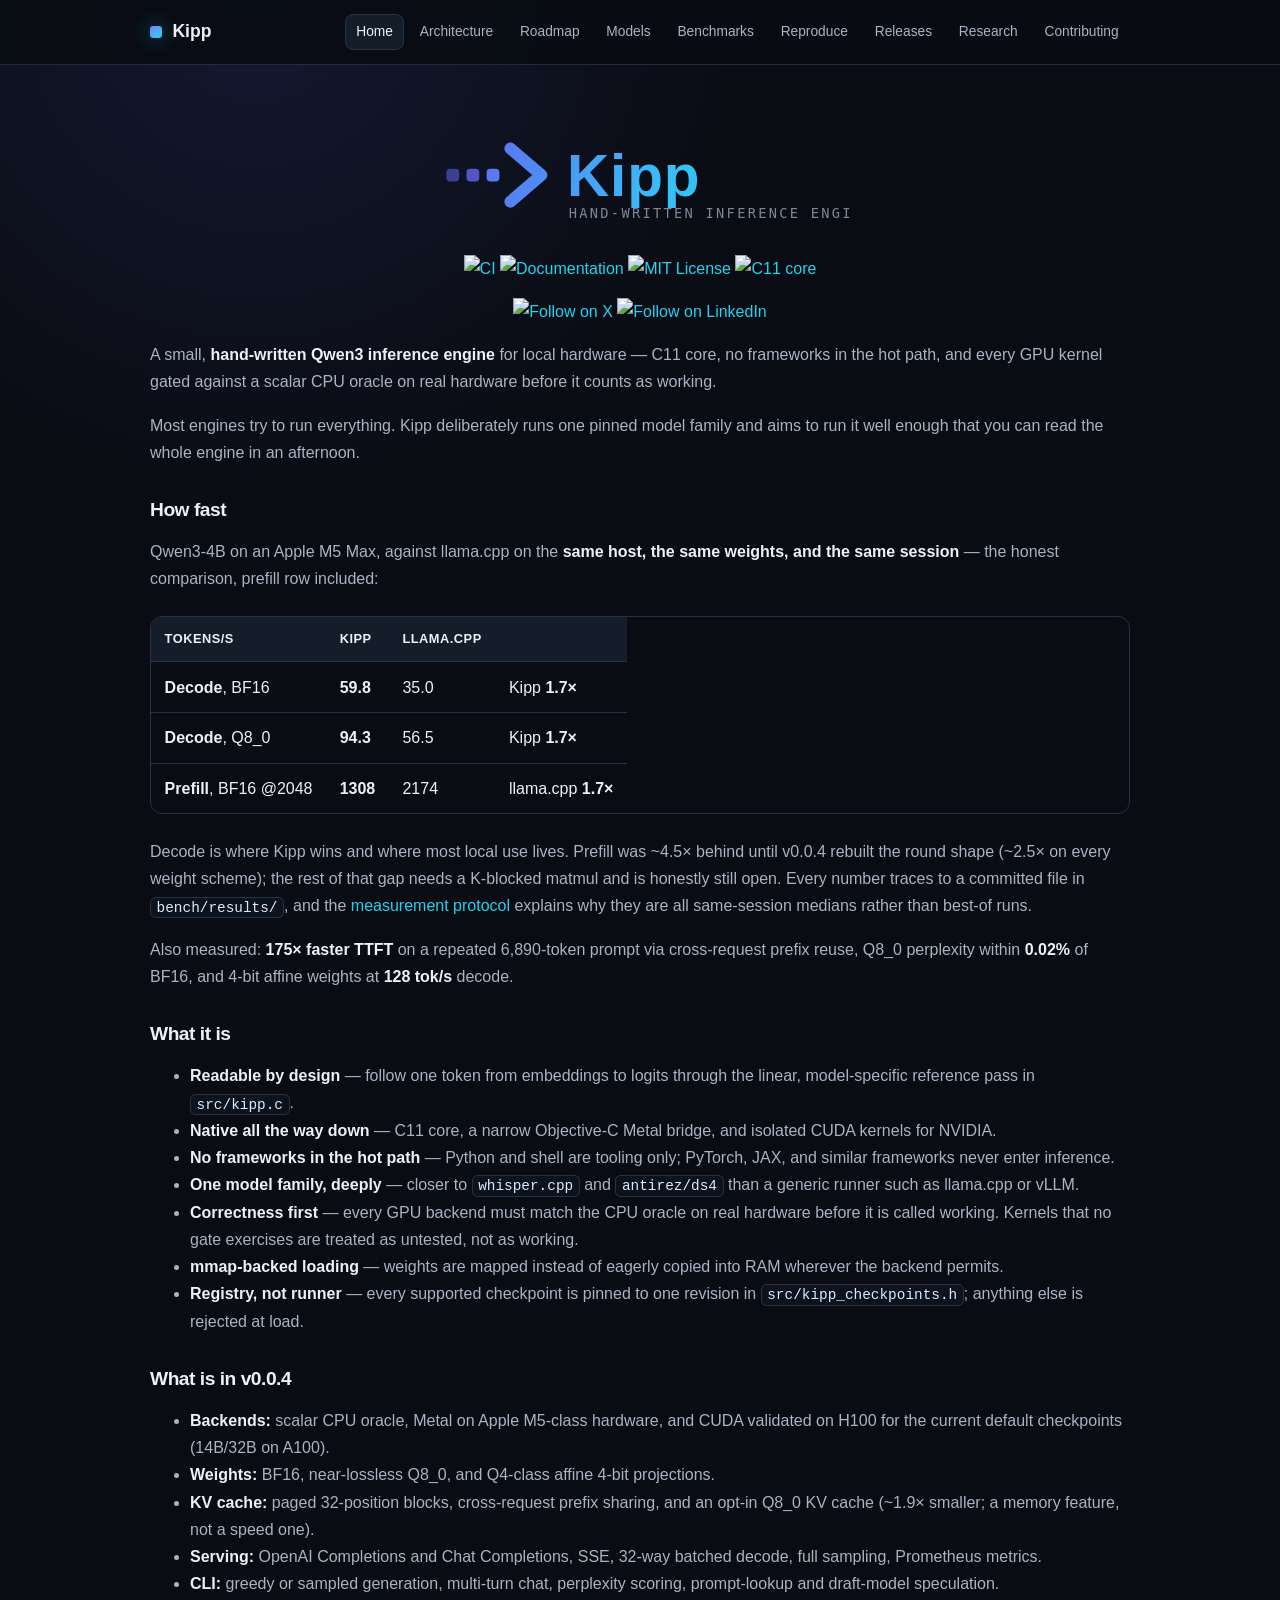
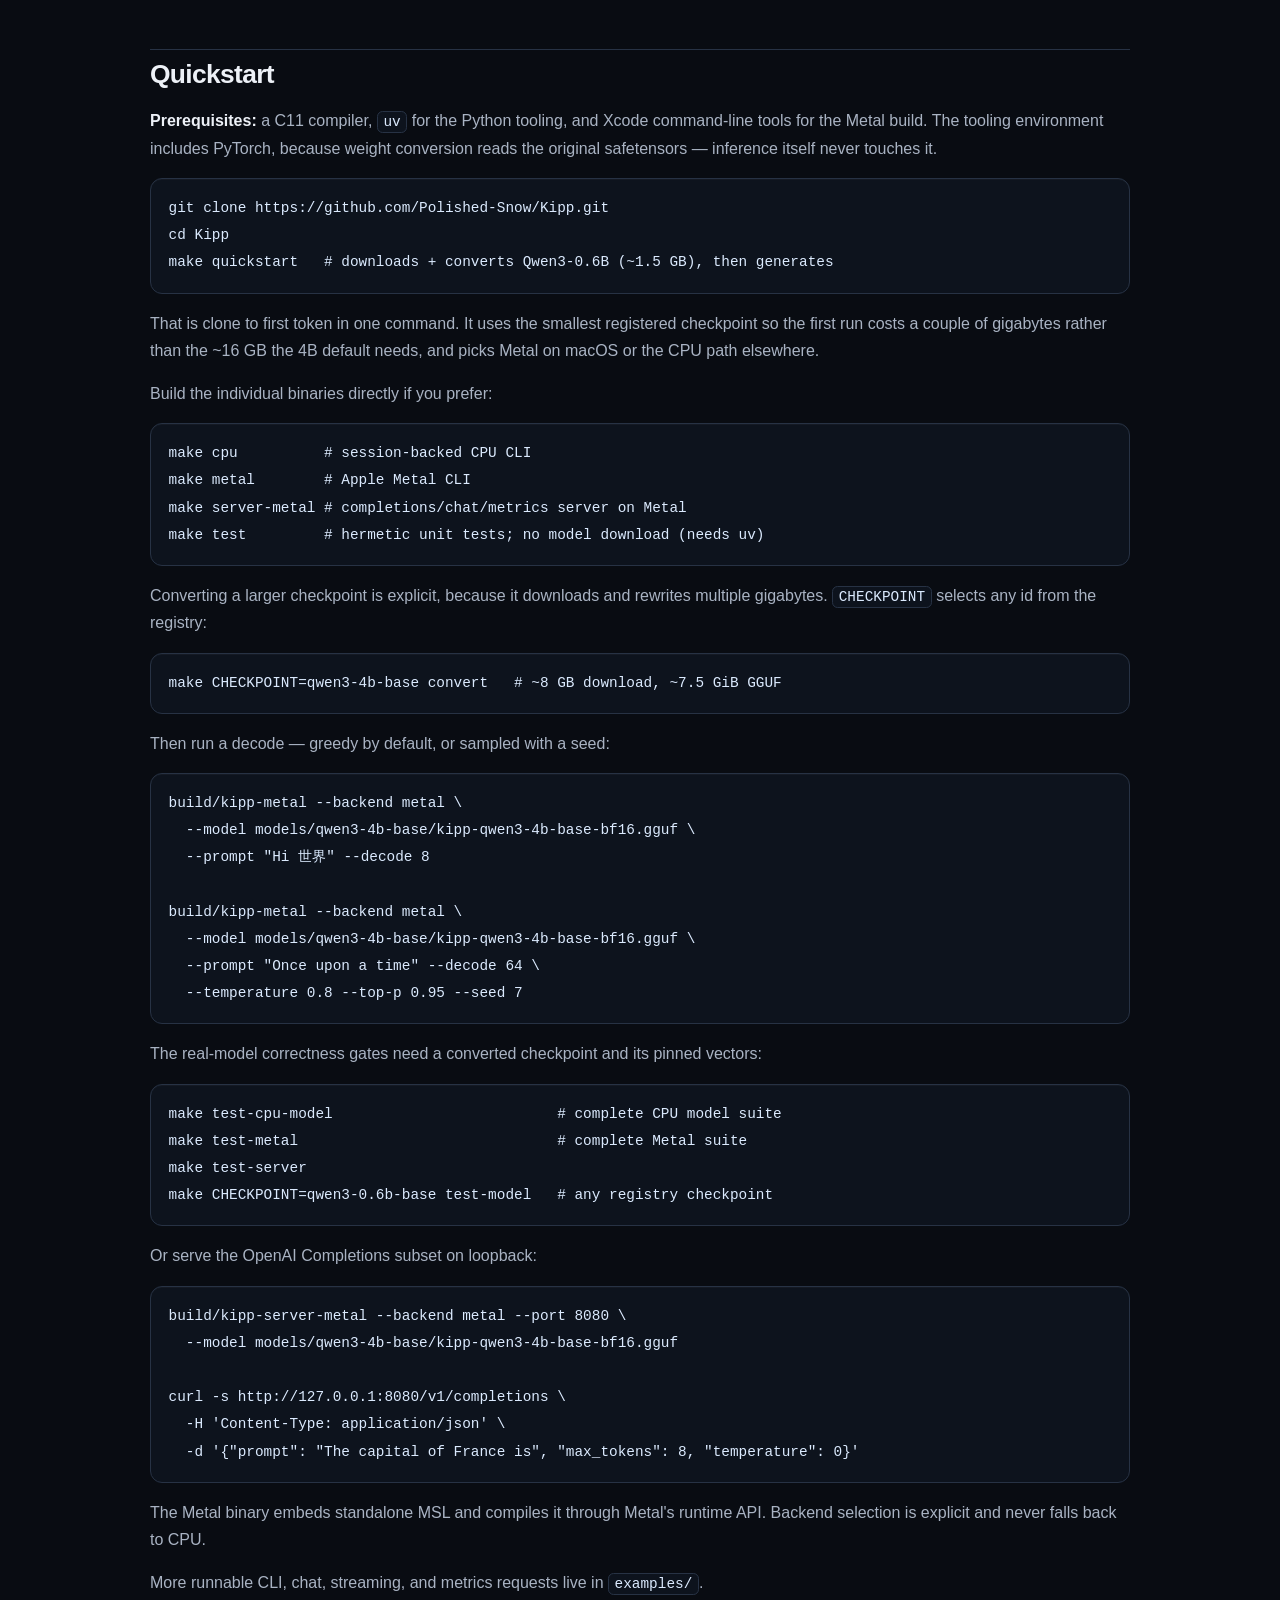
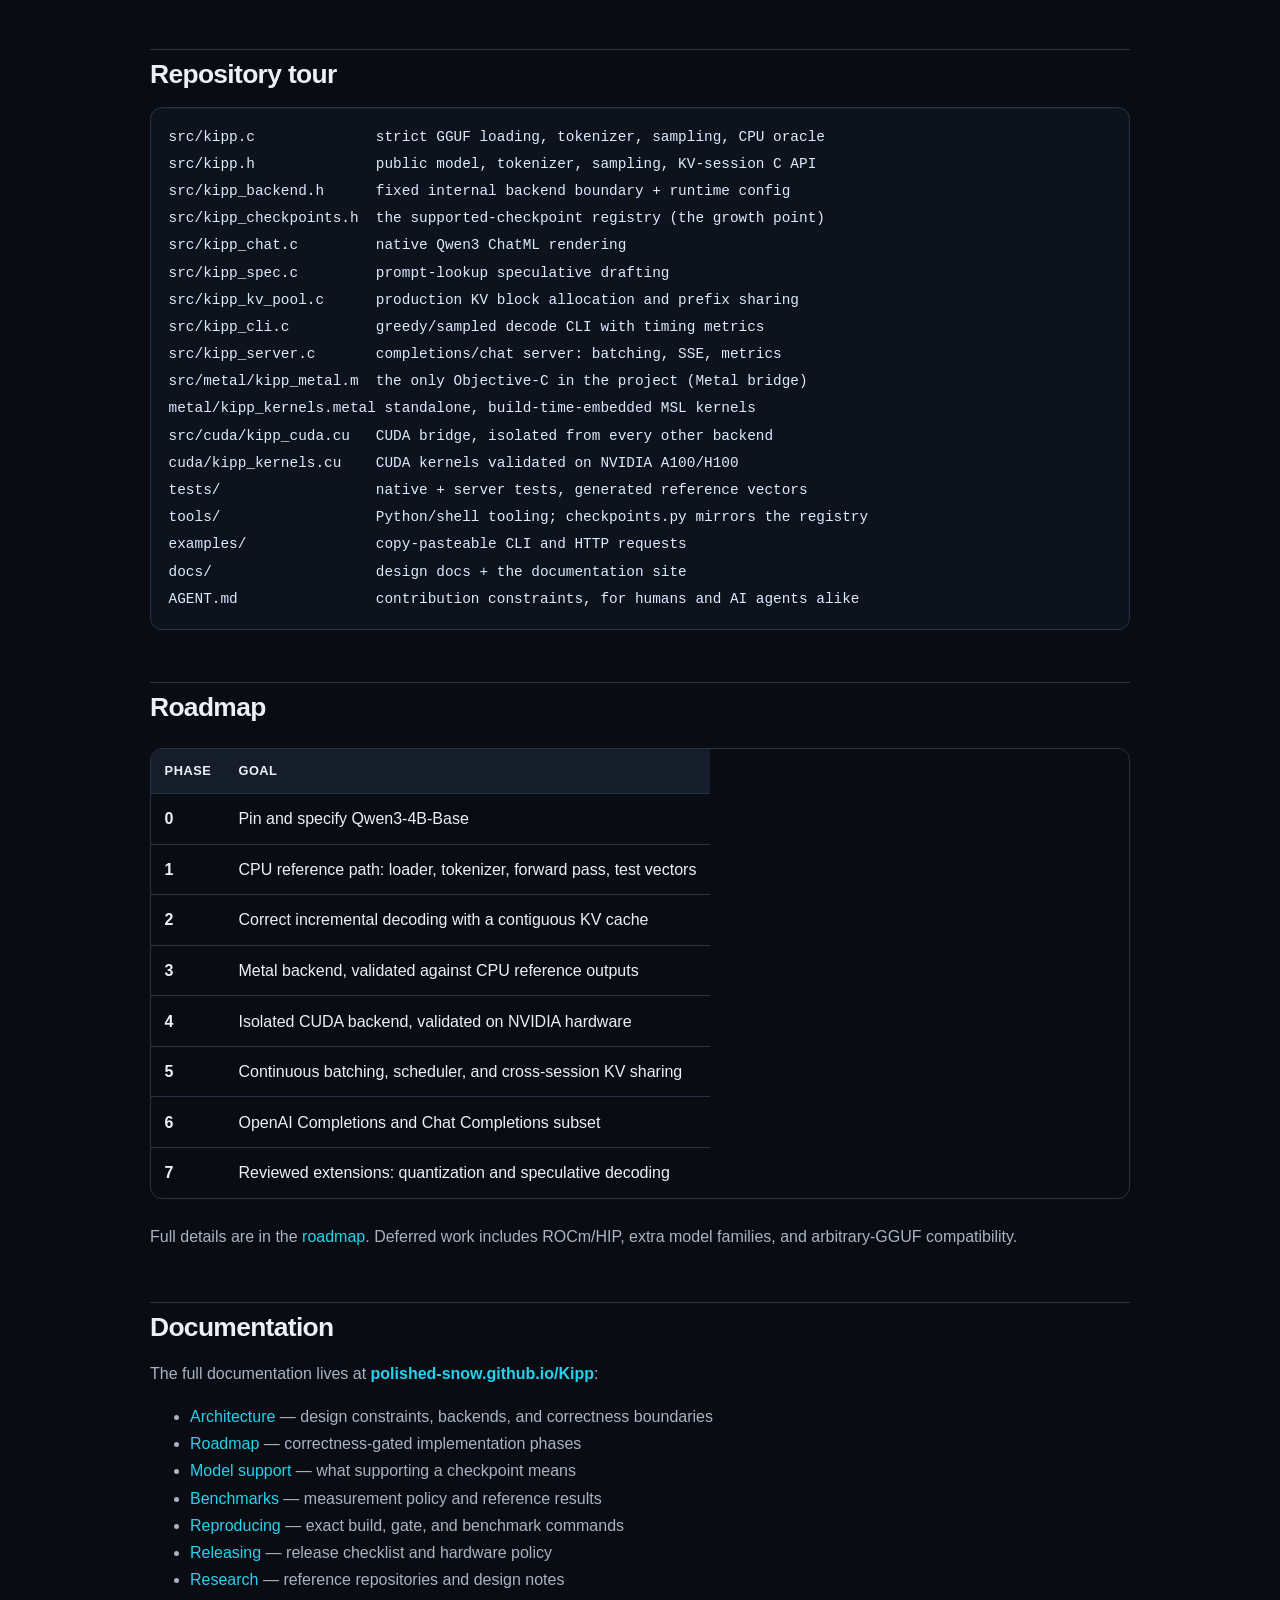
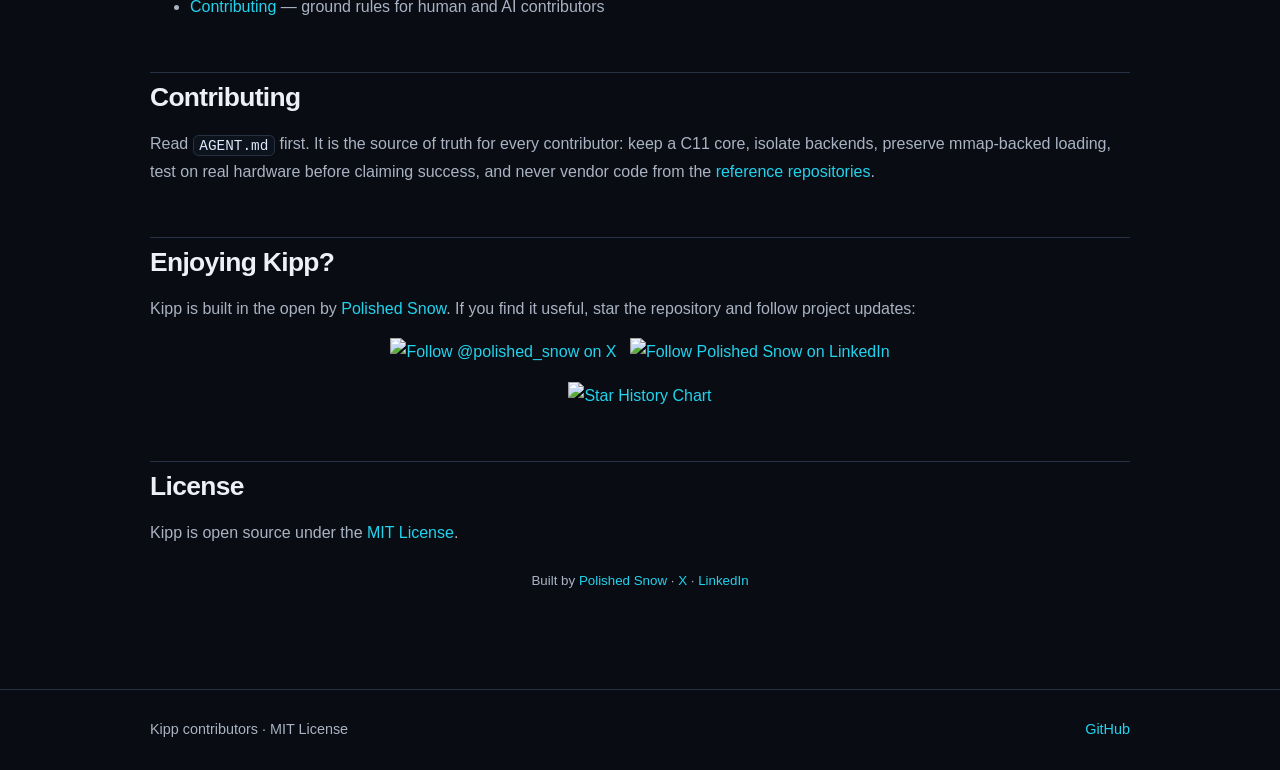
==== docs/index.html @ 7971c701 "README: lead with what Kipp does, and make the quickstart runnable The README opened with a release-" ====
<!doctype html>
<html lang="en">
<head>
  <meta charset="utf-8">
  <meta name="viewport" content="width=device-width, initial-scale=1">
  <title>Kipp — hand-written inference engine</title>
  <meta name="description" content="A small, native inference engine for pinned Qwen3 dense checkpoints.">
  <link rel="stylesheet" href="assets/site.css">
</head>
<body>
  <header class="site-header">
    <div class="wrap header-content">
      <a class="brand" href="index.html">
        <span class="brand-mark"></span>
        Kipp
      </a>
      <nav aria-label="Primary"><a href="index.html" aria-current="page">Home</a>
        <a href="architecture.html">Architecture</a>
        <a href="roadmap.html">Roadmap</a>
        <a href="model-support.html">Models</a>
        <a href="benchmarks.html">Benchmarks</a>
        <a href="reproducing.html">Reproduce</a>
        <a href="releasing.html">Releases</a>
        <a href="research/inspiration-notes.html">Research</a>
        <a href="contributing.html">Contributing</a></nav>
    </div>
  </header>
  <main class="wrap content">
<p align="center">
  <a href="https://polished-snow.github.io/Kipp/">
    <img src="assets/kipp-logo.svg" alt="Kipp" width="420">
  </a>
</p>
<p align="center">
  <a href="https://github.com/Polished-Snow/Kipp/actions/workflows/ci.yml">
    <img src="https://img.shields.io/github/actions/workflow/status/Polished-Snow/Kipp/ci.yml?branch=main&style=for-the-badge&label=CI" alt="CI">
  </a>
  <a href="https://polished-snow.github.io/Kipp/">
    <img src="https://img.shields.io/badge/documentation-github%20pages-6366F1?style=for-the-badge" alt="Documentation">
  </a>
  <a href="https://github.com/Polished-Snow/Kipp/blob/main/LICENSE">
    <img src="https://img.shields.io/github/license/Polished-Snow/Kipp?style=for-the-badge&color=22C55E" alt="MIT License">
  </a>
  <a href="https://polished-snow.github.io/Kipp/architecture.html">
    <img src="https://img.shields.io/badge/core-C11-00599C?style=for-the-badge&logo=c&logoColor=white" alt="C11 core">
  </a>
</p>
<p align="center">
  <a href="https://x.com/polished_snow">
    <img src="https://img.shields.io/badge/follow-%40polished__snow-000000?style=for-the-badge&logo=x&logoColor=white" alt="Follow on X">
  </a>
  <a href="https://www.linkedin.com/company/plsn">
    <img src="https://img.shields.io/badge/follow-Polished%20Snow-0A66C2?style=for-the-badge&logo=linkedin&logoColor=white" alt="Follow on LinkedIn">
  </a>
</p>
<p>A small, <strong>hand-written Qwen3 inference engine</strong> for local hardware — C11 core,
no frameworks in the hot path, and every GPU kernel gated against a scalar CPU
oracle on real hardware before it counts as working.</p>
<p>Most engines try to run everything. Kipp deliberately runs one pinned model
family and aims to run it well enough that you can read the whole engine in an
afternoon.</p>
<h3>How fast</h3>
<p>Qwen3-4B on an Apple M5 Max, against llama.cpp on the <strong>same host, the same
weights, and the same session</strong> — the honest comparison, prefill row included:</p>
<table>
<thead>
<tr>
<th>tokens/s</th>
<th>Kipp</th>
<th>llama.cpp</th>
<th></th>
</tr>
</thead>
<tbody>
<tr>
<td><strong>Decode</strong>, BF16</td>
<td><strong>59.8</strong></td>
<td>35.0</td>
<td>Kipp <strong>1.7×</strong></td>
</tr>
<tr>
<td><strong>Decode</strong>, Q8_0</td>
<td><strong>94.3</strong></td>
<td>56.5</td>
<td>Kipp <strong>1.7×</strong></td>
</tr>
<tr>
<td><strong>Prefill</strong>, BF16 @2048</td>
<td><strong>1308</strong></td>
<td>2174</td>
<td>llama.cpp <strong>1.7×</strong></td>
</tr>
</tbody>
</table>
<p>Decode is where Kipp wins and where most local use lives. Prefill was ~4.5×
behind until v0.0.4 rebuilt the round shape (~2.5× on every weight scheme); the
rest of that gap needs a K-blocked matmul and is honestly still open. Every
number traces to a committed file in <a href="https://github.com/Polished-Snow/Kipp/tree/main/bench/results"><code>bench/results/</code></a>, and the
<a href="https://polished-snow.github.io/Kipp/benchmarks.html">measurement protocol</a>
explains why they are all same-session medians rather than best-of runs.</p>
<p>Also measured: <strong>175× faster TTFT</strong> on a repeated 6,890-token prompt via
cross-request prefix reuse, Q8_0 perplexity within <strong>0.02%</strong> of BF16, and 4-bit
affine weights at <strong>128 tok/s</strong> decode.</p>
<h3>What it is</h3>
<ul>
<li><strong>Readable by design</strong> — follow one token from embeddings to logits through
the linear, model-specific reference pass in <code>src/kipp.c</code>.</li>
<li><strong>Native all the way down</strong> — C11 core, a narrow Objective-C Metal bridge,
and isolated CUDA kernels for NVIDIA.</li>
<li><strong>No frameworks in the hot path</strong> — Python and shell are tooling only;
PyTorch, JAX, and similar frameworks never enter inference.</li>
<li><strong>One model family, deeply</strong> — closer to <code>whisper.cpp</code> and <code>antirez/ds4</code>
than a generic runner such as llama.cpp or vLLM.</li>
<li><strong>Correctness first</strong> — every GPU backend must match the CPU oracle on real
hardware before it is called working. Kernels that no gate exercises are
treated as untested, not as working.</li>
<li><strong>mmap-backed loading</strong> — weights are mapped instead of eagerly copied into
RAM wherever the backend permits.</li>
<li><strong>Registry, not runner</strong> — every supported checkpoint is pinned to one
revision in <code>src/kipp_checkpoints.h</code>; anything else is rejected at load.</li>
</ul>
<h3>What is in v0.0.4</h3>
<ul>
<li><strong>Backends:</strong> scalar CPU oracle, Metal on Apple M5-class hardware, and CUDA
validated on H100 for the current default checkpoints (14B/32B on A100).</li>
<li><strong>Weights:</strong> BF16, near-lossless Q8_0, and Q4-class affine 4-bit projections.</li>
<li><strong>KV cache:</strong> paged 32-position blocks, cross-request prefix sharing, and an
opt-in Q8_0 KV cache (~1.9× smaller; a memory feature, not a speed one).</li>
<li><strong>Serving:</strong> OpenAI Completions and Chat Completions, SSE, 32-way batched
decode, full sampling, Prometheus metrics.</li>
<li><strong>CLI:</strong> greedy or sampled generation, multi-turn chat, perplexity scoring,
prompt-lookup and draft-model speculation.</li>
</ul>
<h2>Quickstart</h2>
<p><strong>Prerequisites:</strong> a C11 compiler, <a href="https://docs.astral.sh/uv/"><code>uv</code></a> for the
Python tooling, and Xcode command-line tools for the Metal build. The tooling
environment includes PyTorch, because weight conversion reads the original
safetensors — inference itself never touches it.</p>
<pre><code class="language-bash">git clone https://github.com/Polished-Snow/Kipp.git
cd Kipp
make quickstart   # downloads + converts Qwen3-0.6B (~1.5 GB), then generates
</code></pre>
<p>That is clone to first token in one command. It uses the smallest registered
checkpoint so the first run costs a couple of gigabytes rather than the ~16 GB
the 4B default needs, and picks Metal on macOS or the CPU path elsewhere.</p>
<p>Build the individual binaries directly if you prefer:</p>
<pre><code class="language-bash">make cpu          # session-backed CPU CLI
make metal        # Apple Metal CLI
make server-metal # completions/chat/metrics server on Metal
make test         # hermetic unit tests; no model download (needs uv)
</code></pre>
<p>Converting a larger checkpoint is explicit, because it downloads and rewrites
multiple gigabytes. <code>CHECKPOINT</code> selects any id from the registry:</p>
<pre><code class="language-bash">make CHECKPOINT=qwen3-4b-base convert   # ~8 GB download, ~7.5 GiB GGUF
</code></pre>
<p>Then run a decode — greedy by default, or sampled with a seed:</p>
<pre><code class="language-bash">build/kipp-metal --backend metal \
  --model models/qwen3-4b-base/kipp-qwen3-4b-base-bf16.gguf \
  --prompt &quot;Hi 世界&quot; --decode 8

build/kipp-metal --backend metal \
  --model models/qwen3-4b-base/kipp-qwen3-4b-base-bf16.gguf \
  --prompt &quot;Once upon a time&quot; --decode 64 \
  --temperature 0.8 --top-p 0.95 --seed 7
</code></pre>
<p>The real-model correctness gates need a converted checkpoint and its pinned
vectors:</p>
<pre><code class="language-bash">make test-cpu-model                          # complete CPU model suite
make test-metal                              # complete Metal suite
make test-server
make CHECKPOINT=qwen3-0.6b-base test-model   # any registry checkpoint
</code></pre>
<p>Or serve the OpenAI Completions subset on loopback:</p>
<pre><code class="language-bash">build/kipp-server-metal --backend metal --port 8080 \
  --model models/qwen3-4b-base/kipp-qwen3-4b-base-bf16.gguf

curl -s http://127.0.0.1:8080/v1/completions \
  -H 'Content-Type: application/json' \
  -d '{&quot;prompt&quot;: &quot;The capital of France is&quot;, &quot;max_tokens&quot;: 8, &quot;temperature&quot;: 0}'
</code></pre>
<p>The Metal binary embeds standalone MSL and compiles it through Metal's runtime
API. Backend selection is explicit and never falls back to CPU.</p>
<p>More runnable CLI, chat, streaming, and metrics requests live in
<a href="https://github.com/Polished-Snow/Kipp/tree/main/examples"><code>examples/</code></a>.</p>
<h2>Repository tour</h2>
<pre><code>src/kipp.c              strict GGUF loading, tokenizer, sampling, CPU oracle
src/kipp.h              public model, tokenizer, sampling, KV-session C API
src/kipp_backend.h      fixed internal backend boundary + runtime config
src/kipp_checkpoints.h  the supported-checkpoint registry (the growth point)
src/kipp_chat.c         native Qwen3 ChatML rendering
src/kipp_spec.c         prompt-lookup speculative drafting
src/kipp_kv_pool.c      production KV block allocation and prefix sharing
src/kipp_cli.c          greedy/sampled decode CLI with timing metrics
src/kipp_server.c       completions/chat server: batching, SSE, metrics
src/metal/kipp_metal.m  the only Objective-C in the project (Metal bridge)
metal/kipp_kernels.metal standalone, build-time-embedded MSL kernels
src/cuda/kipp_cuda.cu   CUDA bridge, isolated from every other backend
cuda/kipp_kernels.cu    CUDA kernels validated on NVIDIA A100/H100
tests/                  native + server tests, generated reference vectors
tools/                  Python/shell tooling; checkpoints.py mirrors the registry
examples/               copy-pasteable CLI and HTTP requests
docs/                   design docs + the documentation site
AGENT.md                contribution constraints, for humans and AI agents alike
</code></pre>
<h2>Roadmap</h2>
<table>
<thead>
<tr>
<th>Phase</th>
<th>Goal</th>
</tr>
</thead>
<tbody>
<tr>
<td><strong>0</strong></td>
<td>Pin and specify Qwen3-4B-Base</td>
</tr>
<tr>
<td><strong>1</strong></td>
<td>CPU reference path: loader, tokenizer, forward pass, test vectors</td>
</tr>
<tr>
<td><strong>2</strong></td>
<td>Correct incremental decoding with a contiguous KV cache</td>
</tr>
<tr>
<td><strong>3</strong></td>
<td>Metal backend, validated against CPU reference outputs</td>
</tr>
<tr>
<td><strong>4</strong></td>
<td>Isolated CUDA backend, validated on NVIDIA hardware</td>
</tr>
<tr>
<td><strong>5</strong></td>
<td>Continuous batching, scheduler, and cross-session KV sharing</td>
</tr>
<tr>
<td><strong>6</strong></td>
<td>OpenAI Completions and Chat Completions subset</td>
</tr>
<tr>
<td><strong>7</strong></td>
<td>Reviewed extensions: quantization and speculative decoding</td>
</tr>
</tbody>
</table>
<p>Full details are in the
<a href="https://polished-snow.github.io/Kipp/roadmap.html">roadmap</a>. Deferred work
includes ROCm/HIP, extra model families, and arbitrary-GGUF compatibility.</p>
<h2>Documentation</h2>
<p>The full documentation lives at <strong><a href="https://polished-snow.github.io/Kipp/">polished-snow.github.io/Kipp</a></strong>:</p>
<ul>
<li><a href="https://polished-snow.github.io/Kipp/architecture.html">Architecture</a> —
design constraints, backends, and correctness boundaries</li>
<li><a href="https://polished-snow.github.io/Kipp/roadmap.html">Roadmap</a> —
correctness-gated implementation phases</li>
<li><a href="https://polished-snow.github.io/Kipp/model-support.html">Model support</a> —
what supporting a checkpoint means</li>
<li><a href="https://polished-snow.github.io/Kipp/benchmarks.html">Benchmarks</a> —
measurement policy and reference results</li>
<li><a href="https://polished-snow.github.io/Kipp/reproducing.html">Reproducing</a> —
exact build, gate, and benchmark commands</li>
<li><a href="https://polished-snow.github.io/Kipp/releasing.html">Releasing</a> —
release checklist and hardware policy</li>
<li><a href="https://polished-snow.github.io/Kipp/research/inspiration-notes.html">Research</a> —
reference repositories and design notes</li>
<li><a href="https://polished-snow.github.io/Kipp/contributing.html">Contributing</a> —
ground rules for human and AI contributors</li>
</ul>
<h2>Contributing</h2>
<p>Read <a href="contributing.html"><code>AGENT.md</code></a> first. It is the source of truth for every
contributor: keep a C11 core, isolate backends, preserve mmap-backed loading,
test on real hardware before claiming success, and never vendor code from the
<a href="research/inspiration-notes.html">reference repositories</a>.</p>
<h2>Enjoying Kipp?</h2>
<p>Kipp is built in the open by <a href="https://github.com/Polished-Snow">Polished Snow</a>.
If you find it useful, star the repository and follow project updates:</p>
<p align="center">
  <a href="https://x.com/polished_snow">
    <img src="https://img.shields.io/badge/X-follow%20%40polished__snow%20for%20updates-000000?style=for-the-badge&logo=x&logoColor=white" alt="Follow @polished_snow on X">
  </a>
  &nbsp;
  <a href="https://www.linkedin.com/company/plsn">
    <img src="https://img.shields.io/badge/LinkedIn-follow%20Polished%20Snow-0A66C2?style=for-the-badge&logo=linkedin&logoColor=white" alt="Follow Polished Snow on LinkedIn">
  </a>
</p>
<p align="center">
  <a href="https://www.star-history.com/#Polished-Snow/Kipp&Date">
    <img src="https://api.star-history.com/svg?repos=Polished-Snow/Kipp&type=Date" alt="Star History Chart" width="600">
  </a>
</p>
<h2>License</h2>
<p>Kipp is open source under the <a href="https://github.com/Polished-Snow/Kipp/blob/main/LICENSE">MIT License</a>.</p>
<p align="center">
  <sub>Built by <a href="https://github.com/Polished-Snow">Polished Snow</a> · <a href="https://x.com/polished_snow">X</a> · <a href="https://www.linkedin.com/company/plsn">LinkedIn</a></sub>
</p>
  </main>
  <footer class="site-footer">
    <div class="wrap footer-content">
      <span>Kipp contributors · MIT License</span>
      <a href="https://github.com/Polished-Snow/Kipp">GitHub</a>
    </div>
  </footer>
</body>
</html>
---- docs/assets/site.css ----
:root {
  color-scheme: dark;
  --bg: #090c12;
  --panel: #111722;
  --panel-soft: #151d2a;
  --border: #273244;
  --text: #edf1f7;
  --muted: #a9b3c3;
  --accent: #7c83ff;
  --accent-strong: #22d3ee;
  --code: #0d131d;
}

* {
  box-sizing: border-box;
}

html {
  scroll-behavior: smooth;
}

body {
  margin: 0;
  background:
    radial-gradient(circle at 20% 0%, rgb(99 102 241 / 14%), transparent 32rem),
    var(--bg);
  color: var(--text);
  font: 16px/1.7 Inter, ui-sans-serif, -apple-system, BlinkMacSystemFont,
    "Segoe UI", sans-serif;
}

a {
  color: var(--accent-strong);
  text-decoration: none;
}

a:hover {
  text-decoration: underline;
}

.wrap {
  width: min(100% - 2rem, 980px);
  margin-inline: auto;
}

.site-header {
  position: sticky;
  top: 0;
  z-index: 10;
  border-bottom: 1px solid rgb(39 50 68 / 85%);
  background: rgb(9 12 18 / 88%);
  backdrop-filter: blur(14px);
}

.header-content,
.footer-content {
  display: flex;
  align-items: center;
  justify-content: space-between;
  gap: 1.25rem;
}

.header-content {
  min-height: 4rem;
}

.brand {
  display: inline-flex;
  align-items: center;
  gap: 0.65rem;
  color: var(--text);
  font-size: 1.1rem;
  font-weight: 800;
}

.brand:hover {
  text-decoration: none;
}

.brand-mark {
  width: 0.75rem;
  height: 0.75rem;
  border-radius: 0.2rem;
  background: linear-gradient(135deg, var(--accent), var(--accent-strong));
  box-shadow: 0 0 1.25rem rgb(34 211 238 / 45%);
}

nav {
  display: flex;
  flex-wrap: wrap;
  justify-content: flex-end;
  gap: 0.25rem;
}

nav a {
  padding: 0.35rem 0.65rem;
  border: 1px solid transparent;
  border-radius: 0.5rem;
  color: var(--muted);
  font-size: 0.86rem;
}

nav a:hover,
nav a[aria-current="page"] {
  border-color: var(--border);
  background: var(--panel-soft);
  color: var(--text);
  text-decoration: none;
}

.content {
  min-height: calc(100vh - 11rem);
  padding-block: 3.5rem 5rem;
}

.content > :first-child {
  margin-top: 0;
}

h1,
h2,
h3 {
  line-height: 1.25;
  letter-spacing: -0.025em;
}

h1 {
  margin: 0 0 1.5rem;
  font-size: clamp(2.25rem, 6vw, 3.75rem);
}

h2 {
  margin: 3.25rem 0 1rem;
  padding-top: 0.5rem;
  border-top: 1px solid var(--border);
  font-size: 1.65rem;
}

h3 {
  margin: 2rem 0 0.75rem;
  font-size: 1.2rem;
}

p,
li {
  color: var(--muted);
}

strong {
  color: var(--text);
}

blockquote {
  margin: 1.5rem 0;
  padding: 0.8rem 1rem;
  border-left: 3px solid var(--accent);
  border-radius: 0 0.6rem 0.6rem 0;
  background: rgb(99 102 241 / 8%);
}

blockquote p {
  margin: 0;
}

code,
pre {
  font-family: "SFMono-Regular", Consolas, "Liberation Mono", monospace;
}

code {
  padding: 0.12rem 0.35rem;
  border: 1px solid var(--border);
  border-radius: 0.35rem;
  background: var(--code);
  color: #dbeafe;
  font-size: 0.9em;
}

pre {
  overflow-x: auto;
  padding: 1rem 1.1rem;
  border: 1px solid var(--border);
  border-radius: 0.75rem;
  background: var(--code);
  box-shadow: inset 0 1px rgb(255 255 255 / 3%);
}

pre code {
  padding: 0;
  border: 0;
  background: transparent;
}

table {
  display: block;
  overflow-x: auto;
  width: 100%;
  margin: 1.5rem 0;
  border-spacing: 0;
  border: 1px solid var(--border);
  border-radius: 0.75rem;
}

th,
td {
  padding: 0.7rem 0.85rem;
  border-bottom: 1px solid var(--border);
  text-align: left;
  vertical-align: top;
}

th {
  background: var(--panel-soft);
  color: var(--text);
  font-size: 0.8rem;
  letter-spacing: 0.04em;
  text-transform: uppercase;
}

tr:last-child td {
  border-bottom: 0;
}

img {
  max-width: 100%;
}

hr {
  margin: 3rem 0;
  border: 0;
  border-top: 1px solid var(--border);
}

.site-footer {
  border-top: 1px solid var(--border);
  color: var(--muted);
}

.footer-content {
  min-height: 5rem;
  font-size: 0.9rem;
}

@media (max-width: 760px) {
  .header-content {
    align-items: flex-start;
    flex-direction: column;
    padding-block: 0.8rem;
  }

  nav {
    justify-content: flex-start;
  }

  .content {
    padding-top: 2.25rem;
  }
}
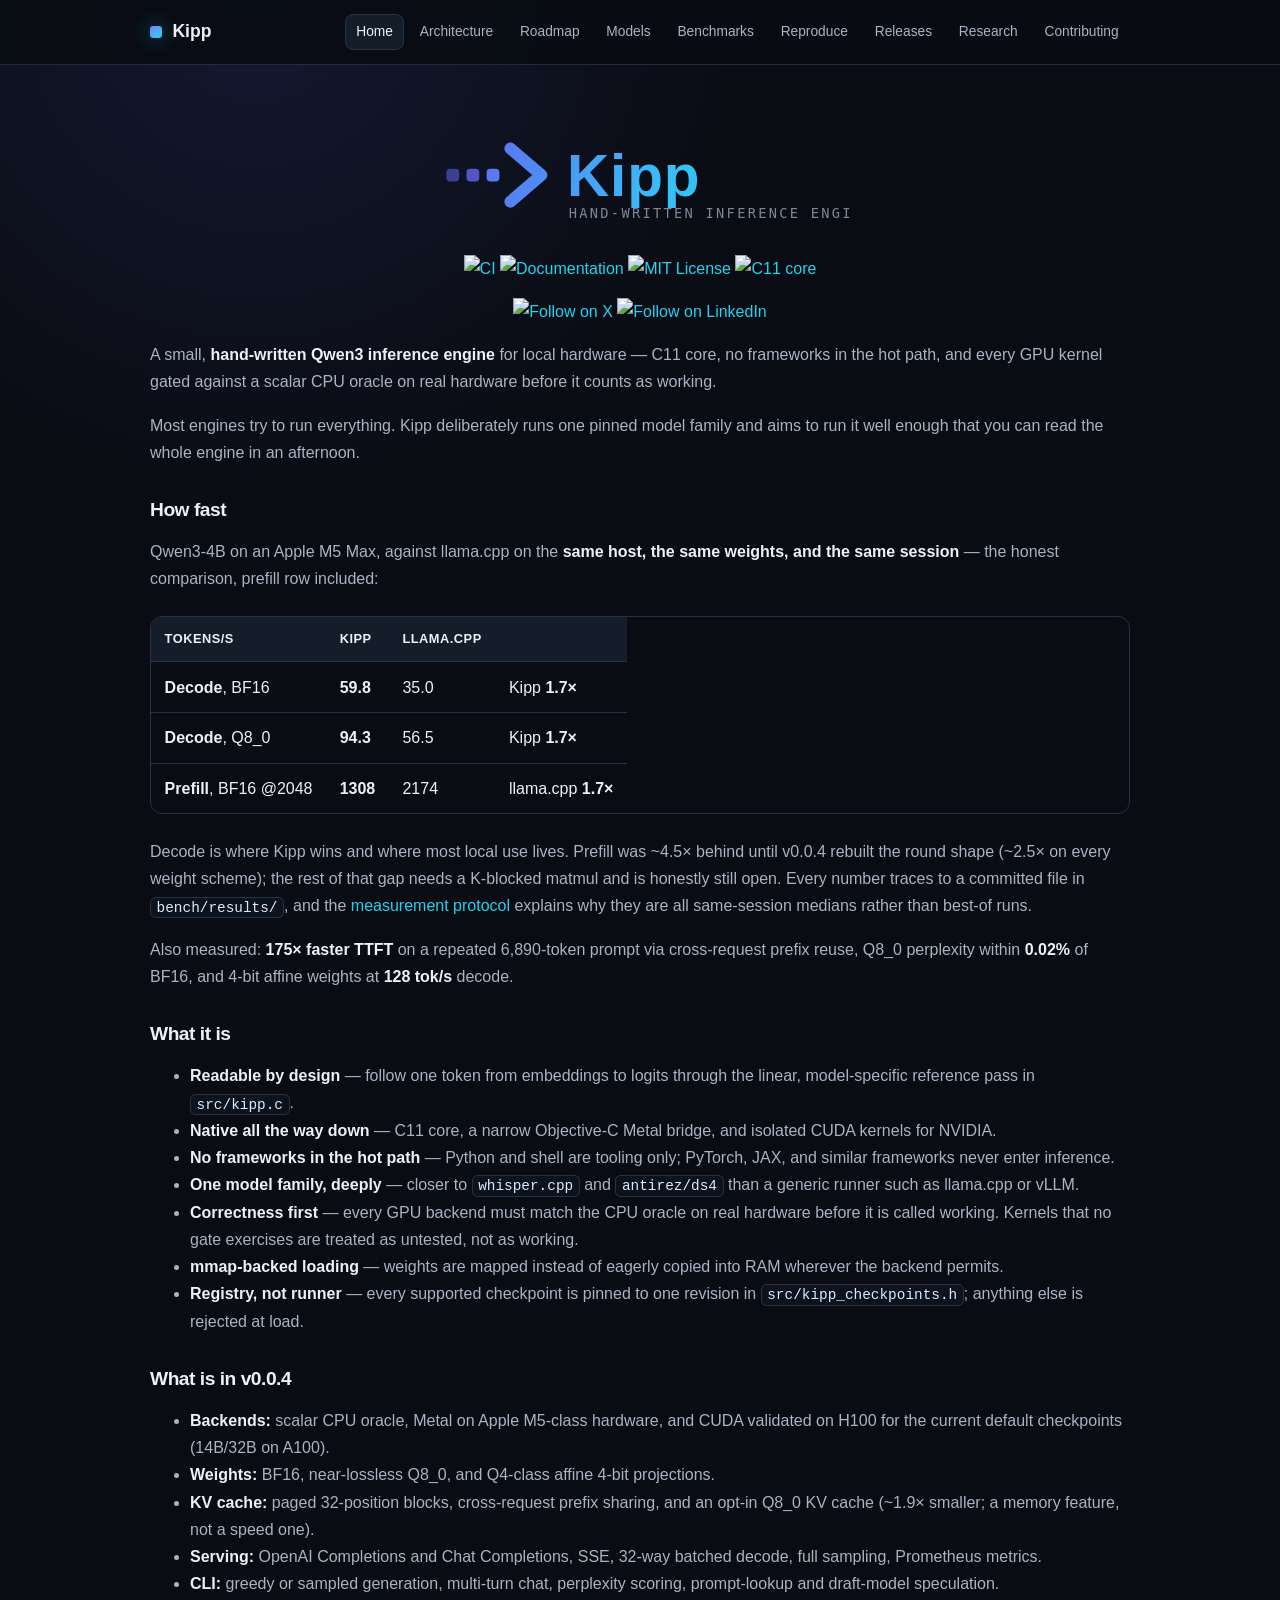
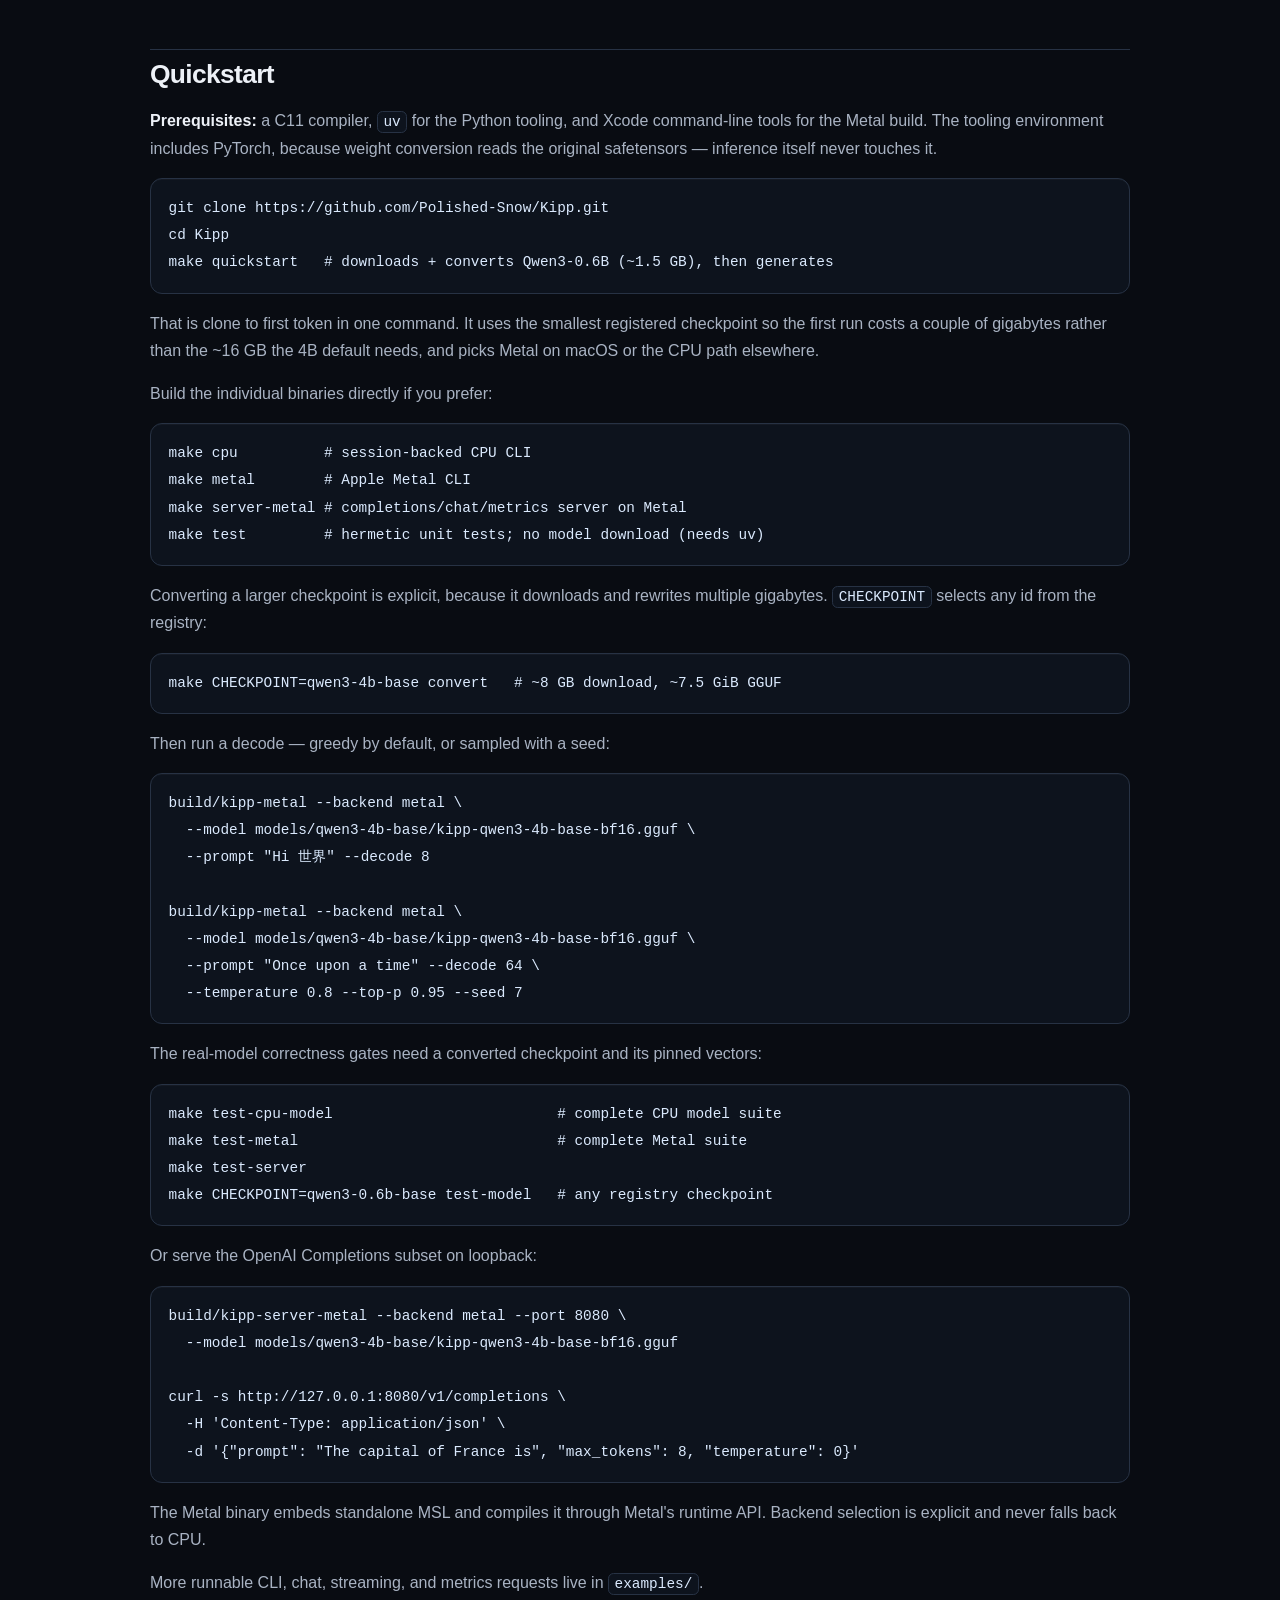
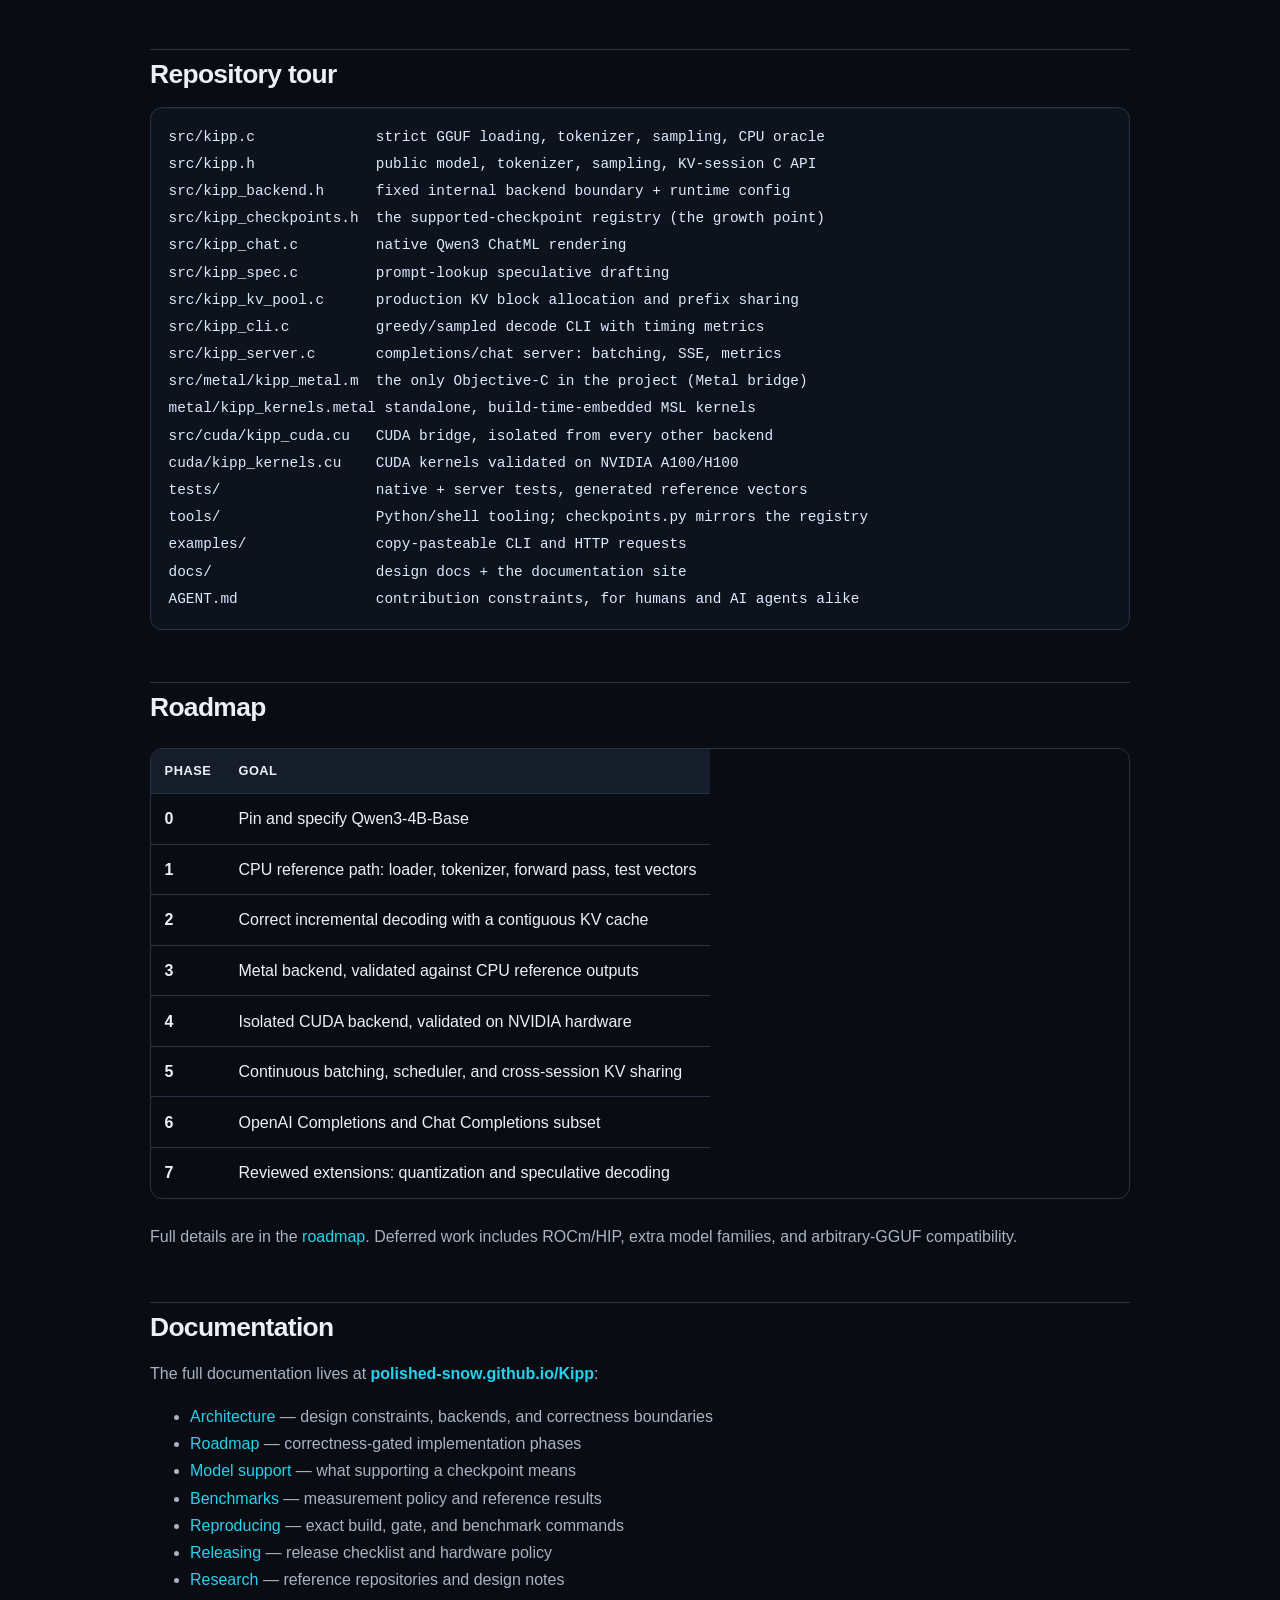
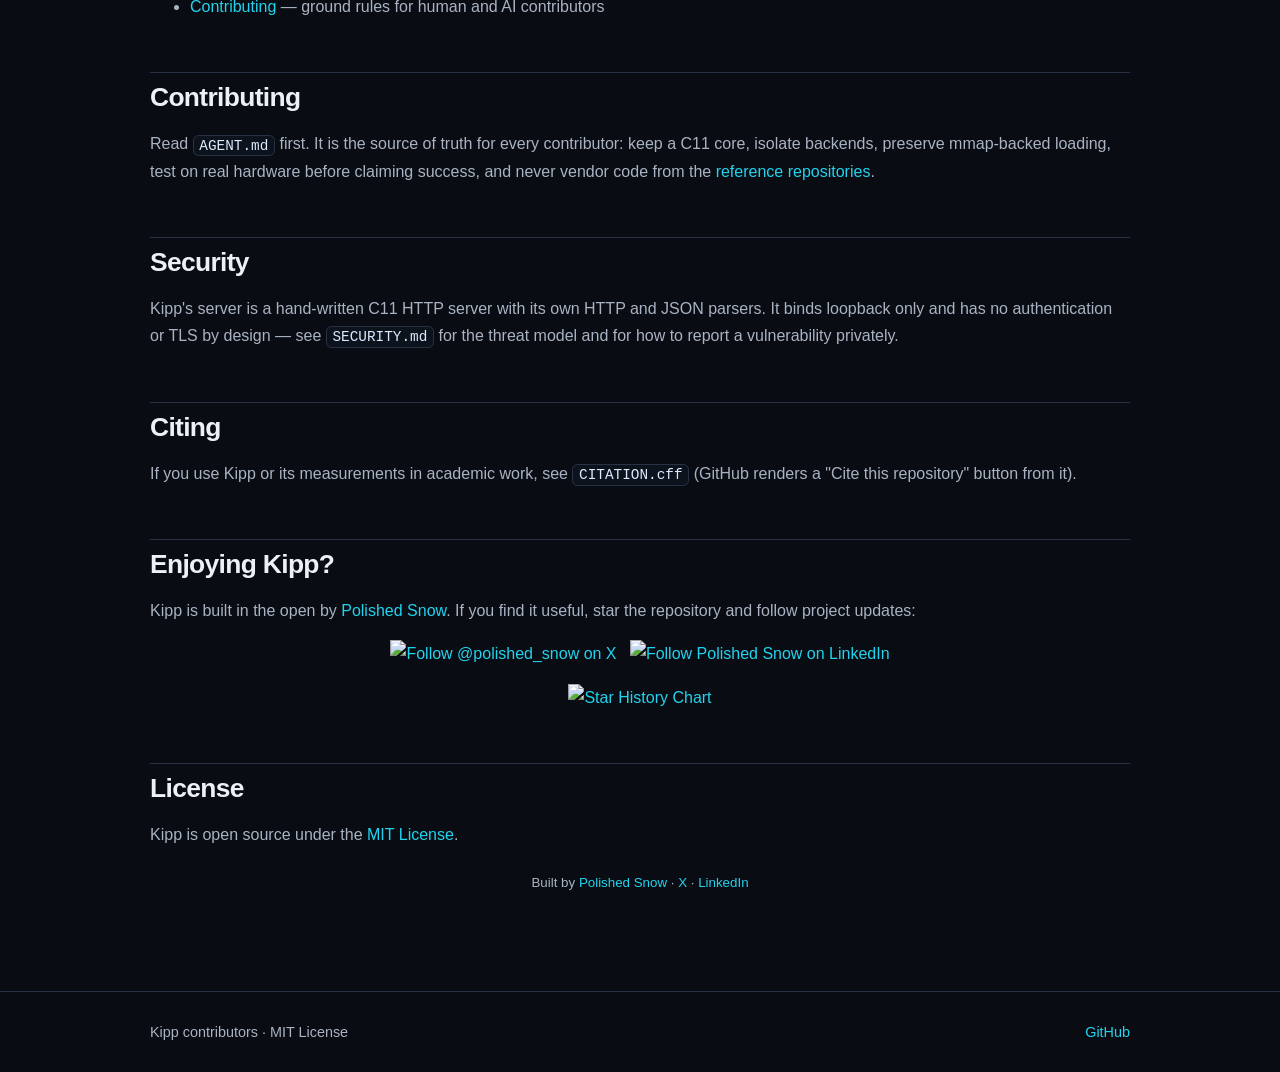
==== commit a7bc9000: "CI: run tests on macOS and execute Metal kernels; add security and citation files CI never executed " ====
--- a/docs/index.html
+++ b/docs/index.html
@@ -273,6 +273,15 @@
 contributor: keep a C11 core, isolate backends, preserve mmap-backed loading,
 test on real hardware before claiming success, and never vendor code from the
 <a href="research/inspiration-notes.html">reference repositories</a>.</p>
+<h2>Security</h2>
+<p>Kipp's server is a hand-written C11 HTTP server with its own HTTP and JSON
+parsers. It binds loopback only and has no authentication or TLS by design —
+see <a href="https://github.com/Polished-Snow/Kipp/blob/main/SECURITY.md"><code>SECURITY.md</code></a> for the threat model and for how to report a
+vulnerability privately.</p>
+<h2>Citing</h2>
+<p>If you use Kipp or its measurements in academic work, see
+<a href="https://github.com/Polished-Snow/Kipp/blob/main/CITATION.cff"><code>CITATION.cff</code></a> (GitHub renders a &quot;Cite this repository&quot; button
+from it).</p>
 <h2>Enjoying Kipp?</h2>
 <p>Kipp is built in the open by <a href="https://github.com/Polished-Snow">Polished Snow</a>.
 If you find it useful, star the repository and follow project updates:</p>
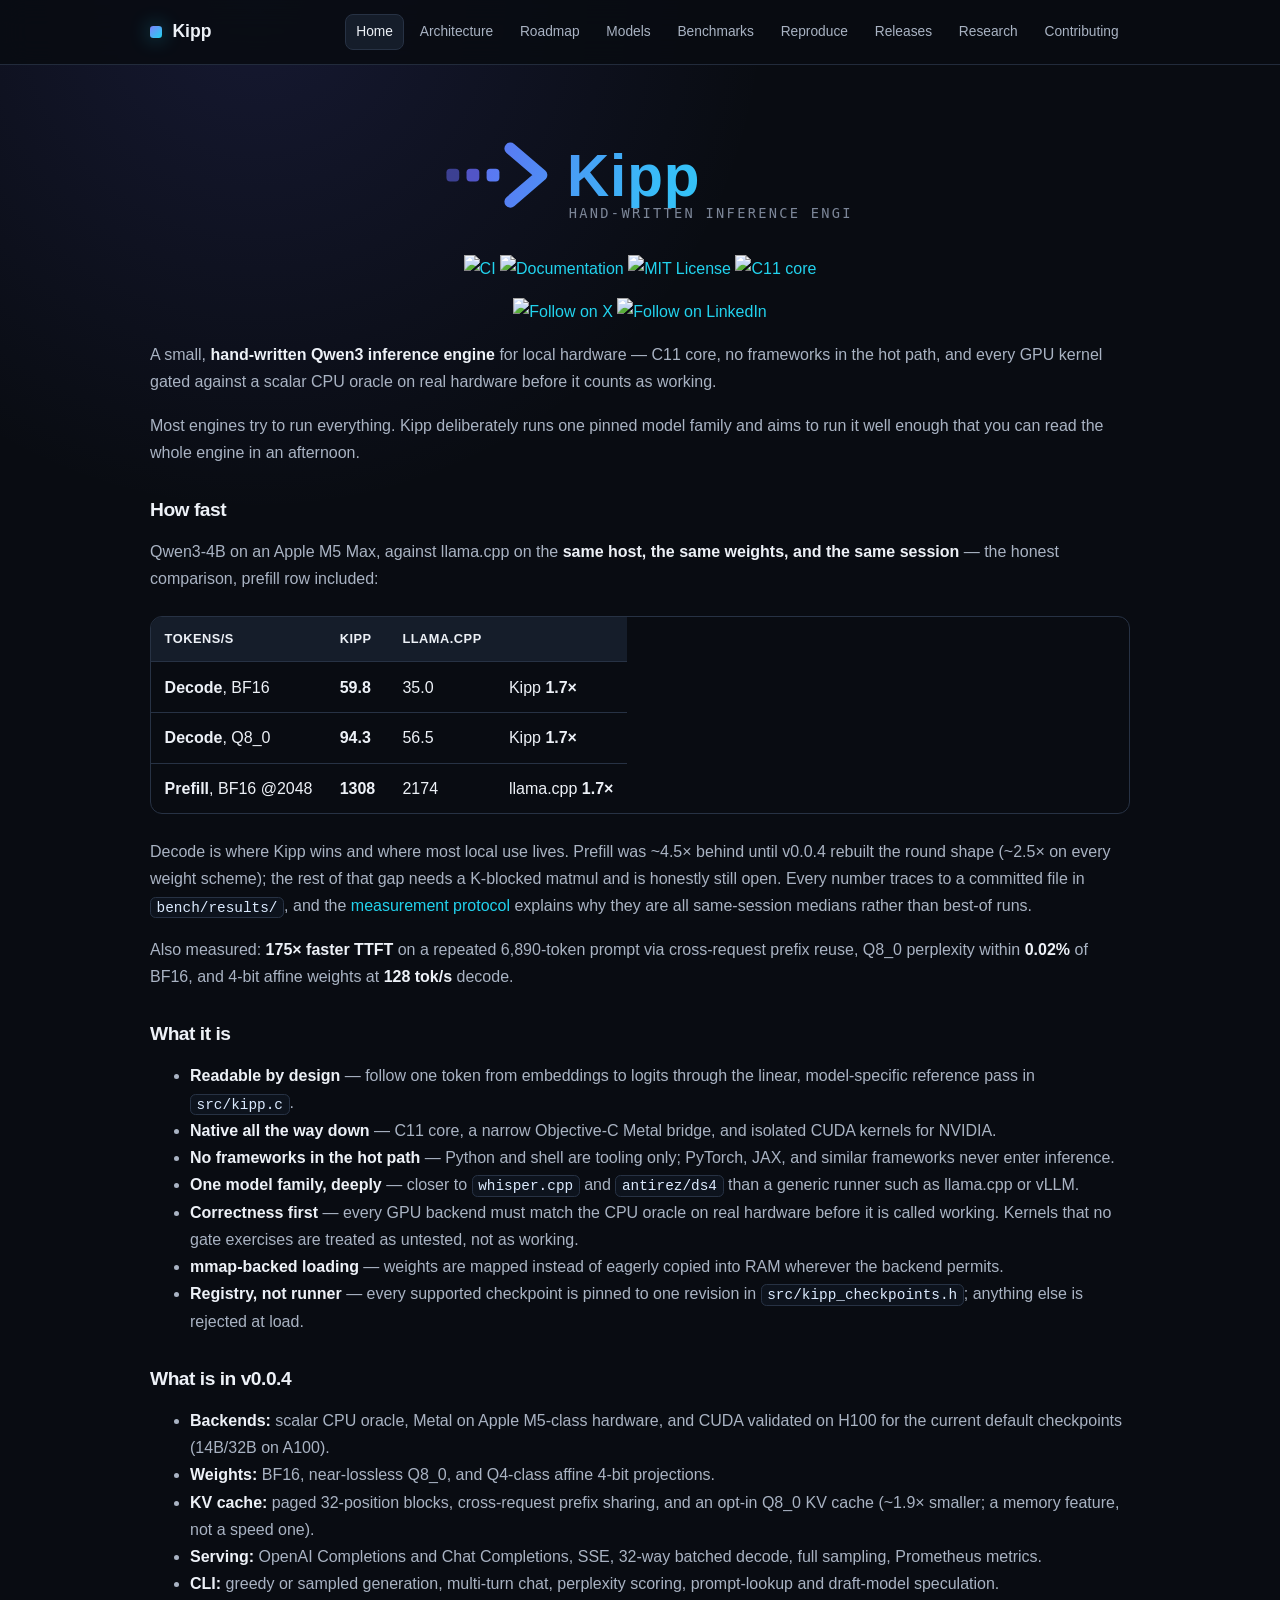
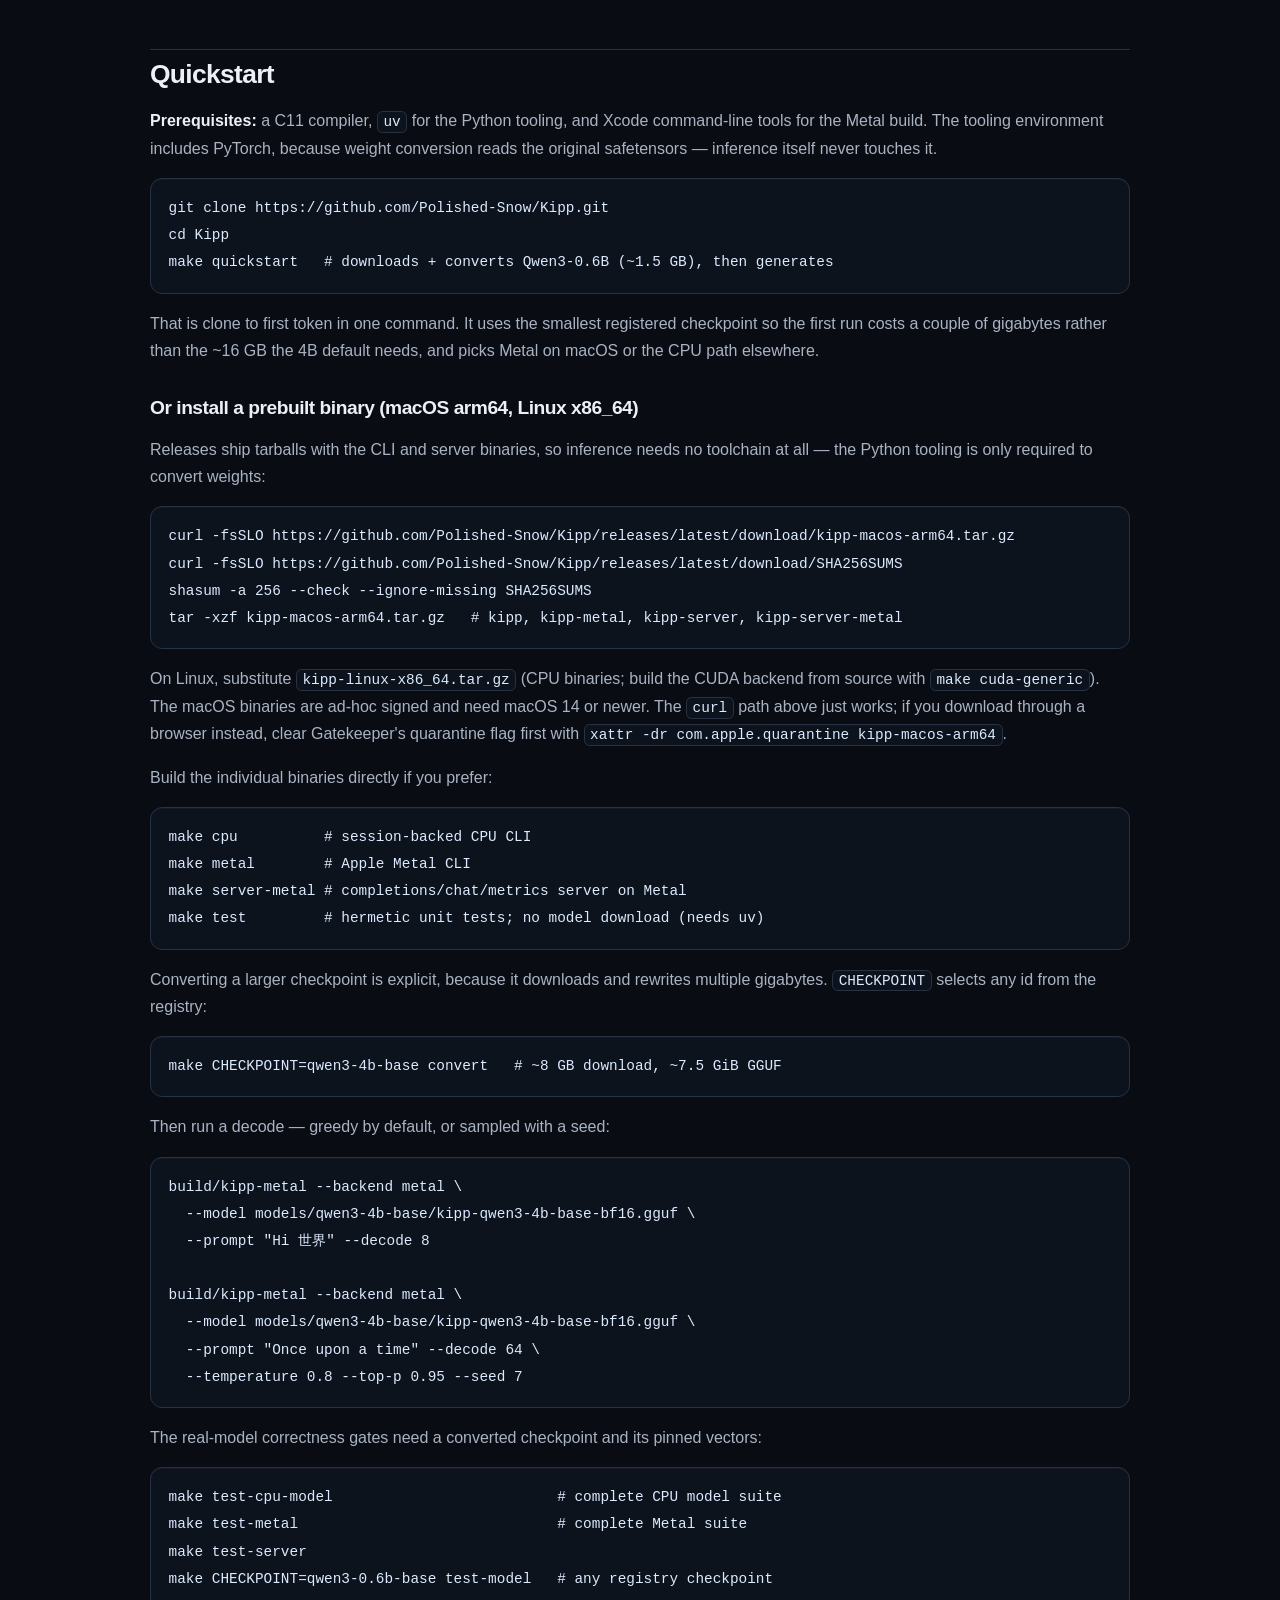
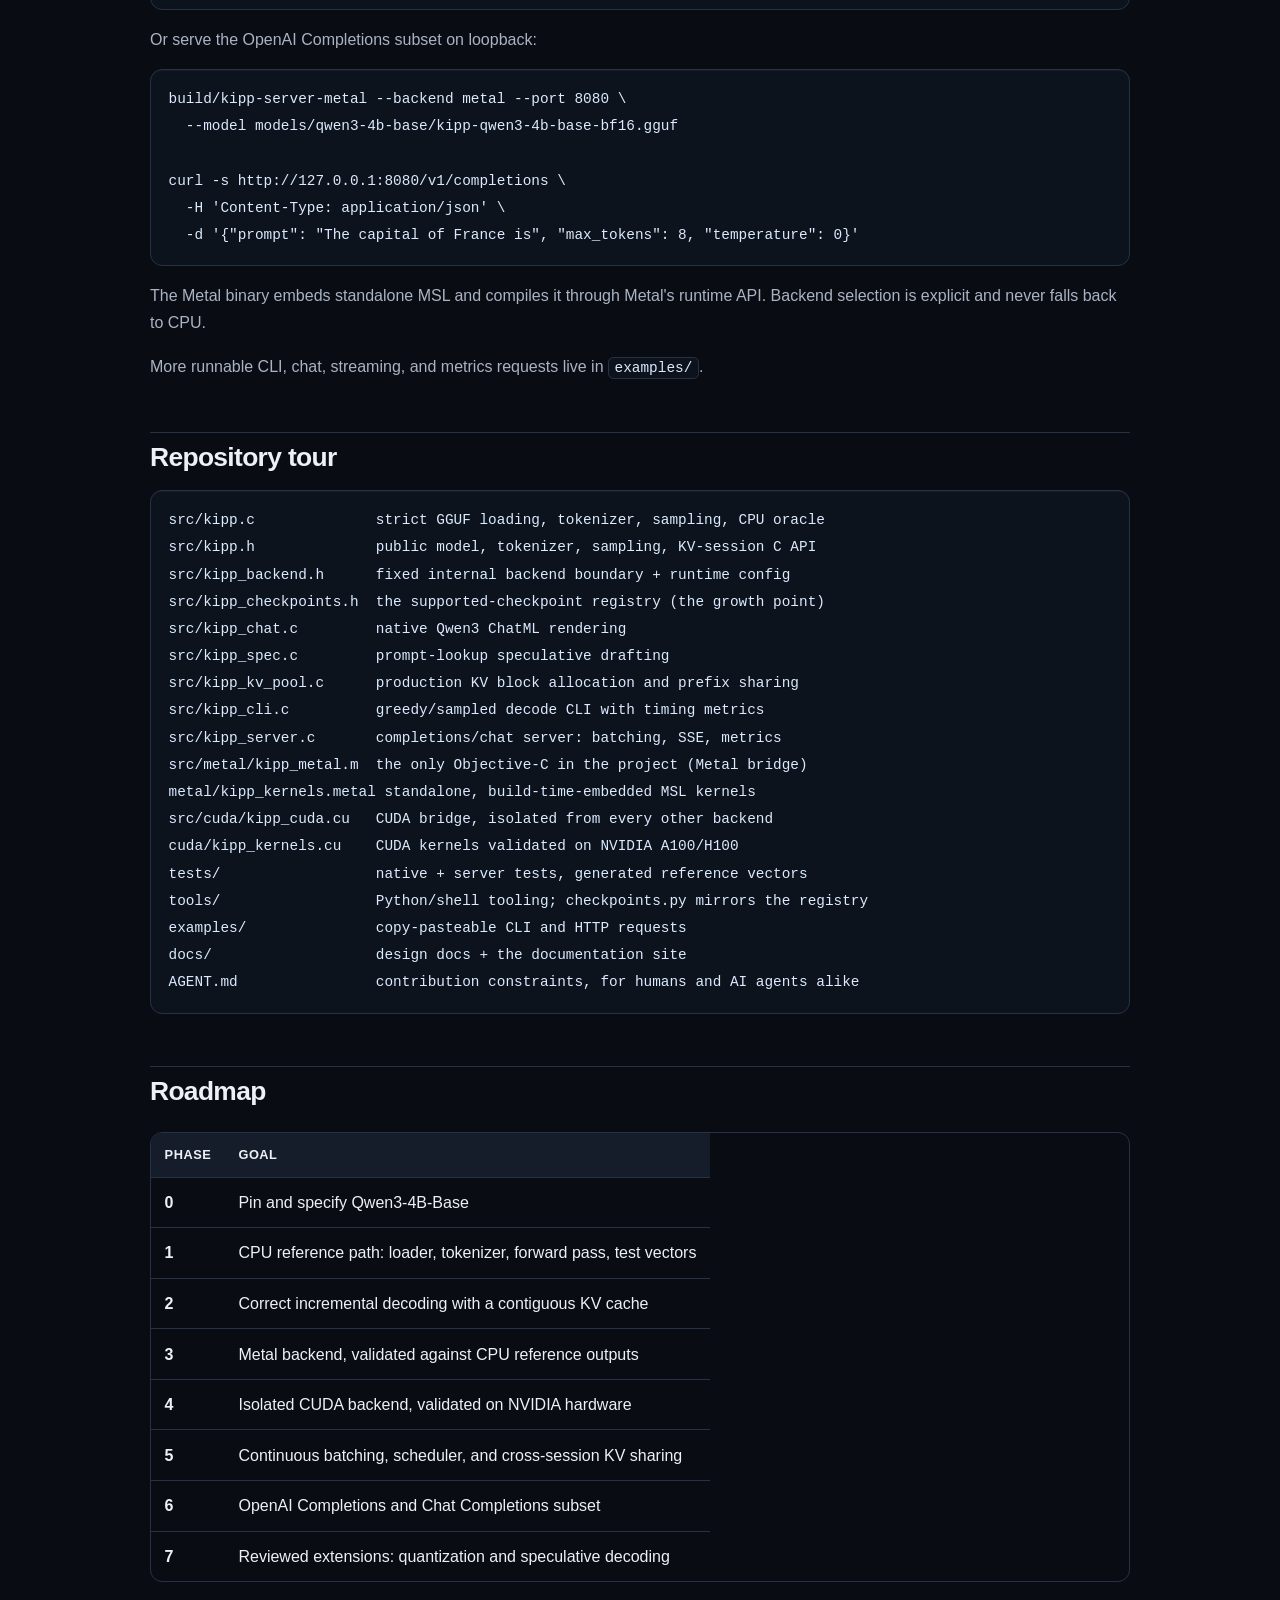
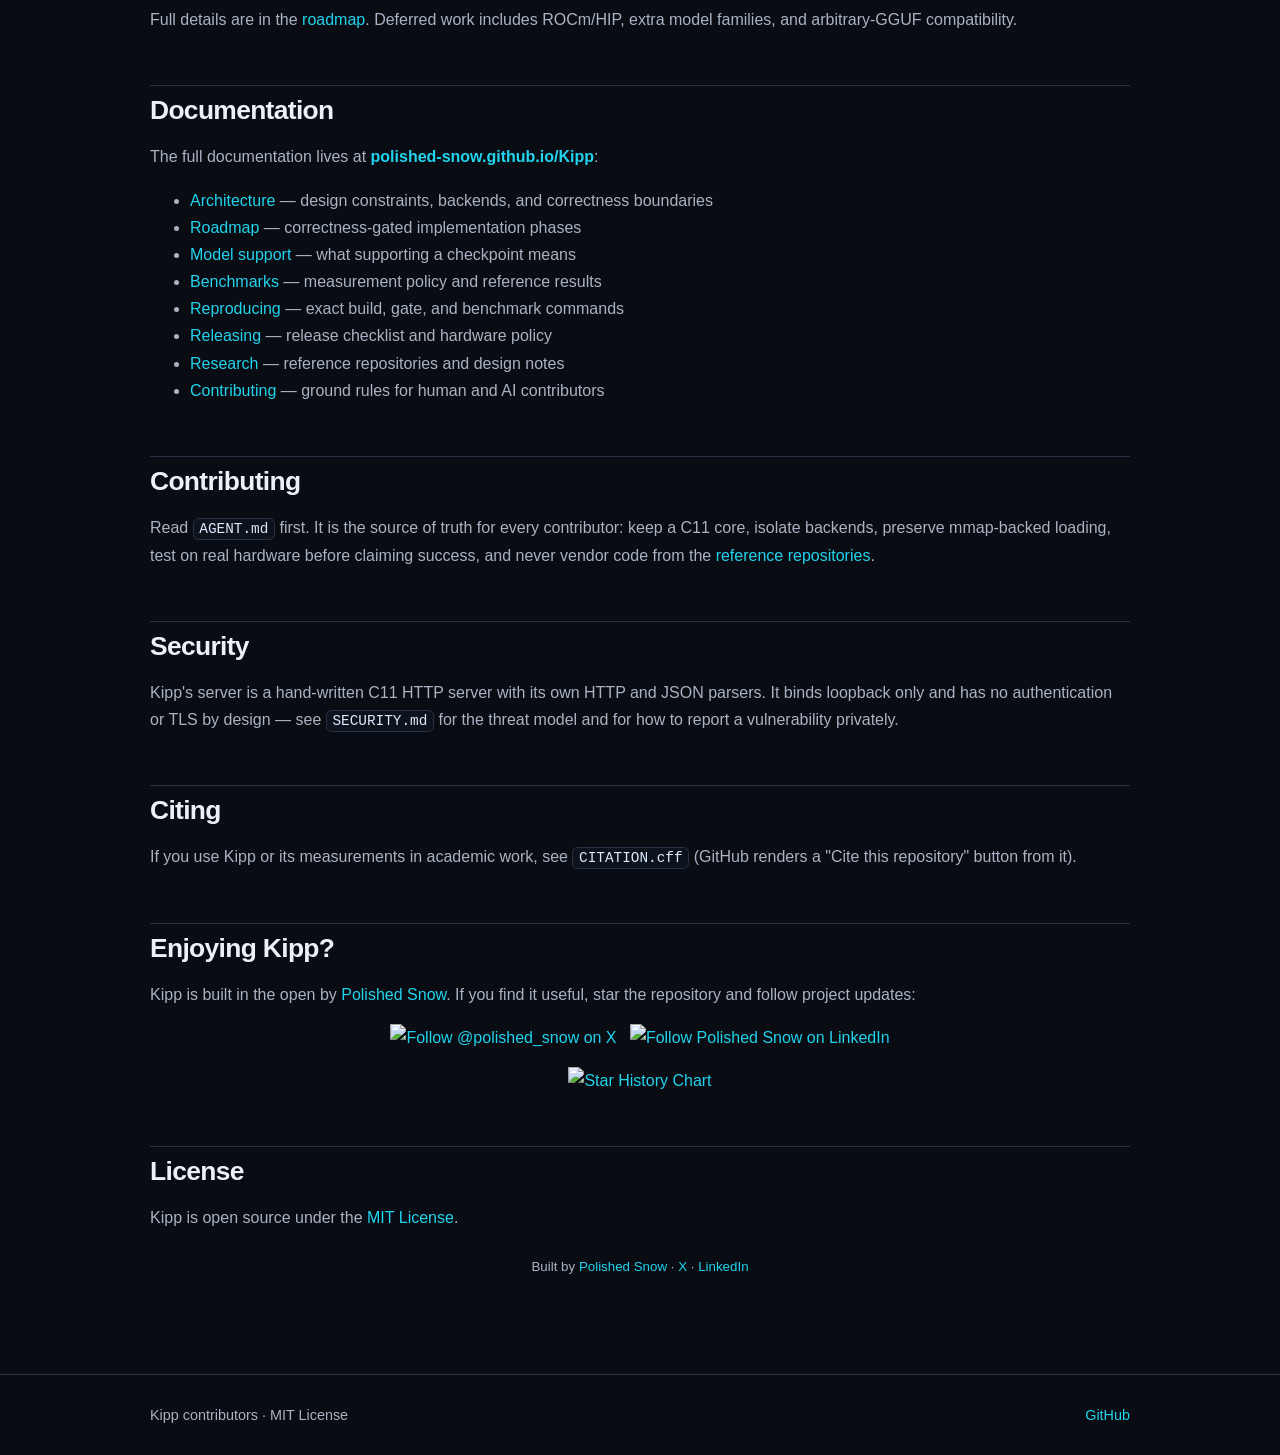
==== commit 11eaf71a: "Release: attach prebuilt binaries via make dist and a release workflow Every release so far has ship" ====
--- a/docs/index.html
+++ b/docs/index.html
@@ -143,6 +143,19 @@
 <p>That is clone to first token in one command. It uses the smallest registered
 checkpoint so the first run costs a couple of gigabytes rather than the ~16 GB
 the 4B default needs, and picks Metal on macOS or the CPU path elsewhere.</p>
+<h3>Or install a prebuilt binary (macOS arm64, Linux x86_64)</h3>
+<p>Releases ship tarballs with the CLI and server binaries, so inference needs no
+toolchain at all — the Python tooling is only required to convert weights:</p>
+<pre><code class="language-bash">curl -fsSLO https://github.com/Polished-Snow/Kipp/releases/latest/download/kipp-macos-arm64.tar.gz
+curl -fsSLO https://github.com/Polished-Snow/Kipp/releases/latest/download/SHA256SUMS
+shasum -a 256 --check --ignore-missing SHA256SUMS
+tar -xzf kipp-macos-arm64.tar.gz   # kipp, kipp-metal, kipp-server, kipp-server-metal
+</code></pre>
+<p>On Linux, substitute <code>kipp-linux-x86_64.tar.gz</code> (CPU binaries; build the CUDA
+backend from source with <code>make cuda-generic</code>). The macOS binaries are ad-hoc
+signed and need macOS 14 or newer. The <code>curl</code> path above just works; if you
+download through a browser instead, clear Gatekeeper's quarantine flag first
+with <code>xattr -dr com.apple.quarantine kipp-macos-arm64</code>.</p>
 <p>Build the individual binaries directly if you prefer:</p>
 <pre><code class="language-bash">make cpu          # session-backed CPU CLI
 make metal        # Apple Metal CLI
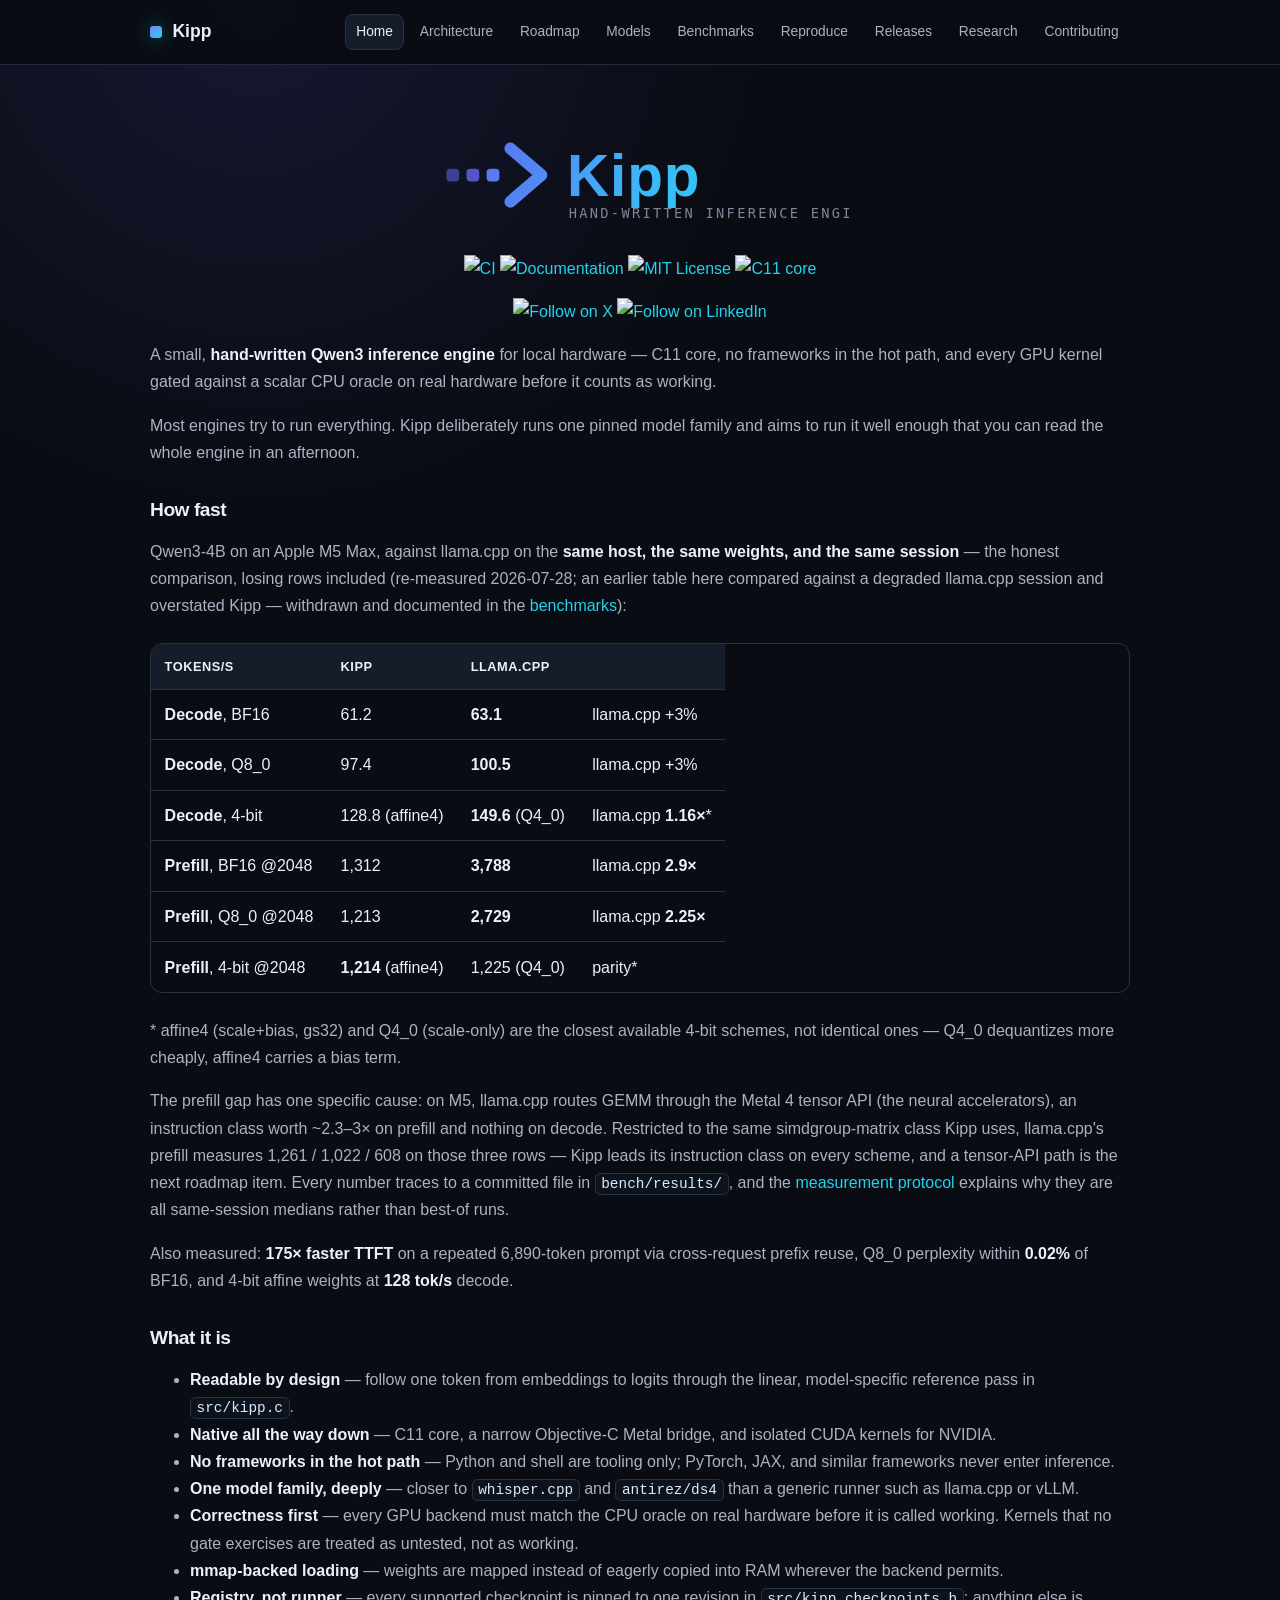
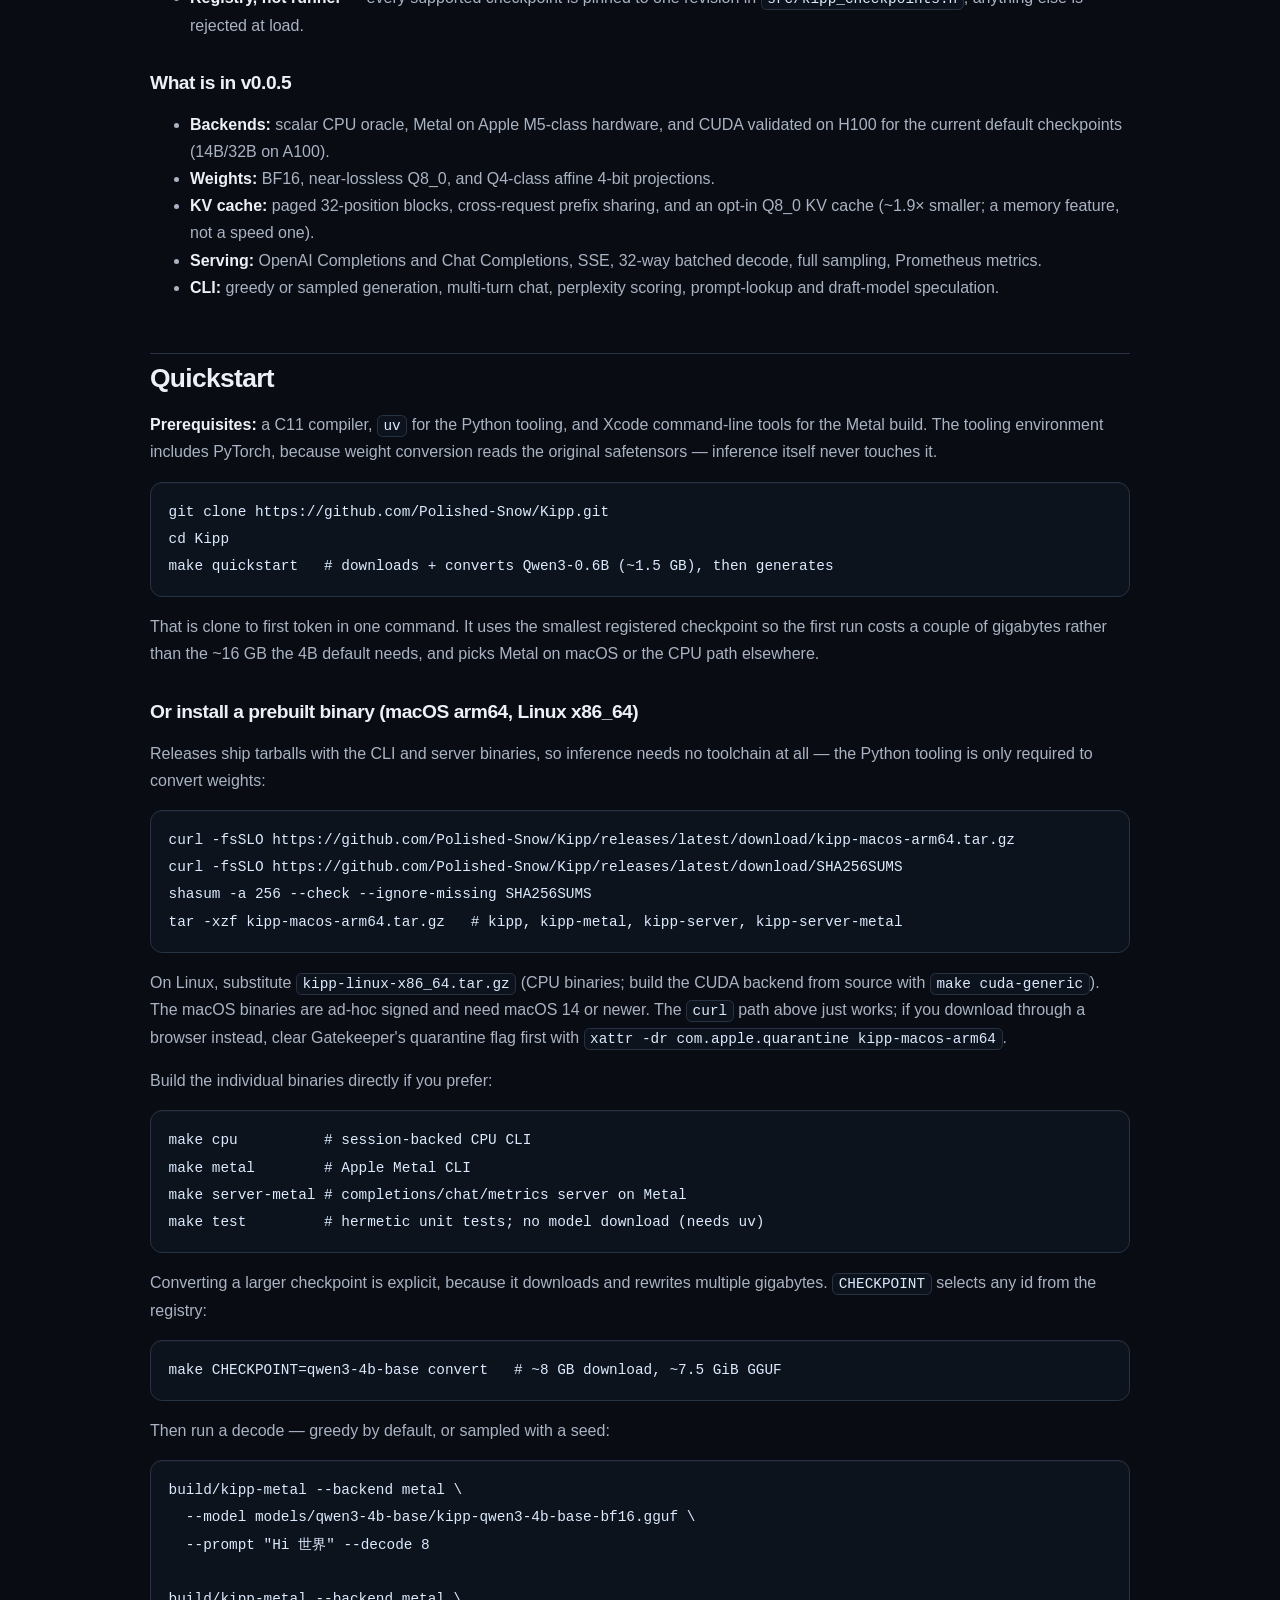
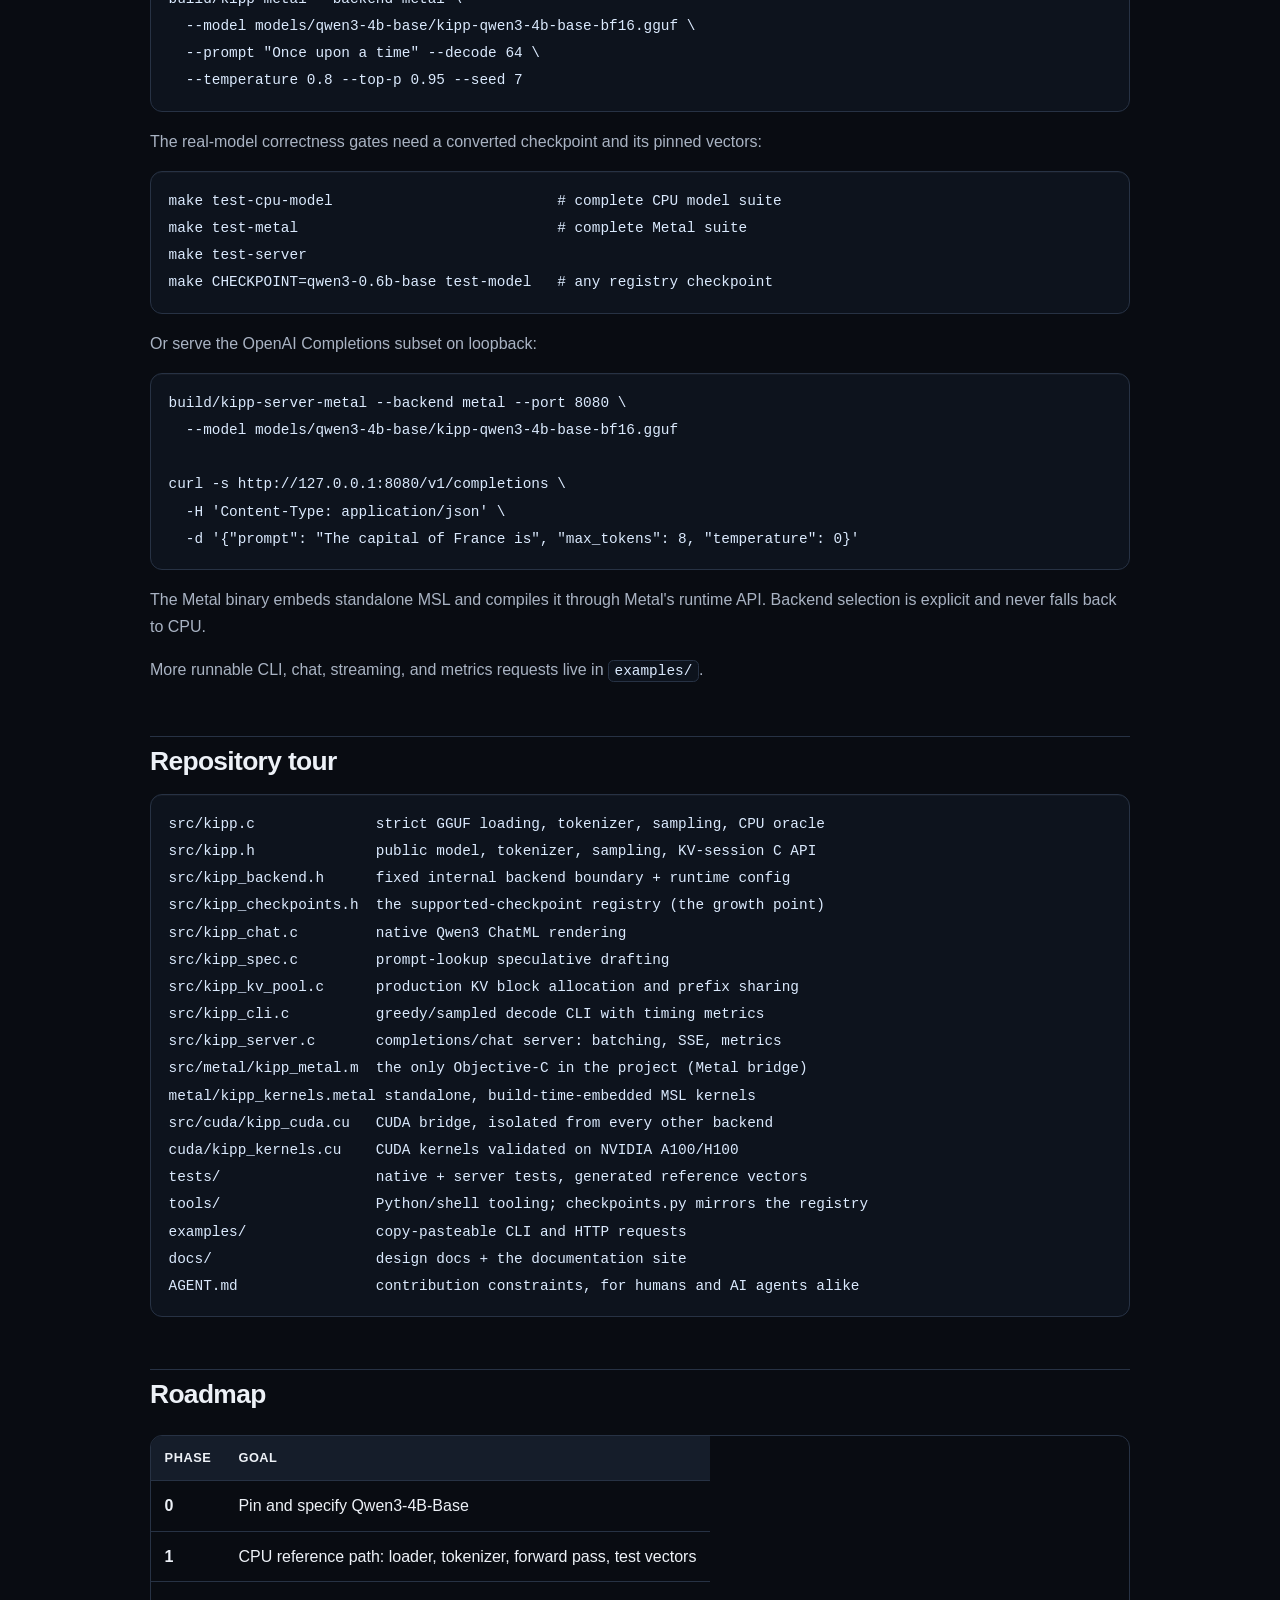
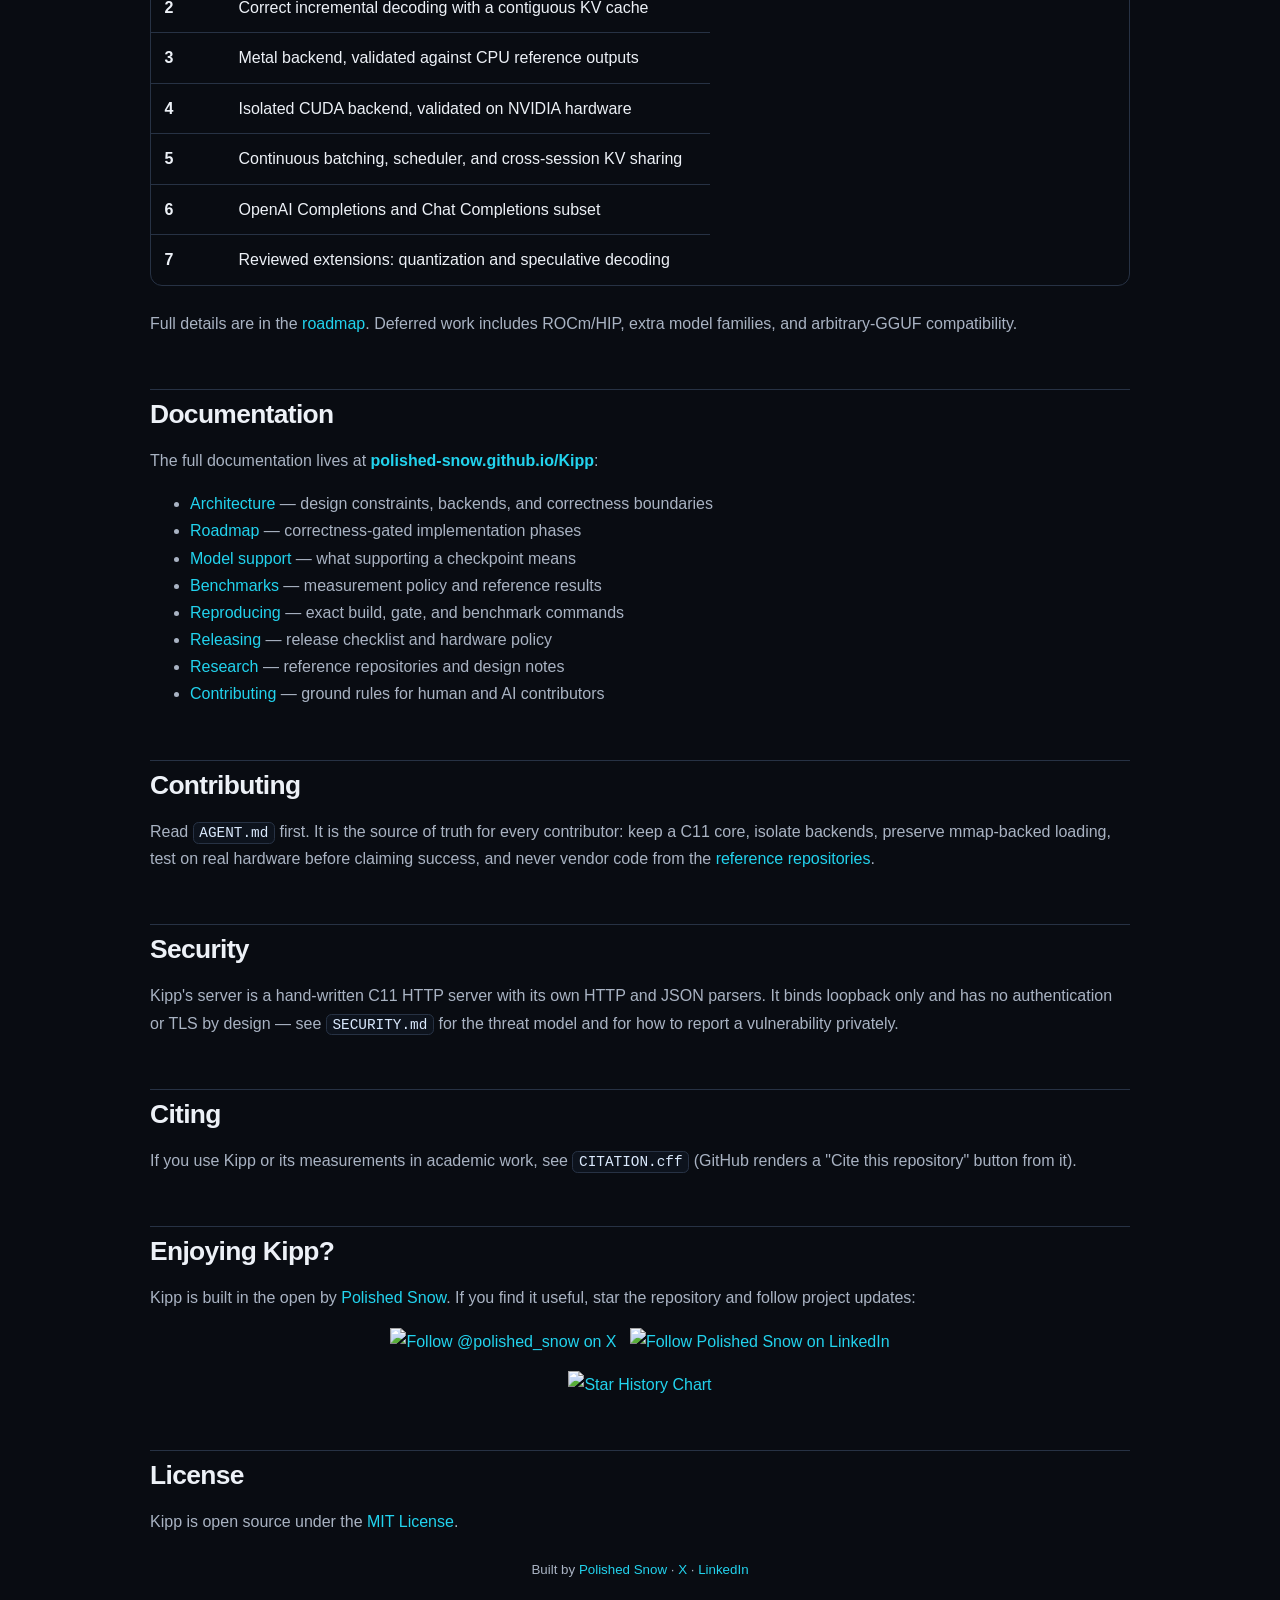
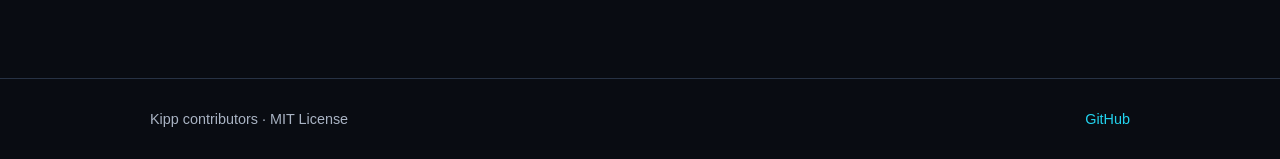
==== commit 84a79ee9: "v0.0.5: correct the llama.cpp record, refresh the campaign numbers, bump versions The head-to-head t" ====
--- a/docs/index.html
+++ b/docs/index.html
@@ -61,7 +61,10 @@
 afternoon.</p>
 <h3>How fast</h3>
 <p>Qwen3-4B on an Apple M5 Max, against llama.cpp on the <strong>same host, the same
-weights, and the same session</strong> — the honest comparison, prefill row included:</p>
+weights, and the same session</strong> — the honest comparison, losing rows included
+(re-measured 2026-07-28; an earlier table here compared against a degraded
+llama.cpp session and overstated Kipp — withdrawn and documented in the
+<a href="https://polished-snow.github.io/Kipp/benchmarks.html">benchmarks</a>):</p>
 <table>
 <thead>
 <tr>
@@ -74,28 +77,52 @@
 <tbody>
 <tr>
 <td><strong>Decode</strong>, BF16</td>
-<td><strong>59.8</strong></td>
-<td>35.0</td>
-<td>Kipp <strong>1.7×</strong></td>
+<td>61.2</td>
+<td><strong>63.1</strong></td>
+<td>llama.cpp +3%</td>
 </tr>
 <tr>
 <td><strong>Decode</strong>, Q8_0</td>
-<td><strong>94.3</strong></td>
-<td>56.5</td>
-<td>Kipp <strong>1.7×</strong></td>
+<td>97.4</td>
+<td><strong>100.5</strong></td>
+<td>llama.cpp +3%</td>
+</tr>
+<tr>
+<td><strong>Decode</strong>, 4-bit</td>
+<td>128.8 (affine4)</td>
+<td><strong>149.6</strong> (Q4_0)</td>
+<td>llama.cpp <strong>1.16×</strong>*</td>
 </tr>
 <tr>
 <td><strong>Prefill</strong>, BF16 @2048</td>
-<td><strong>1308</strong></td>
-<td>2174</td>
-<td>llama.cpp <strong>1.7×</strong></td>
+<td>1,312</td>
+<td><strong>3,788</strong></td>
+<td>llama.cpp <strong>2.9×</strong></td>
+</tr>
+<tr>
+<td><strong>Prefill</strong>, Q8_0 @2048</td>
+<td>1,213</td>
+<td><strong>2,729</strong></td>
+<td>llama.cpp <strong>2.25×</strong></td>
+</tr>
+<tr>
+<td><strong>Prefill</strong>, 4-bit @2048</td>
+<td><strong>1,214</strong> (affine4)</td>
+<td>1,225 (Q4_0)</td>
+<td>parity*</td>
 </tr>
 </tbody>
 </table>
-<p>Decode is where Kipp wins and where most local use lives. Prefill was ~4.5×
-behind until v0.0.4 rebuilt the round shape (~2.5× on every weight scheme); the
-rest of that gap needs a K-blocked matmul and is honestly still open. Every
-number traces to a committed file in <a href="https://github.com/Polished-Snow/Kipp/tree/main/bench/results"><code>bench/results/</code></a>, and the
+<p>* affine4 (scale+bias, gs32) and Q4_0 (scale-only) are the closest available
+4-bit schemes, not identical ones — Q4_0 dequantizes more cheaply, affine4
+carries a bias term.</p>
+<p>The prefill gap has one specific cause: on M5, llama.cpp routes GEMM through
+the Metal 4 tensor API (the neural accelerators), an instruction class worth
+~2.3–3× on prefill and nothing on decode. Restricted to the same
+simdgroup-matrix class Kipp uses, llama.cpp's prefill measures 1,261 / 1,022 /
+608 on those three rows — Kipp leads its instruction class on every scheme,
+and a tensor-API path is the next roadmap item. Every number traces to a
+committed file in <a href="https://github.com/Polished-Snow/Kipp/tree/main/bench/results"><code>bench/results/</code></a>, and the
 <a href="https://polished-snow.github.io/Kipp/benchmarks.html">measurement protocol</a>
 explains why they are all same-session medians rather than best-of runs.</p>
 <p>Also measured: <strong>175× faster TTFT</strong> on a repeated 6,890-token prompt via
@@ -119,7 +146,7 @@
 <li><strong>Registry, not runner</strong> — every supported checkpoint is pinned to one
 revision in <code>src/kipp_checkpoints.h</code>; anything else is rejected at load.</li>
 </ul>
-<h3>What is in v0.0.4</h3>
+<h3>What is in v0.0.5</h3>
 <ul>
 <li><strong>Backends:</strong> scalar CPU oracle, Metal on Apple M5-class hardware, and CUDA
 validated on H100 for the current default checkpoints (14B/32B on A100).</li>
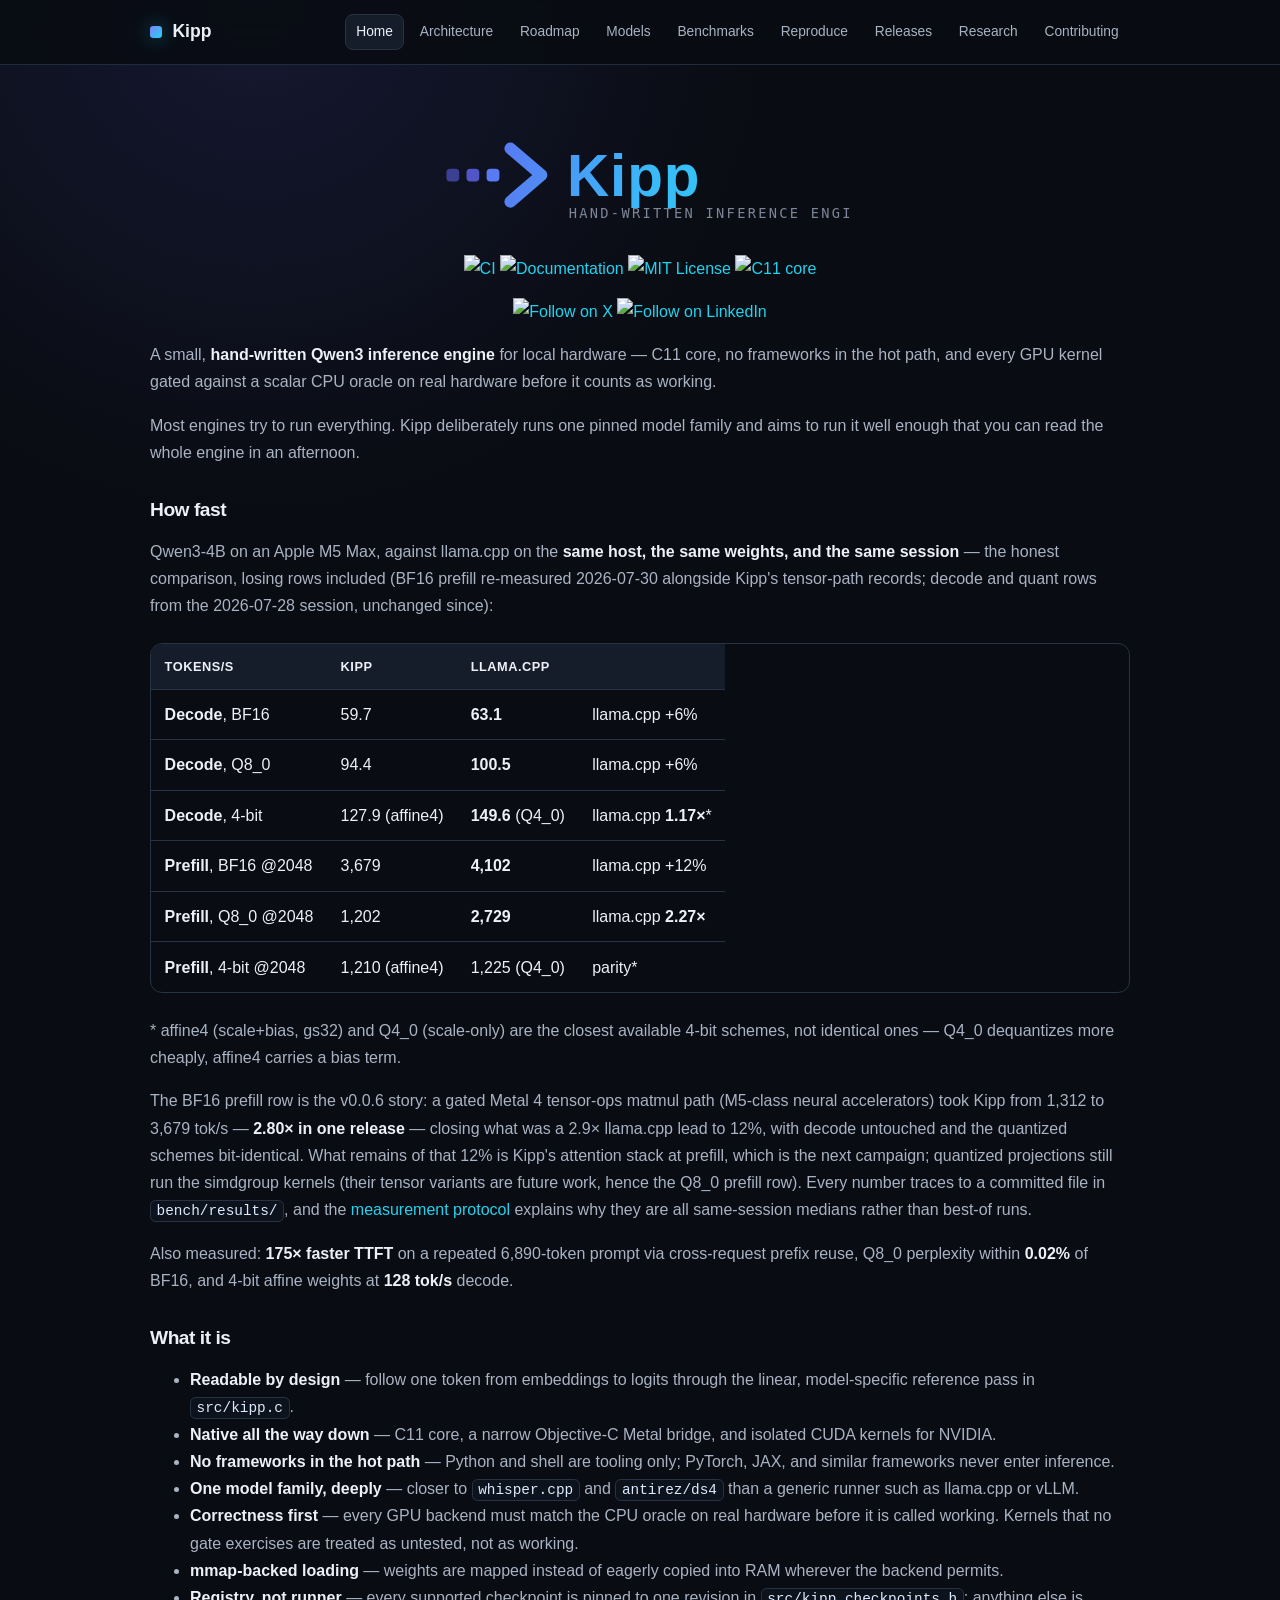
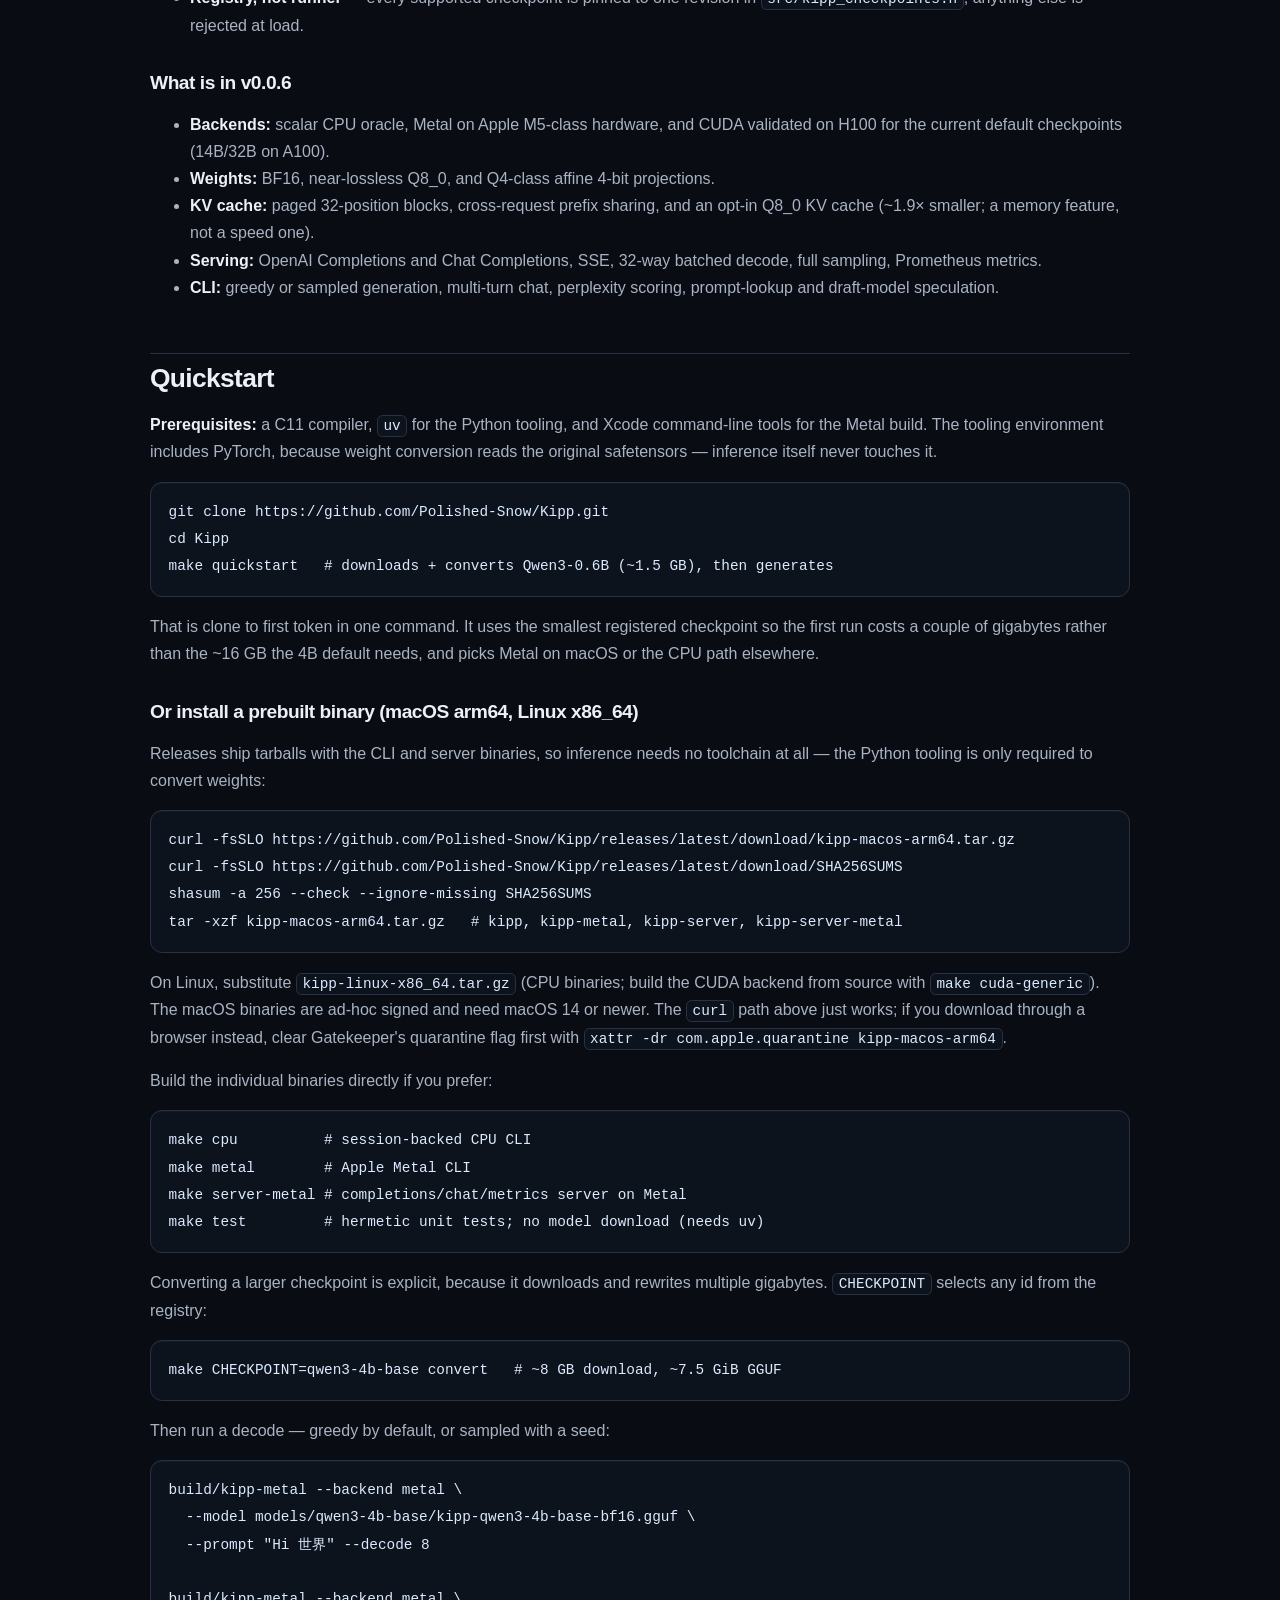
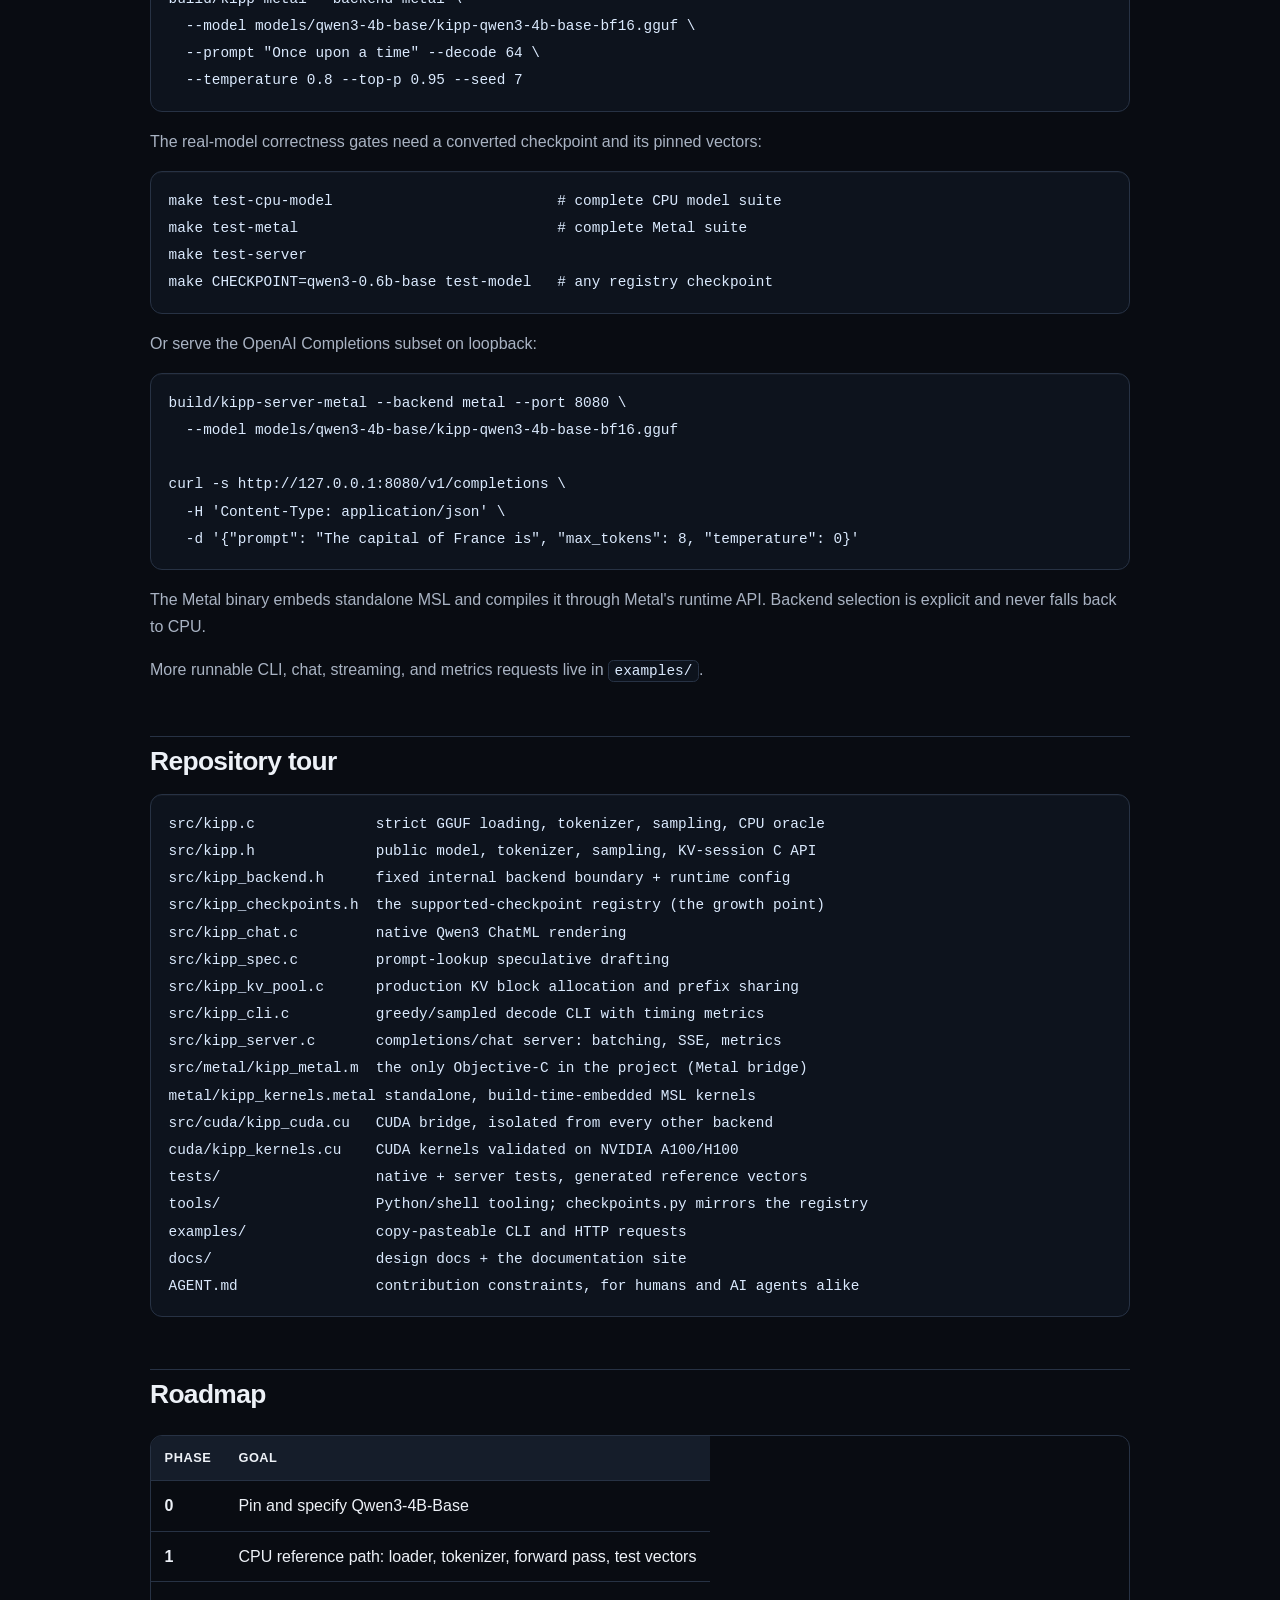
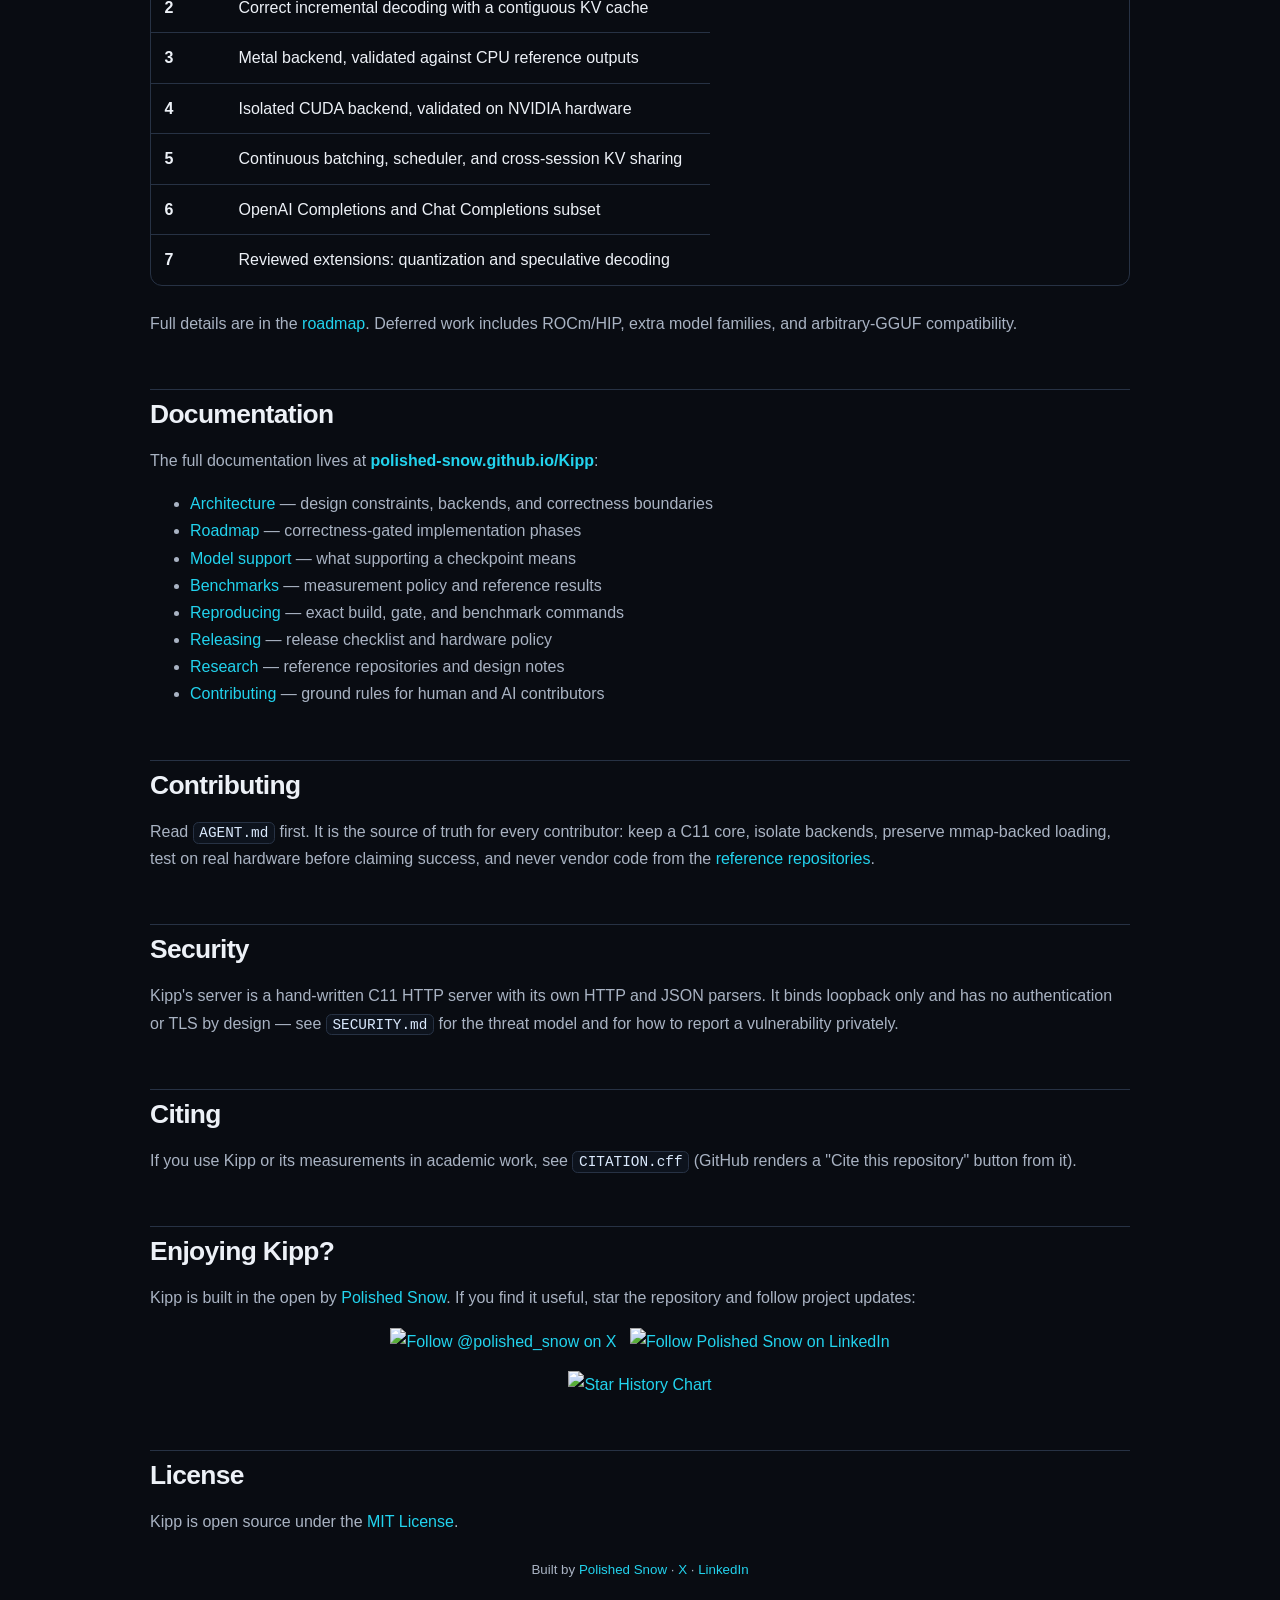
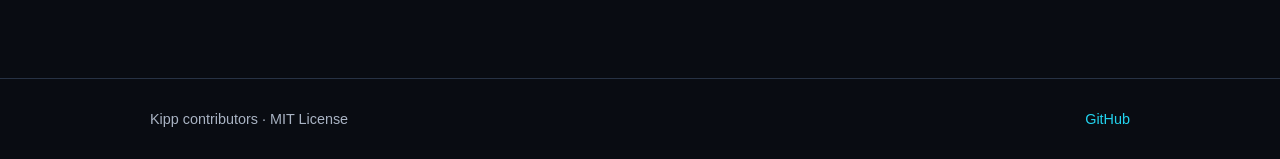
==== commit 70f5f02a: "v0.0.6: tensor-path records, docs, and the honest head-to-head refresh Committed records from one st" ====
--- a/docs/index.html
+++ b/docs/index.html
@@ -62,9 +62,8 @@
 <h3>How fast</h3>
 <p>Qwen3-4B on an Apple M5 Max, against llama.cpp on the <strong>same host, the same
 weights, and the same session</strong> — the honest comparison, losing rows included
-(re-measured 2026-07-28; an earlier table here compared against a degraded
-llama.cpp session and overstated Kipp — withdrawn and documented in the
-<a href="https://polished-snow.github.io/Kipp/benchmarks.html">benchmarks</a>):</p>
+(BF16 prefill re-measured 2026-07-30 alongside Kipp's tensor-path records;
+decode and quant rows from the 2026-07-28 session, unchanged since):</p>
 <table>
 <thead>
 <tr>
@@ -77,37 +76,37 @@
 <tbody>
 <tr>
 <td><strong>Decode</strong>, BF16</td>
-<td>61.2</td>
+<td>59.7</td>
 <td><strong>63.1</strong></td>
-<td>llama.cpp +3%</td>
+<td>llama.cpp +6%</td>
 </tr>
 <tr>
 <td><strong>Decode</strong>, Q8_0</td>
-<td>97.4</td>
+<td>94.4</td>
 <td><strong>100.5</strong></td>
-<td>llama.cpp +3%</td>
+<td>llama.cpp +6%</td>
 </tr>
 <tr>
 <td><strong>Decode</strong>, 4-bit</td>
-<td>128.8 (affine4)</td>
+<td>127.9 (affine4)</td>
 <td><strong>149.6</strong> (Q4_0)</td>
-<td>llama.cpp <strong>1.16×</strong>*</td>
+<td>llama.cpp <strong>1.17×</strong>*</td>
 </tr>
 <tr>
 <td><strong>Prefill</strong>, BF16 @2048</td>
-<td>1,312</td>
-<td><strong>3,788</strong></td>
-<td>llama.cpp <strong>2.9×</strong></td>
+<td>3,679</td>
+<td><strong>4,102</strong></td>
+<td>llama.cpp +12%</td>
 </tr>
 <tr>
 <td><strong>Prefill</strong>, Q8_0 @2048</td>
-<td>1,213</td>
+<td>1,202</td>
 <td><strong>2,729</strong></td>
-<td>llama.cpp <strong>2.25×</strong></td>
+<td>llama.cpp <strong>2.27×</strong></td>
 </tr>
 <tr>
 <td><strong>Prefill</strong>, 4-bit @2048</td>
-<td><strong>1,214</strong> (affine4)</td>
+<td>1,210 (affine4)</td>
 <td>1,225 (Q4_0)</td>
 <td>parity*</td>
 </tr>
@@ -116,12 +115,13 @@
 <p>* affine4 (scale+bias, gs32) and Q4_0 (scale-only) are the closest available
 4-bit schemes, not identical ones — Q4_0 dequantizes more cheaply, affine4
 carries a bias term.</p>
-<p>The prefill gap has one specific cause: on M5, llama.cpp routes GEMM through
-the Metal 4 tensor API (the neural accelerators), an instruction class worth
-~2.3–3× on prefill and nothing on decode. Restricted to the same
-simdgroup-matrix class Kipp uses, llama.cpp's prefill measures 1,261 / 1,022 /
-608 on those three rows — Kipp leads its instruction class on every scheme,
-and a tensor-API path is the next roadmap item. Every number traces to a
+<p>The BF16 prefill row is the v0.0.6 story: a gated Metal 4 tensor-ops matmul
+path (M5-class neural accelerators) took Kipp from 1,312 to 3,679 tok/s —
+<strong>2.80× in one release</strong> — closing what was a 2.9× llama.cpp lead to 12%,
+with decode untouched and the quantized schemes bit-identical. What remains
+of that 12% is Kipp's attention stack at prefill, which is the next campaign;
+quantized projections still run the simdgroup kernels (their tensor variants
+are future work, hence the Q8_0 prefill row). Every number traces to a
 committed file in <a href="https://github.com/Polished-Snow/Kipp/tree/main/bench/results"><code>bench/results/</code></a>, and the
 <a href="https://polished-snow.github.io/Kipp/benchmarks.html">measurement protocol</a>
 explains why they are all same-session medians rather than best-of runs.</p>
@@ -146,7 +146,7 @@
 <li><strong>Registry, not runner</strong> — every supported checkpoint is pinned to one
 revision in <code>src/kipp_checkpoints.h</code>; anything else is rejected at load.</li>
 </ul>
-<h3>What is in v0.0.5</h3>
+<h3>What is in v0.0.6</h3>
 <ul>
 <li><strong>Backends:</strong> scalar CPU oracle, Metal on Apple M5-class hardware, and CUDA
 validated on H100 for the current default checkpoints (14B/32B on A100).</li>
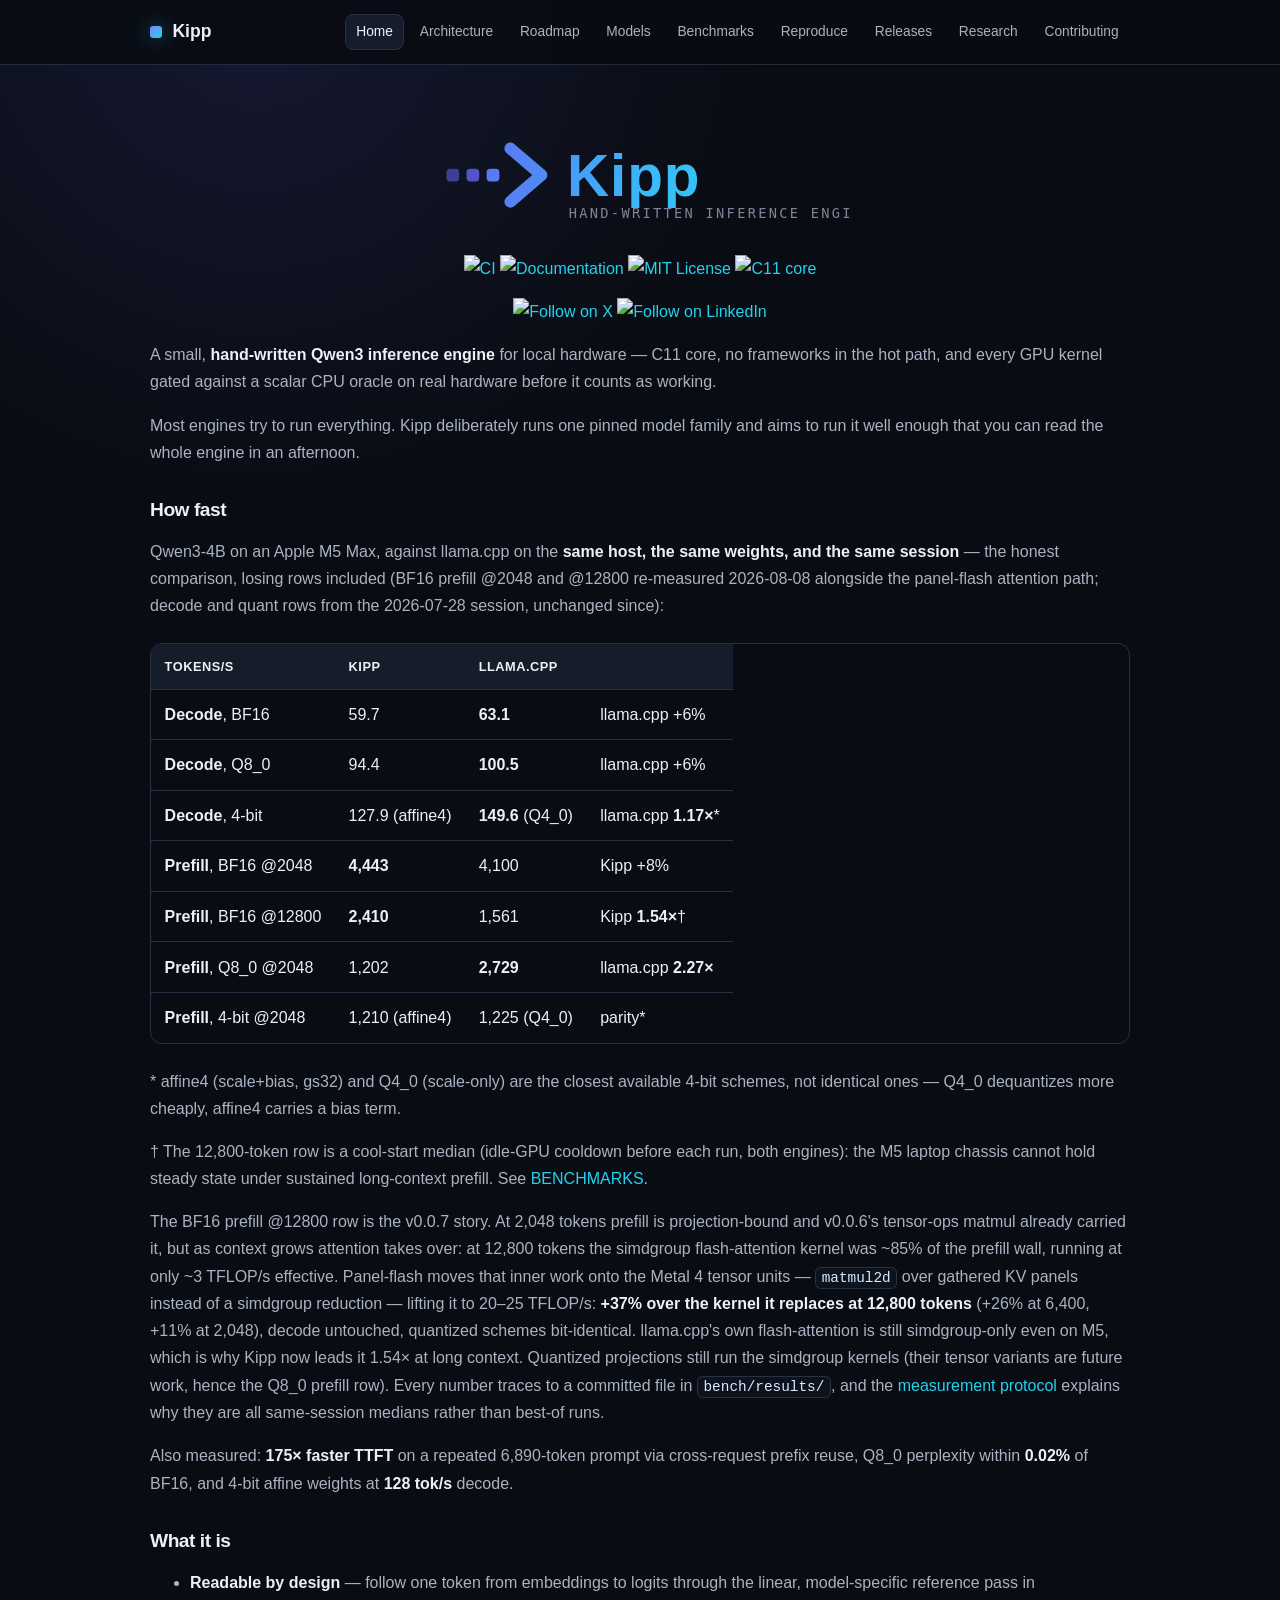
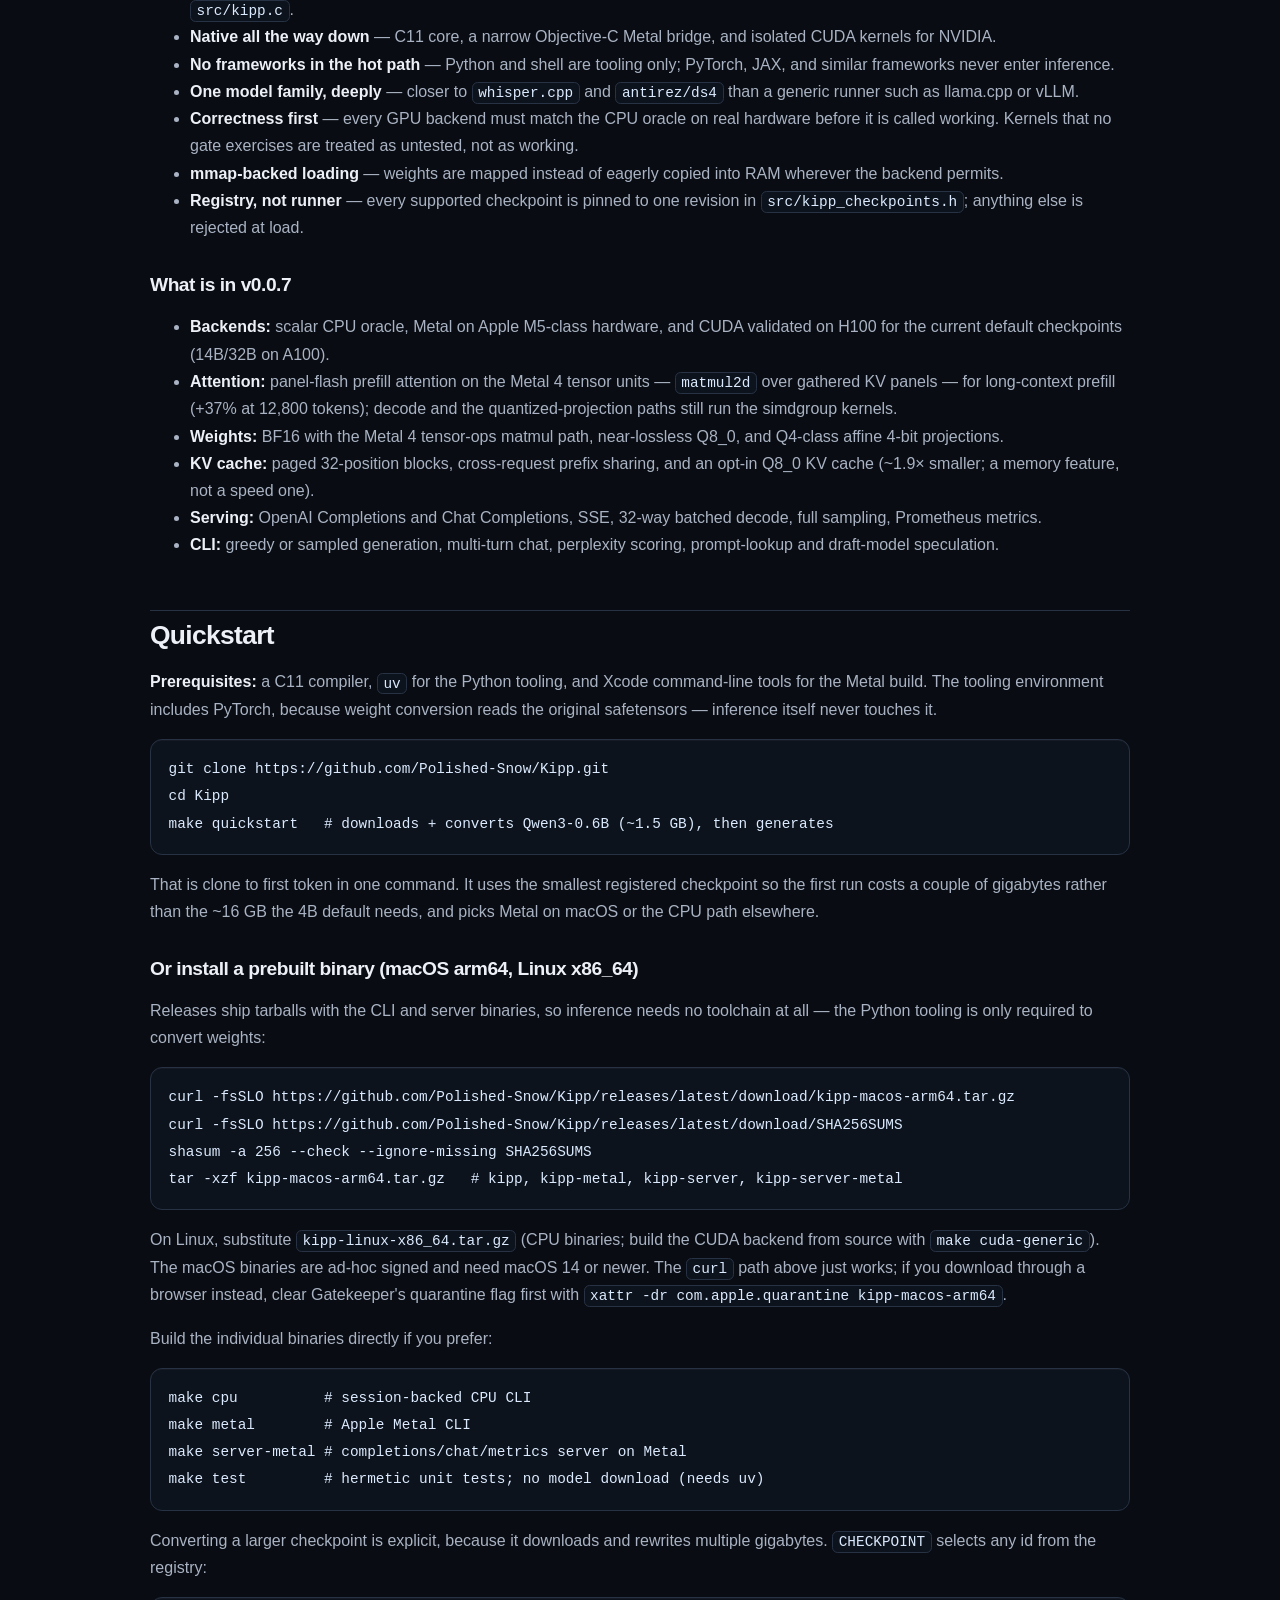
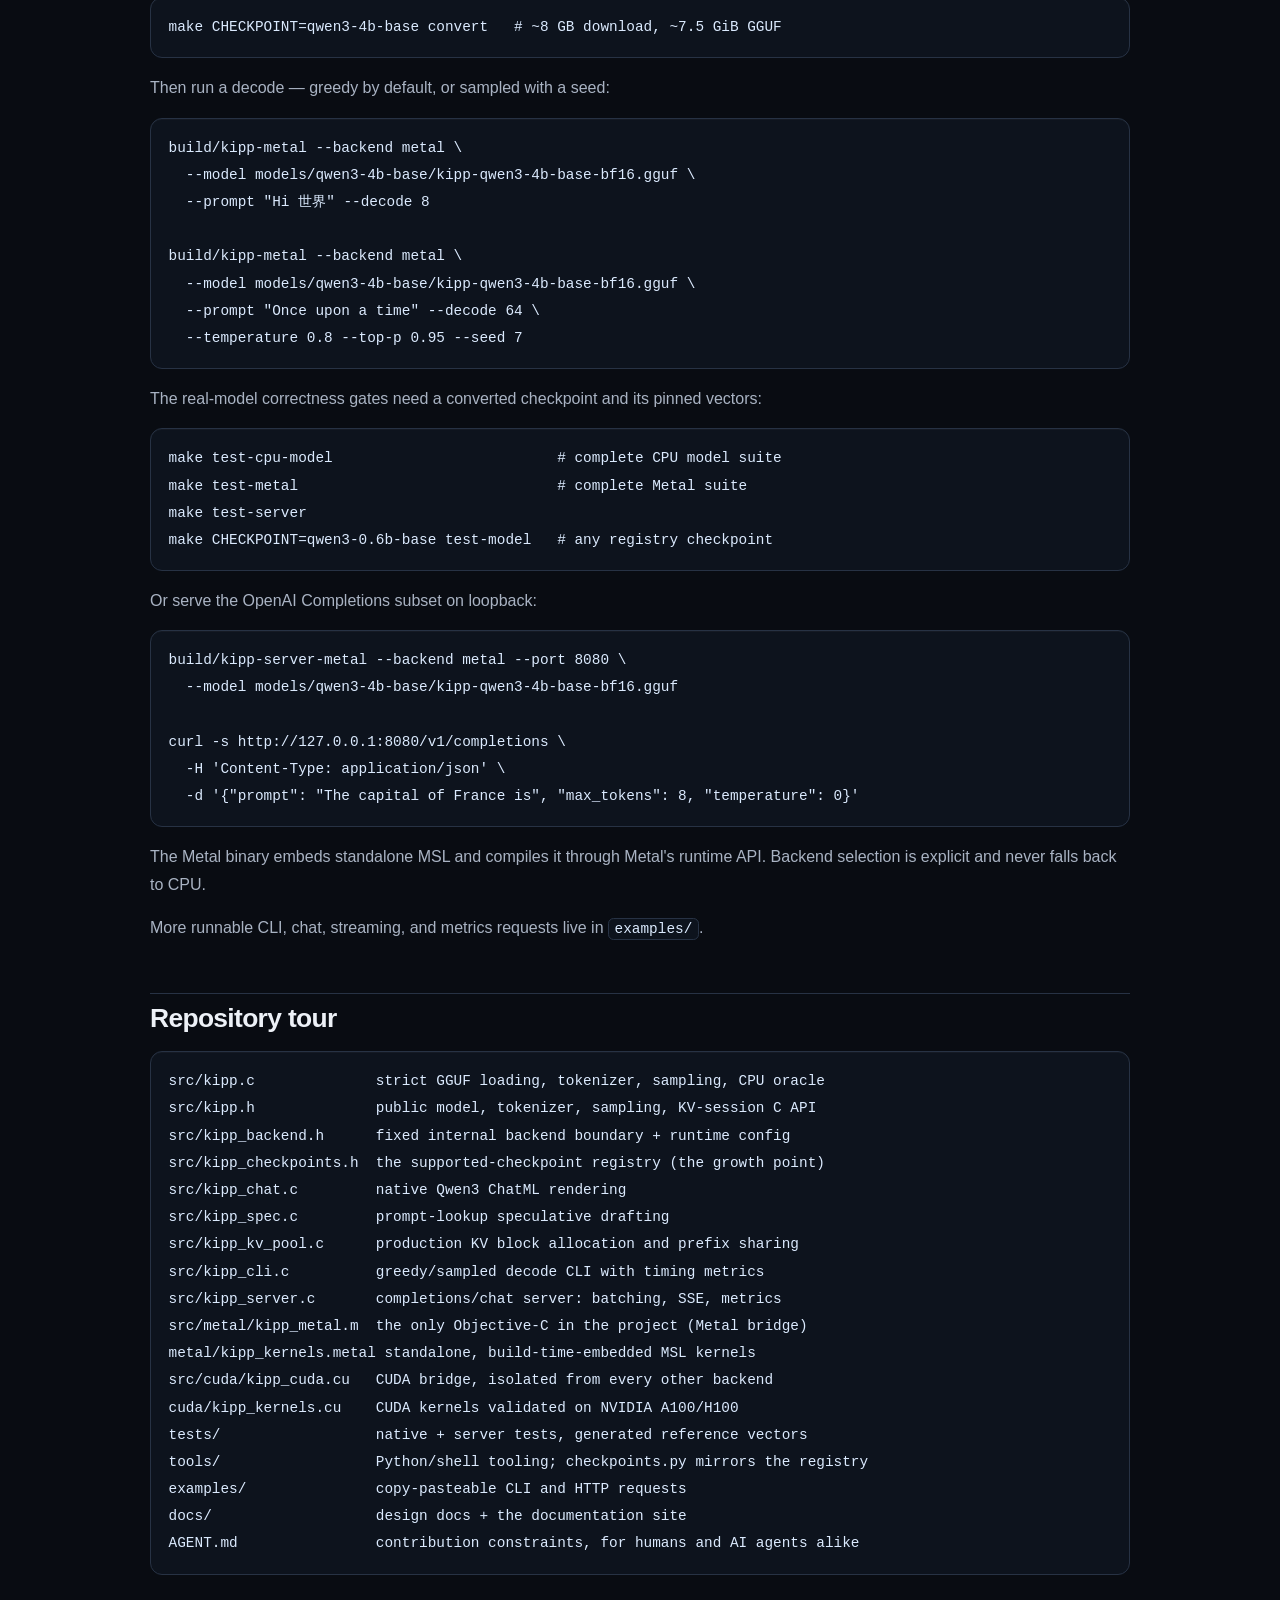
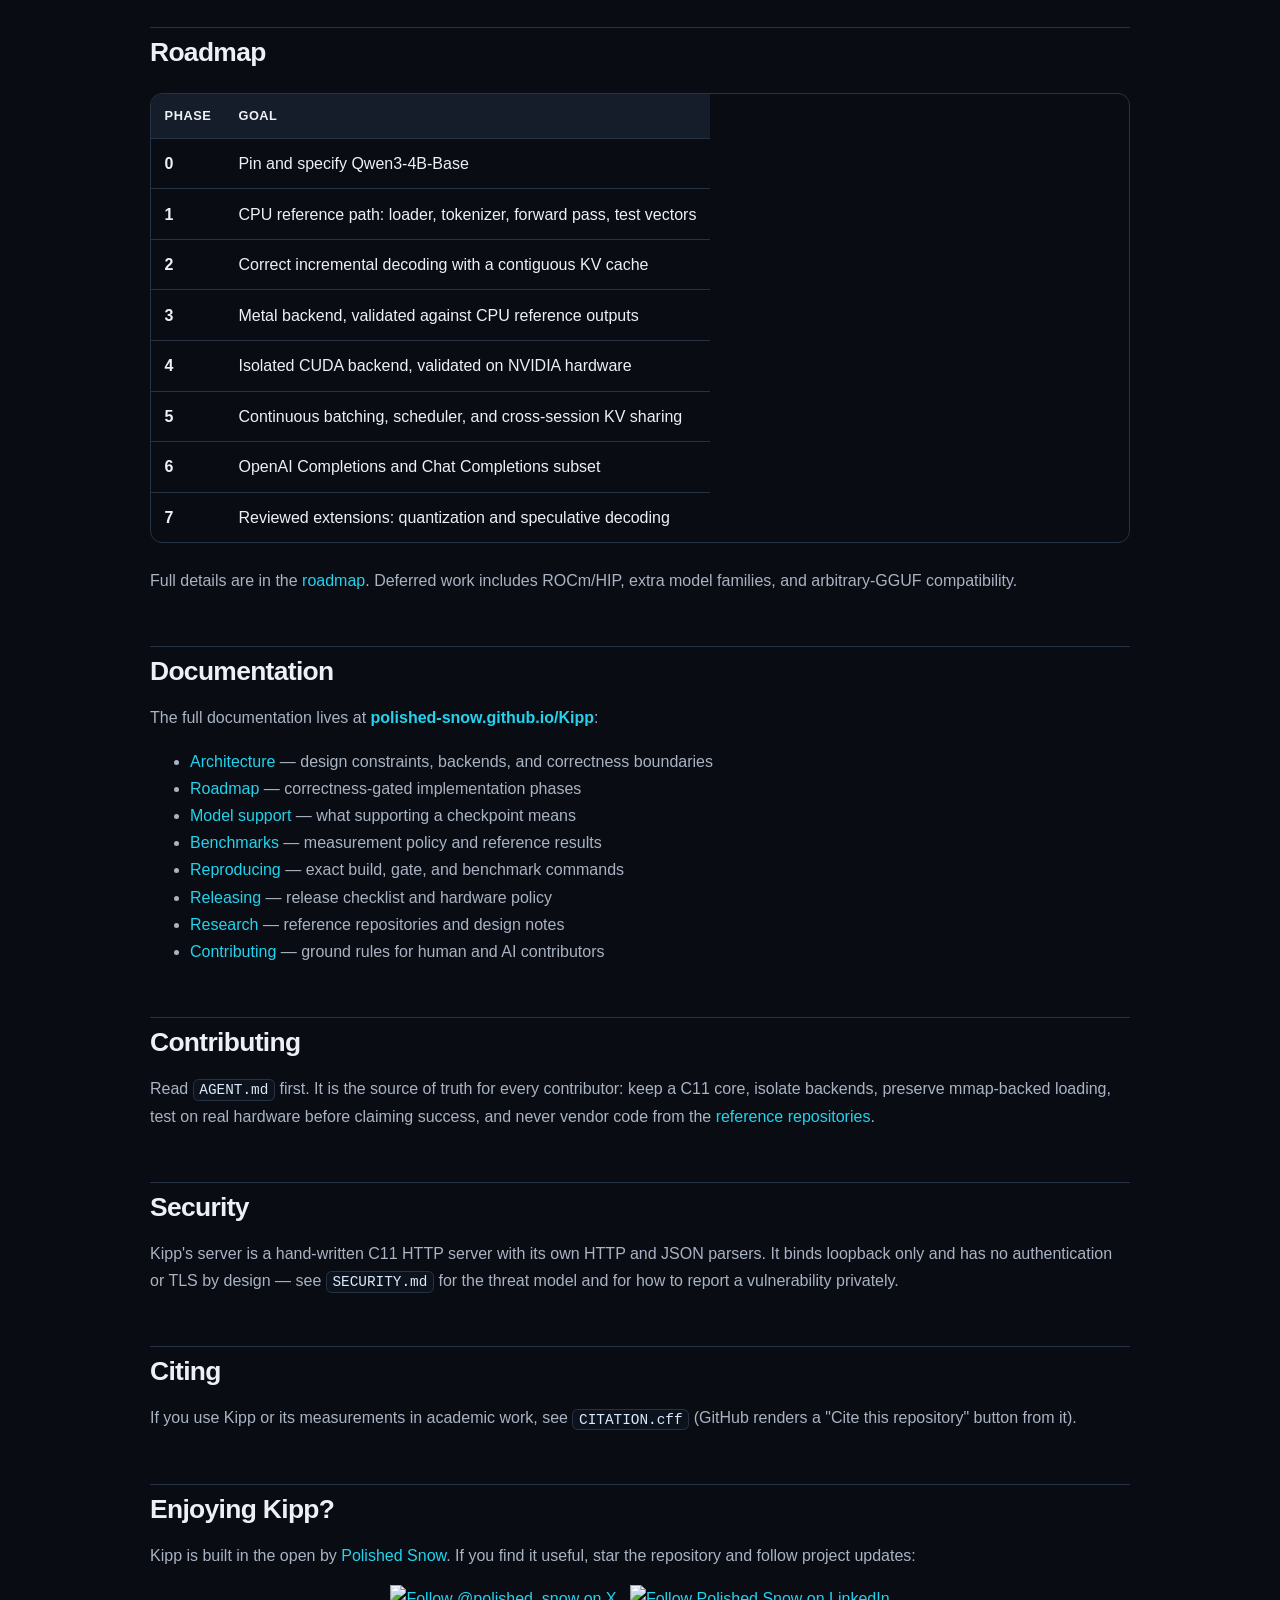
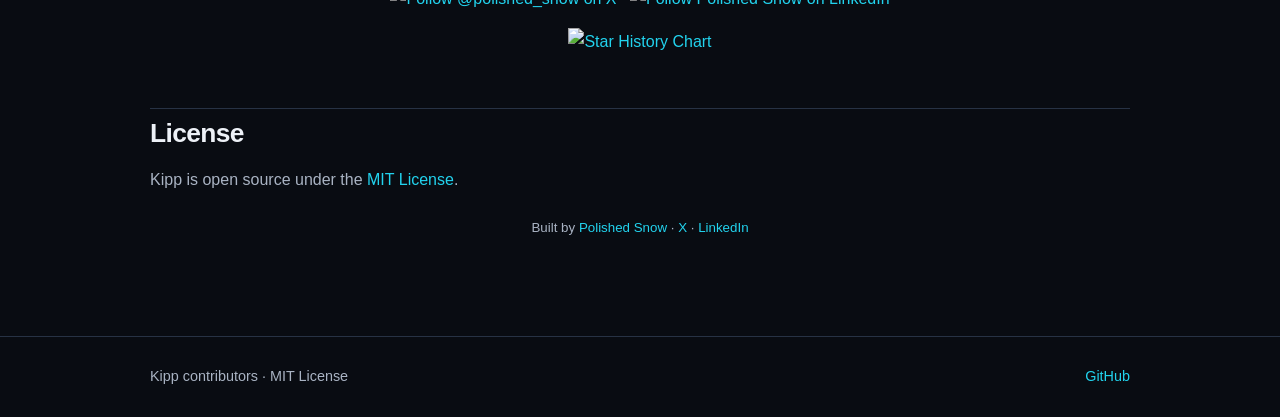
==== commit aa1ef739: "Release v0.0.7: panel-flash attention, long-context prefill +37% Docs, refreshed benchmark records, " ====
--- a/docs/index.html
+++ b/docs/index.html
@@ -62,8 +62,9 @@
 <h3>How fast</h3>
 <p>Qwen3-4B on an Apple M5 Max, against llama.cpp on the <strong>same host, the same
 weights, and the same session</strong> — the honest comparison, losing rows included
-(BF16 prefill re-measured 2026-07-30 alongside Kipp's tensor-path records;
-decode and quant rows from the 2026-07-28 session, unchanged since):</p>
+(BF16 prefill @2048 and @12800 re-measured 2026-08-08 alongside the
+panel-flash attention path; decode and quant rows from the 2026-07-28
+session, unchanged since):</p>
 <table>
 <thead>
 <tr>
@@ -94,9 +95,15 @@
 </tr>
 <tr>
 <td><strong>Prefill</strong>, BF16 @2048</td>
-<td>3,679</td>
-<td><strong>4,102</strong></td>
-<td>llama.cpp +12%</td>
+<td><strong>4,443</strong></td>
+<td>4,100</td>
+<td>Kipp +8%</td>
+</tr>
+<tr>
+<td><strong>Prefill</strong>, BF16 @12800</td>
+<td><strong>2,410</strong></td>
+<td>1,561</td>
+<td>Kipp <strong>1.54×</strong>†</td>
 </tr>
 <tr>
 <td><strong>Prefill</strong>, Q8_0 @2048</td>
@@ -115,14 +122,22 @@
 <p>* affine4 (scale+bias, gs32) and Q4_0 (scale-only) are the closest available
 4-bit schemes, not identical ones — Q4_0 dequantizes more cheaply, affine4
 carries a bias term.</p>
-<p>The BF16 prefill row is the v0.0.6 story: a gated Metal 4 tensor-ops matmul
-path (M5-class neural accelerators) took Kipp from 1,312 to 3,679 tok/s —
-<strong>2.80× in one release</strong> — closing what was a 2.9× llama.cpp lead to 12%,
-with decode untouched and the quantized schemes bit-identical. What remains
-of that 12% is Kipp's attention stack at prefill, which is the next campaign;
-quantized projections still run the simdgroup kernels (their tensor variants
-are future work, hence the Q8_0 prefill row). Every number traces to a
-committed file in <a href="https://github.com/Polished-Snow/Kipp/tree/main/bench/results"><code>bench/results/</code></a>, and the
+<p>† The 12,800-token row is a cool-start median (idle-GPU cooldown before each
+run, both engines): the M5 laptop chassis cannot hold steady state under
+sustained long-context prefill. See <a href="benchmarks.html">BENCHMARKS</a>.</p>
+<p>The BF16 prefill @12800 row is the v0.0.7 story. At 2,048 tokens prefill is
+projection-bound and v0.0.6's tensor-ops matmul already carried it, but as
+context grows attention takes over: at 12,800 tokens the simdgroup
+flash-attention kernel was ~85% of the prefill wall, running at only ~3
+TFLOP/s effective. Panel-flash moves that inner work onto the Metal 4 tensor
+units — <code>matmul2d</code> over gathered KV panels instead of a simdgroup reduction —
+lifting it to 20–25 TFLOP/s: <strong>+37% over the kernel it replaces at 12,800
+tokens</strong> (+26% at 6,400, +11% at 2,048), decode untouched, quantized schemes
+bit-identical. llama.cpp's own flash-attention is still simdgroup-only even on
+M5, which is why Kipp now leads it 1.54× at long context. Quantized
+projections still run the simdgroup kernels (their tensor variants are future
+work, hence the Q8_0 prefill row). Every number traces to a committed file in
+<a href="https://github.com/Polished-Snow/Kipp/tree/main/bench/results"><code>bench/results/</code></a>, and the
 <a href="https://polished-snow.github.io/Kipp/benchmarks.html">measurement protocol</a>
 explains why they are all same-session medians rather than best-of runs.</p>
 <p>Also measured: <strong>175× faster TTFT</strong> on a repeated 6,890-token prompt via
@@ -146,11 +161,16 @@
 <li><strong>Registry, not runner</strong> — every supported checkpoint is pinned to one
 revision in <code>src/kipp_checkpoints.h</code>; anything else is rejected at load.</li>
 </ul>
-<h3>What is in v0.0.6</h3>
+<h3>What is in v0.0.7</h3>
 <ul>
 <li><strong>Backends:</strong> scalar CPU oracle, Metal on Apple M5-class hardware, and CUDA
 validated on H100 for the current default checkpoints (14B/32B on A100).</li>
-<li><strong>Weights:</strong> BF16, near-lossless Q8_0, and Q4-class affine 4-bit projections.</li>
+<li><strong>Attention:</strong> panel-flash prefill attention on the Metal 4 tensor units —
+<code>matmul2d</code> over gathered KV panels — for long-context prefill (+37% at
+12,800 tokens); decode and the quantized-projection paths still run the
+simdgroup kernels.</li>
+<li><strong>Weights:</strong> BF16 with the Metal 4 tensor-ops matmul path, near-lossless
+Q8_0, and Q4-class affine 4-bit projections.</li>
 <li><strong>KV cache:</strong> paged 32-position blocks, cross-request prefix sharing, and an
 opt-in Q8_0 KV cache (~1.9× smaller; a memory feature, not a speed one).</li>
 <li><strong>Serving:</strong> OpenAI Completions and Chat Completions, SSE, 32-way batched
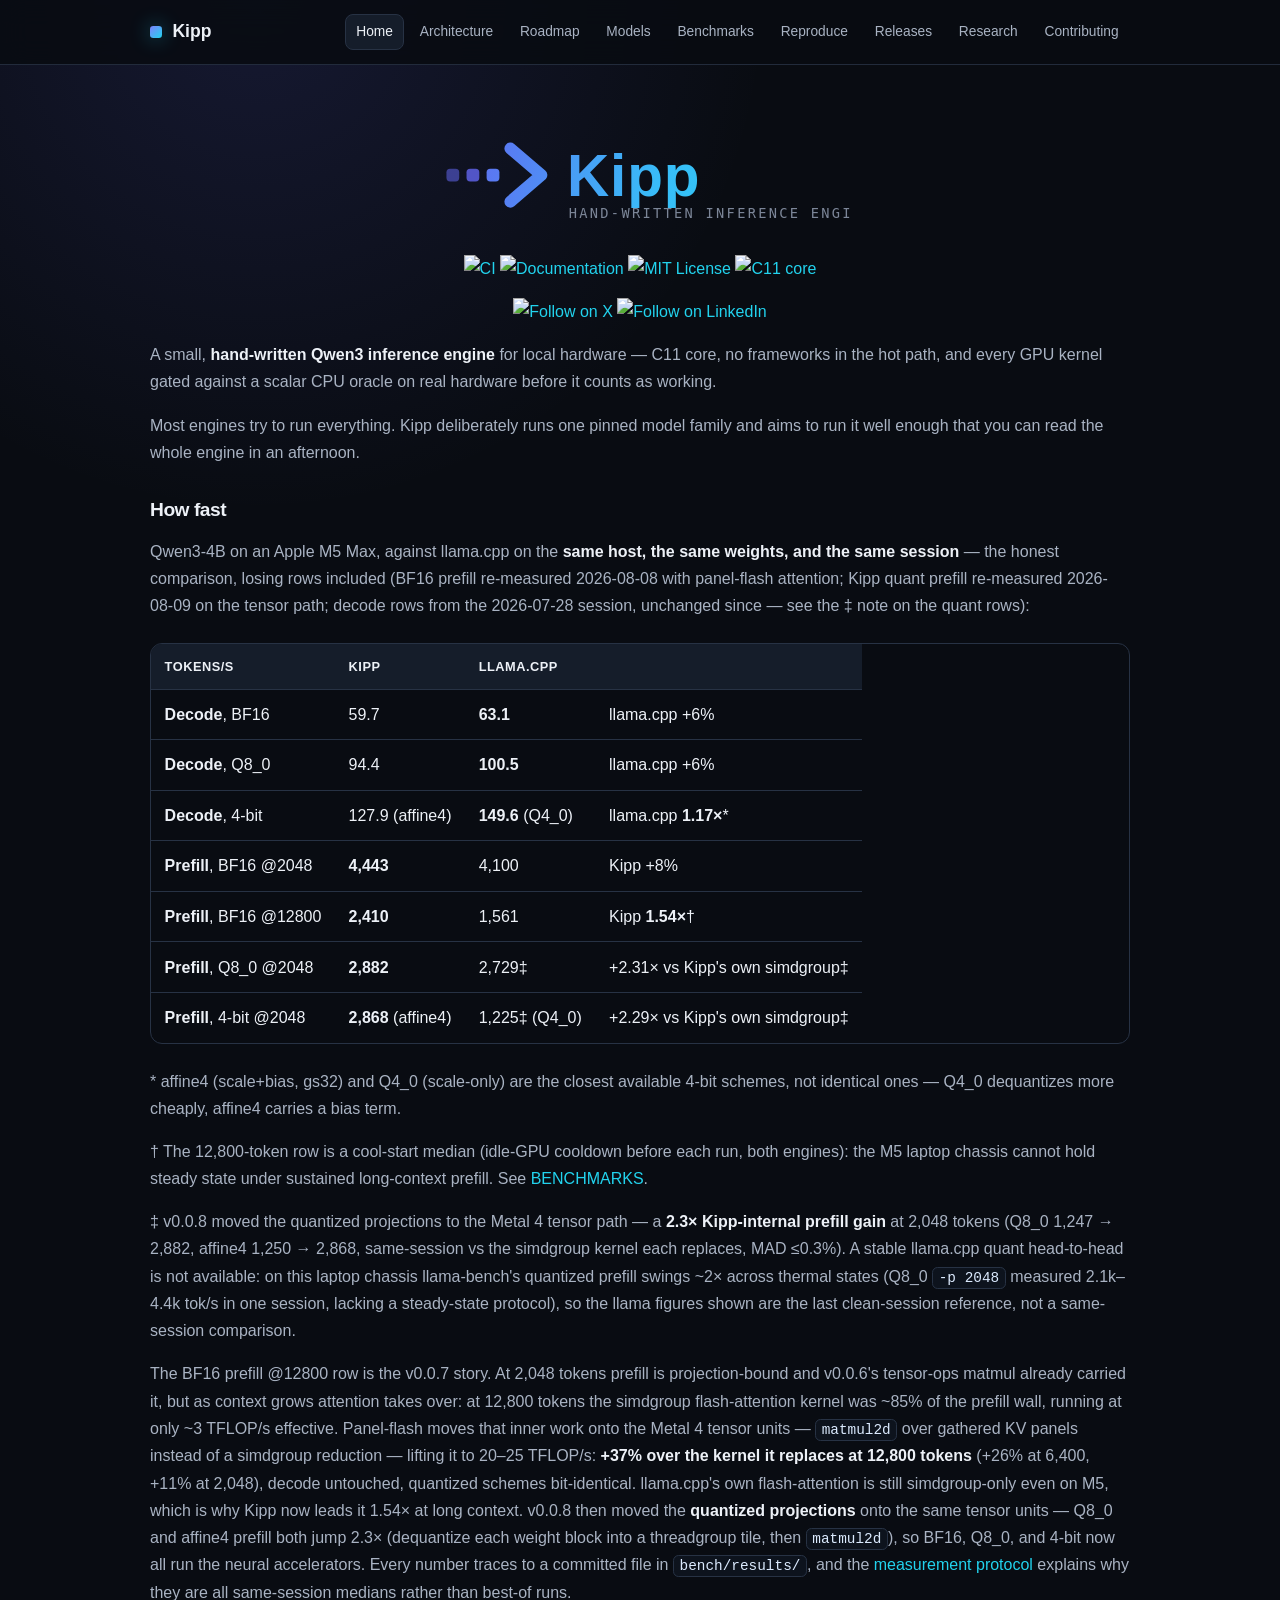
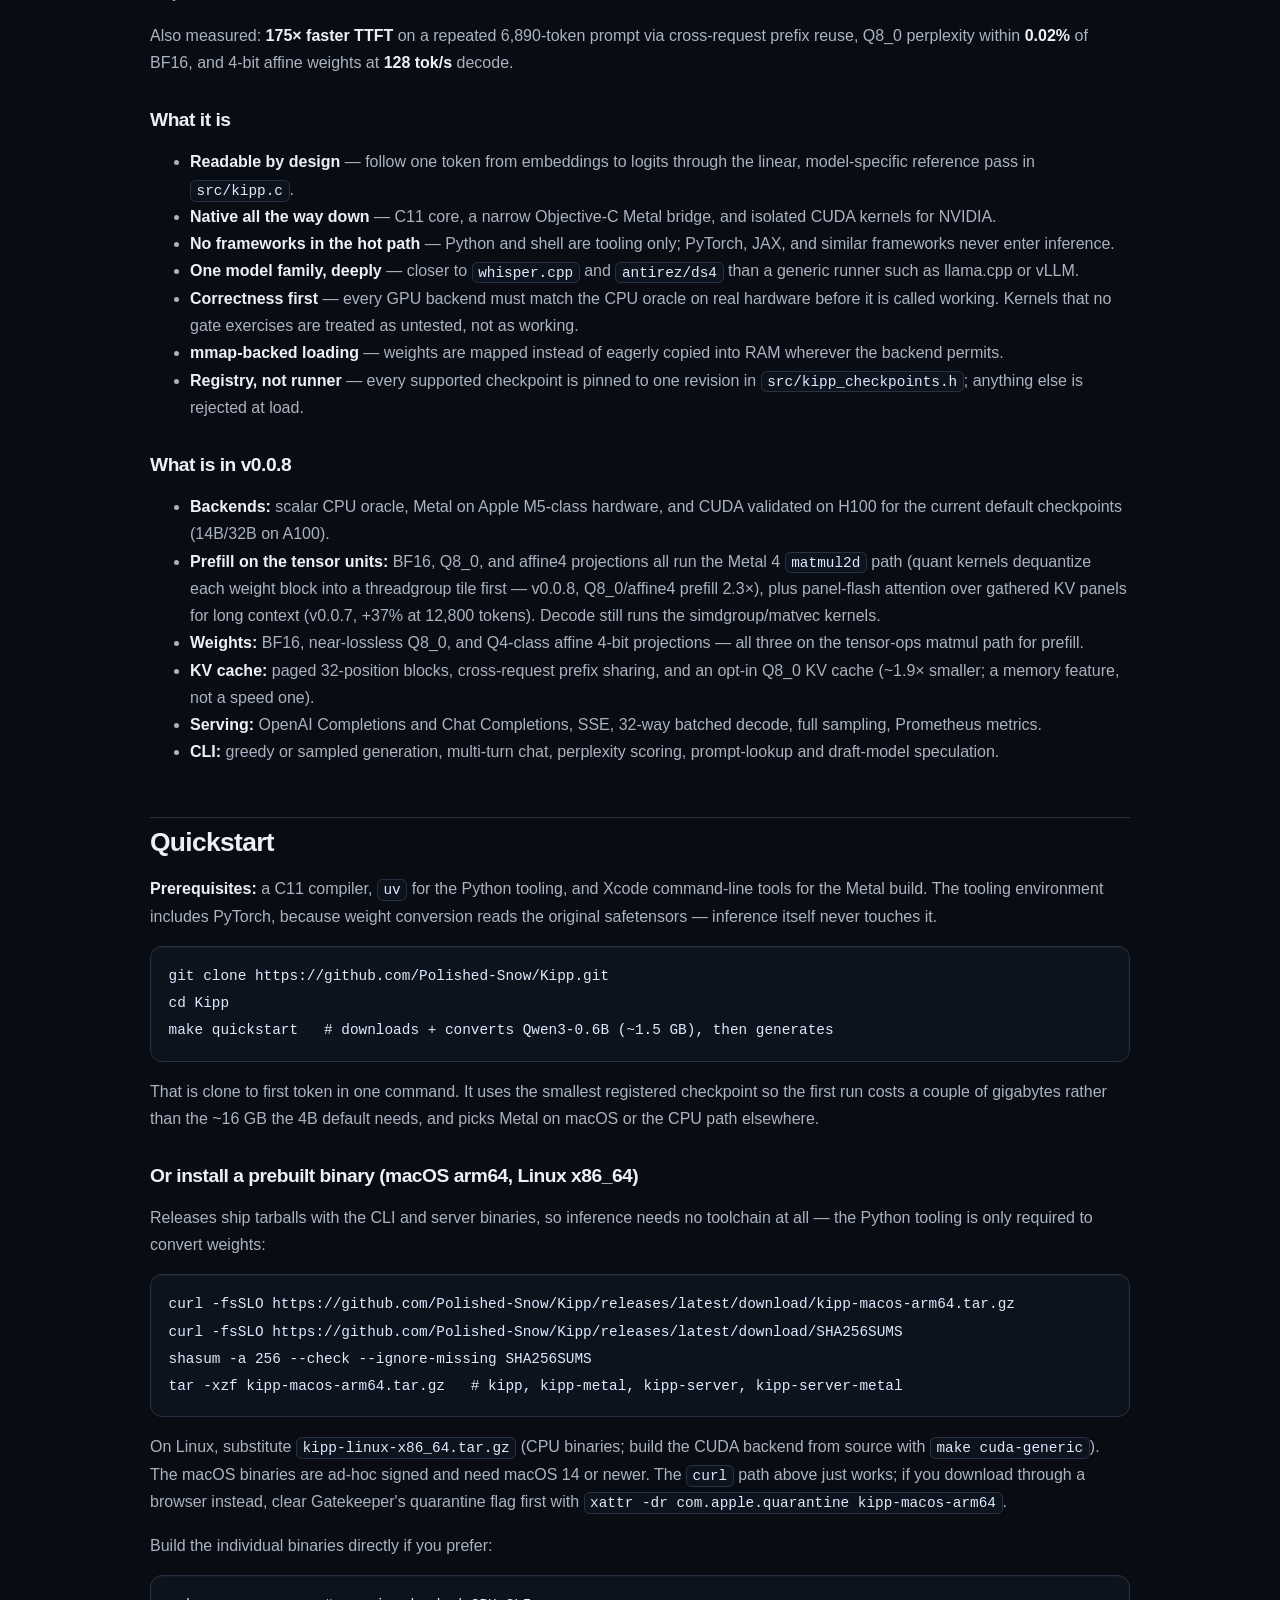
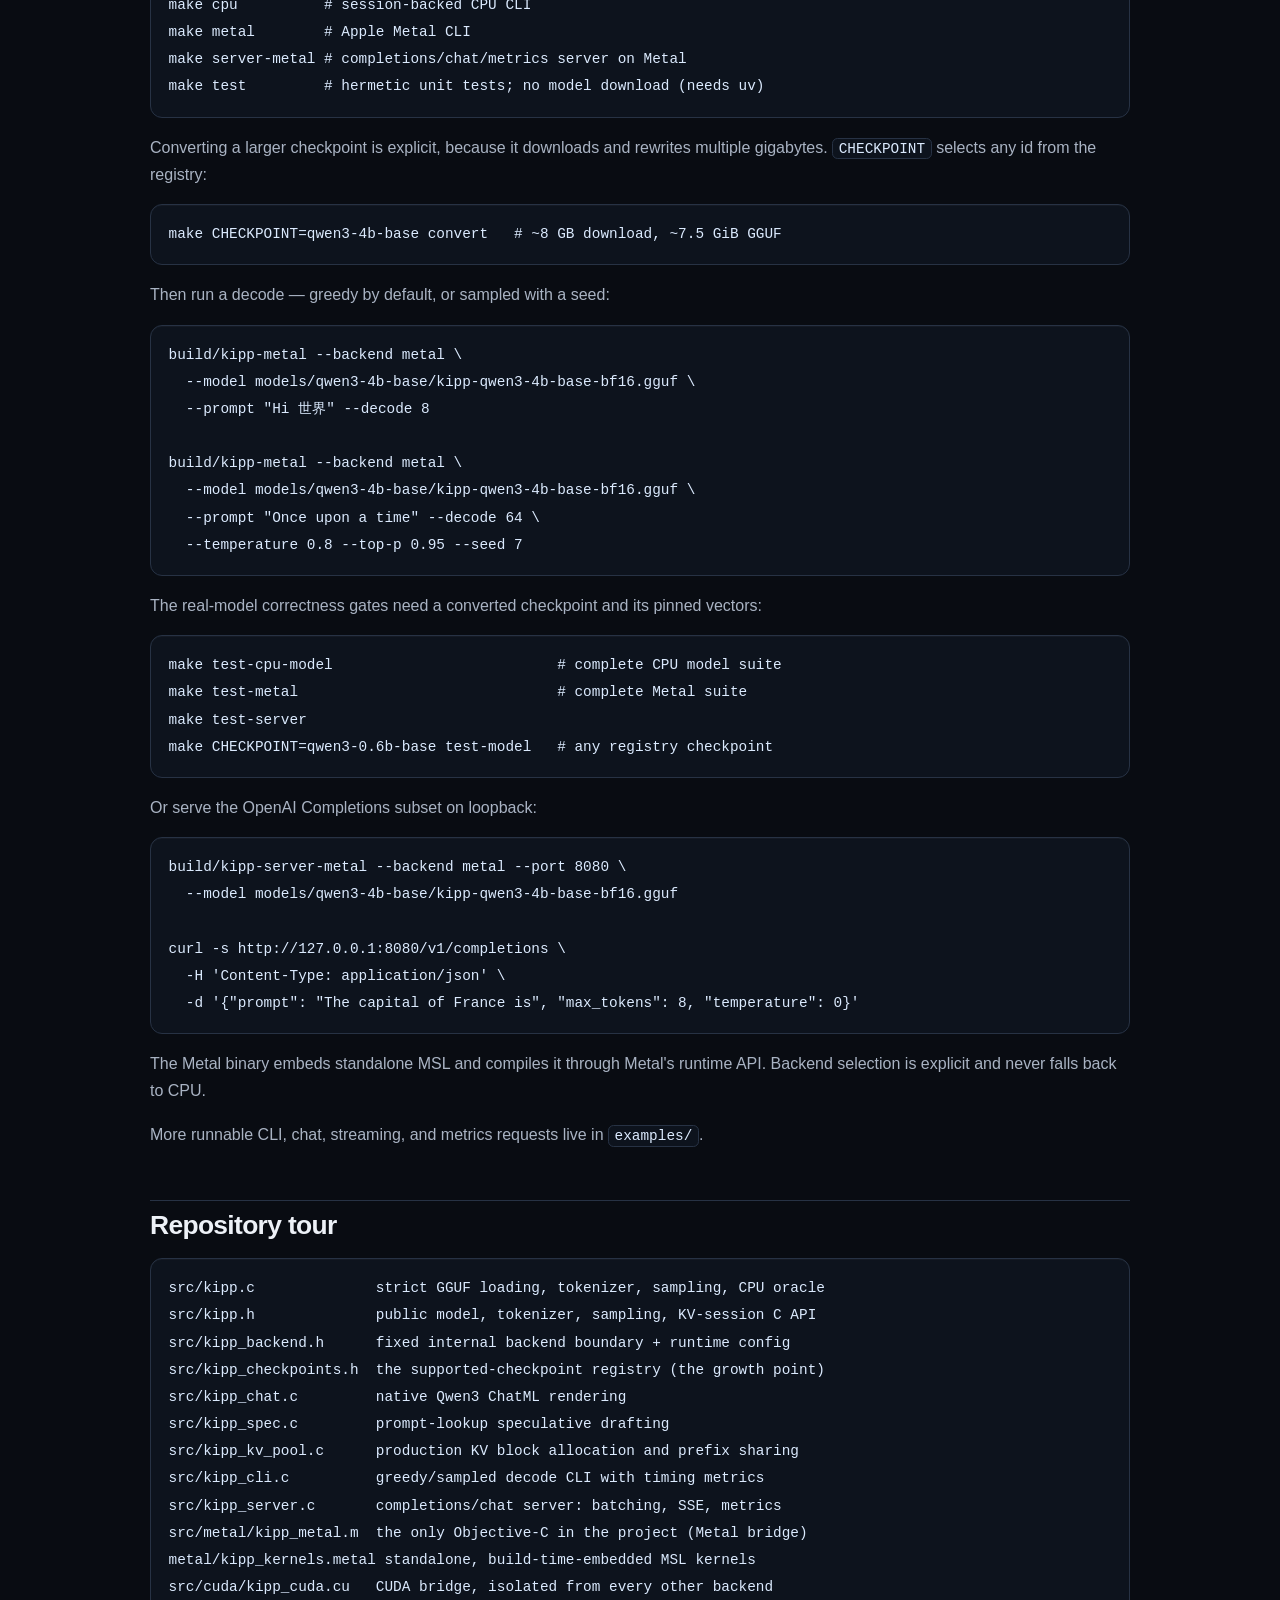
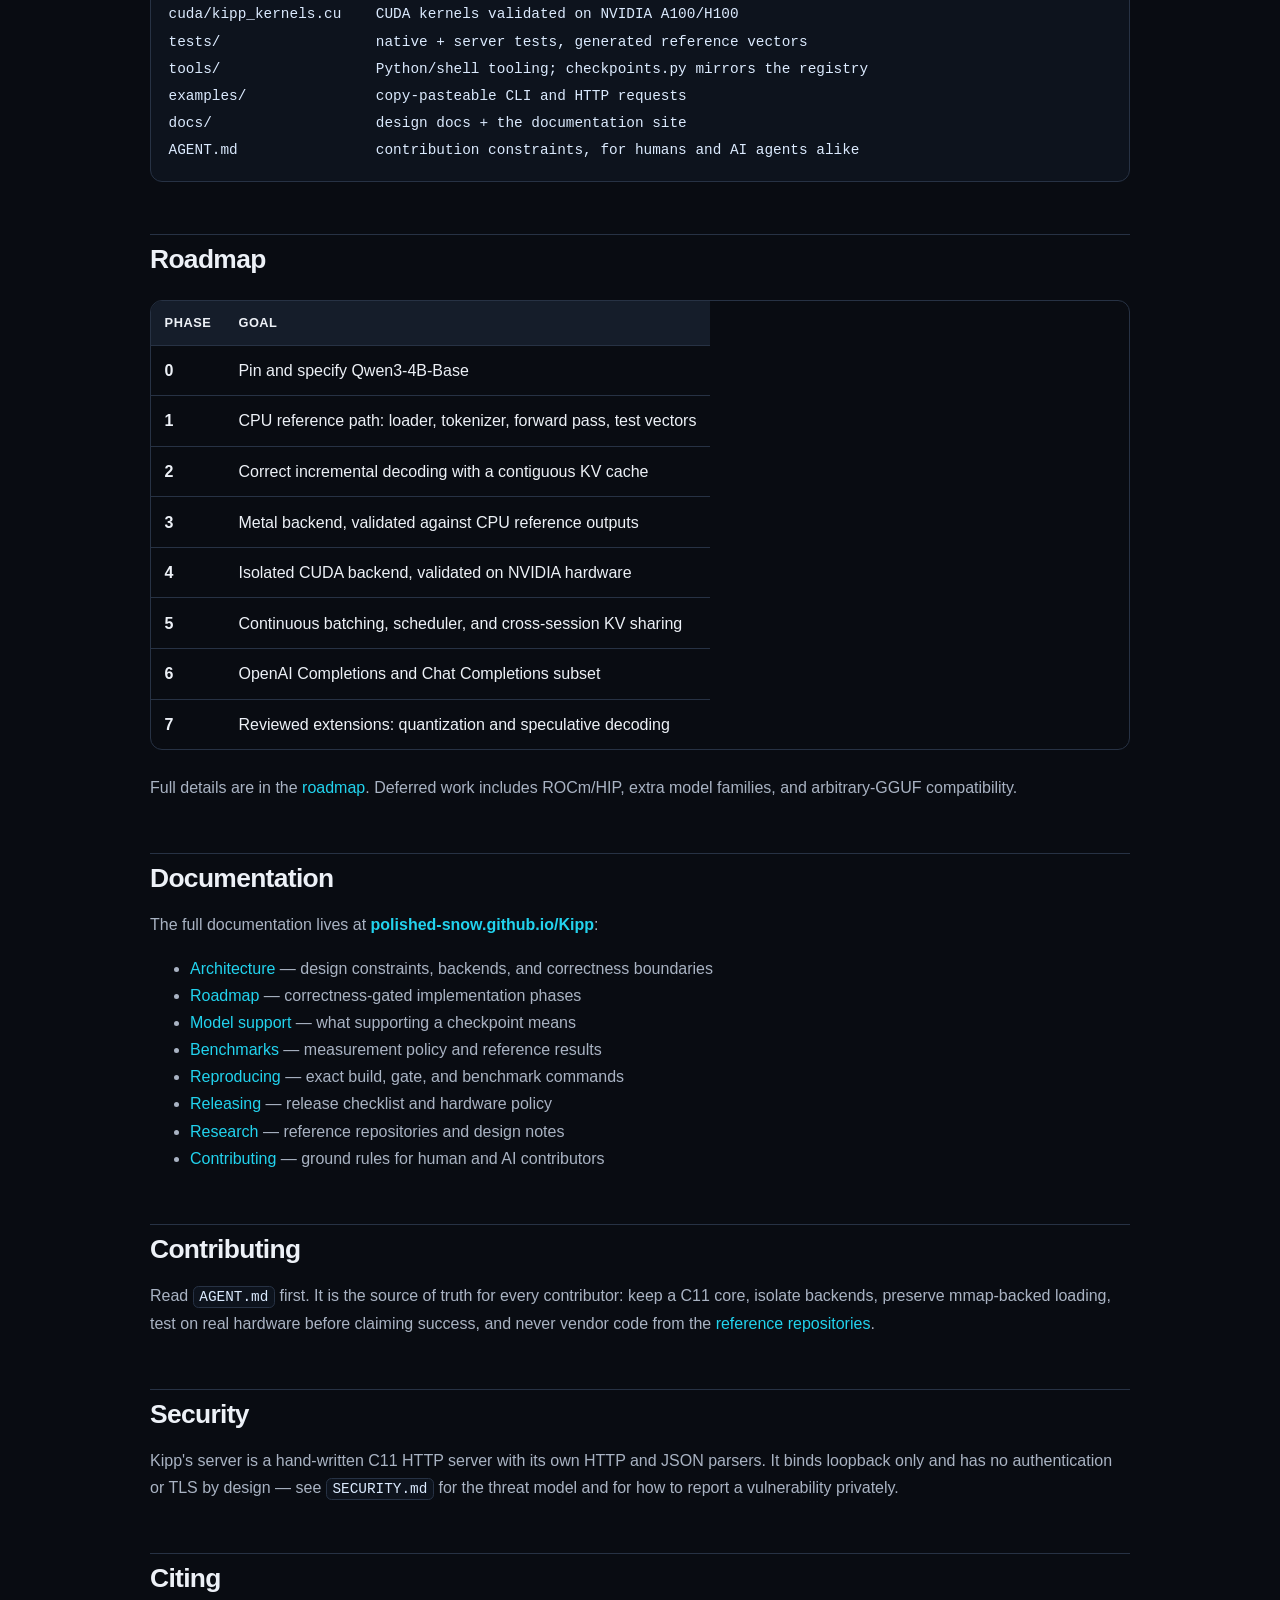
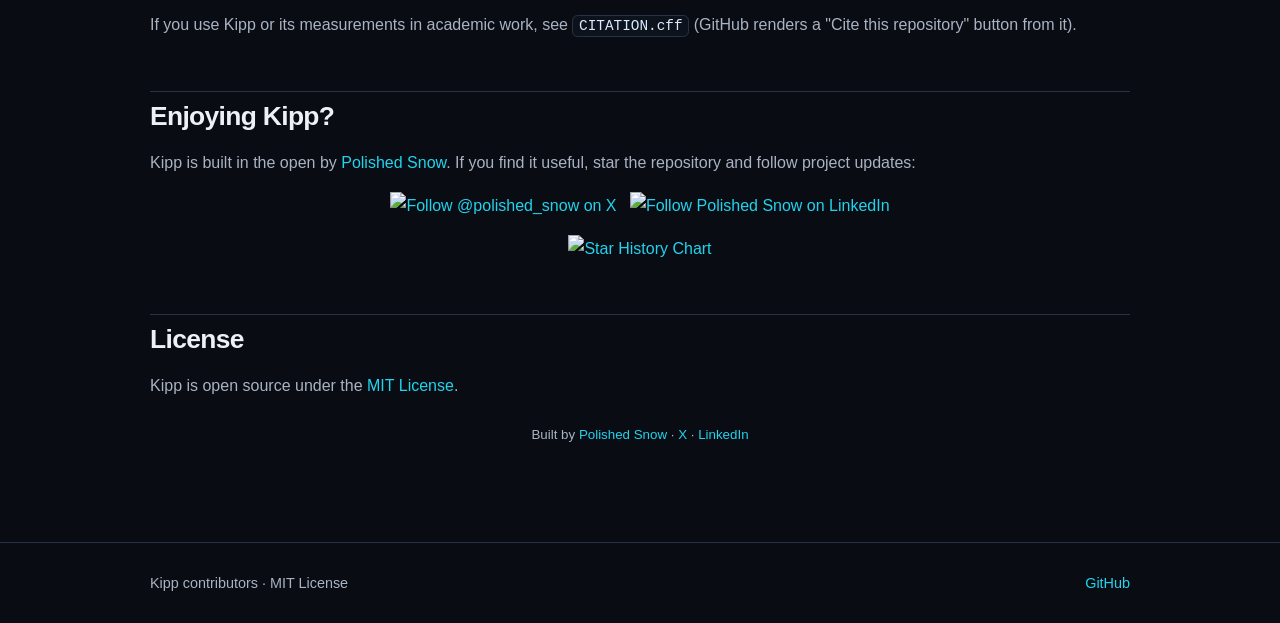
==== commit a436bdd5: "Release v0.0.8: quantized projections on the tensor pipeline Docs, refreshed quant benchmark records" ====
--- a/docs/index.html
+++ b/docs/index.html
@@ -62,9 +62,9 @@
 <h3>How fast</h3>
 <p>Qwen3-4B on an Apple M5 Max, against llama.cpp on the <strong>same host, the same
 weights, and the same session</strong> — the honest comparison, losing rows included
-(BF16 prefill @2048 and @12800 re-measured 2026-08-08 alongside the
-panel-flash attention path; decode and quant rows from the 2026-07-28
-session, unchanged since):</p>
+(BF16 prefill re-measured 2026-08-08 with panel-flash attention; Kipp quant
+prefill re-measured 2026-08-09 on the tensor path; decode rows from the
+2026-07-28 session, unchanged since — see the ‡ note on the quant rows):</p>
 <table>
 <thead>
 <tr>
@@ -107,15 +107,15 @@
 </tr>
 <tr>
 <td><strong>Prefill</strong>, Q8_0 @2048</td>
-<td>1,202</td>
-<td><strong>2,729</strong></td>
-<td>llama.cpp <strong>2.27×</strong></td>
+<td><strong>2,882</strong></td>
+<td>2,729‡</td>
+<td>+2.31× vs Kipp's own simdgroup‡</td>
 </tr>
 <tr>
 <td><strong>Prefill</strong>, 4-bit @2048</td>
-<td>1,210 (affine4)</td>
-<td>1,225 (Q4_0)</td>
-<td>parity*</td>
+<td><strong>2,868</strong> (affine4)</td>
+<td>1,225‡ (Q4_0)</td>
+<td>+2.29× vs Kipp's own simdgroup‡</td>
 </tr>
 </tbody>
 </table>
@@ -125,6 +125,14 @@
 <p>† The 12,800-token row is a cool-start median (idle-GPU cooldown before each
 run, both engines): the M5 laptop chassis cannot hold steady state under
 sustained long-context prefill. See <a href="benchmarks.html">BENCHMARKS</a>.</p>
+<p>‡ v0.0.8 moved the quantized projections to the Metal 4 tensor path — a
+<strong>2.3× Kipp-internal prefill gain</strong> at 2,048 tokens (Q8_0 1,247 → 2,882,
+affine4 1,250 → 2,868, same-session vs the simdgroup kernel each replaces,
+MAD ≤0.3%). A stable llama.cpp quant head-to-head is not available: on this
+laptop chassis llama-bench's quantized prefill swings ~2× across thermal
+states (Q8_0 <code>-p 2048</code> measured 2.1k–4.4k tok/s in one session, lacking a
+steady-state protocol), so the llama figures shown are the last clean-session
+reference, not a same-session comparison.</p>
 <p>The BF16 prefill @12800 row is the v0.0.7 story. At 2,048 tokens prefill is
 projection-bound and v0.0.6's tensor-ops matmul already carried it, but as
 context grows attention takes over: at 12,800 tokens the simdgroup
@@ -134,9 +142,11 @@
 lifting it to 20–25 TFLOP/s: <strong>+37% over the kernel it replaces at 12,800
 tokens</strong> (+26% at 6,400, +11% at 2,048), decode untouched, quantized schemes
 bit-identical. llama.cpp's own flash-attention is still simdgroup-only even on
-M5, which is why Kipp now leads it 1.54× at long context. Quantized
-projections still run the simdgroup kernels (their tensor variants are future
-work, hence the Q8_0 prefill row). Every number traces to a committed file in
+M5, which is why Kipp now leads it 1.54× at long context. v0.0.8 then moved
+the <strong>quantized projections</strong> onto the same tensor units — Q8_0 and affine4
+prefill both jump 2.3× (dequantize each weight block into a threadgroup tile,
+then <code>matmul2d</code>), so BF16, Q8_0, and 4-bit now all run the neural
+accelerators. Every number traces to a committed file in
 <a href="https://github.com/Polished-Snow/Kipp/tree/main/bench/results"><code>bench/results/</code></a>, and the
 <a href="https://polished-snow.github.io/Kipp/benchmarks.html">measurement protocol</a>
 explains why they are all same-session medians rather than best-of runs.</p>
@@ -161,16 +171,17 @@
 <li><strong>Registry, not runner</strong> — every supported checkpoint is pinned to one
 revision in <code>src/kipp_checkpoints.h</code>; anything else is rejected at load.</li>
 </ul>
-<h3>What is in v0.0.7</h3>
+<h3>What is in v0.0.8</h3>
 <ul>
 <li><strong>Backends:</strong> scalar CPU oracle, Metal on Apple M5-class hardware, and CUDA
 validated on H100 for the current default checkpoints (14B/32B on A100).</li>
-<li><strong>Attention:</strong> panel-flash prefill attention on the Metal 4 tensor units —
-<code>matmul2d</code> over gathered KV panels — for long-context prefill (+37% at
-12,800 tokens); decode and the quantized-projection paths still run the
-simdgroup kernels.</li>
-<li><strong>Weights:</strong> BF16 with the Metal 4 tensor-ops matmul path, near-lossless
-Q8_0, and Q4-class affine 4-bit projections.</li>
+<li><strong>Prefill on the tensor units:</strong> BF16, Q8_0, and affine4 projections all
+run the Metal 4 <code>matmul2d</code> path (quant kernels dequantize each weight block
+into a threadgroup tile first — v0.0.8, Q8_0/affine4 prefill 2.3×), plus
+panel-flash attention over gathered KV panels for long context (v0.0.7,
++37% at 12,800 tokens). Decode still runs the simdgroup/matvec kernels.</li>
+<li><strong>Weights:</strong> BF16, near-lossless Q8_0, and Q4-class affine 4-bit
+projections — all three on the tensor-ops matmul path for prefill.</li>
 <li><strong>KV cache:</strong> paged 32-position blocks, cross-request prefix sharing, and an
 opt-in Q8_0 KV cache (~1.9× smaller; a memory feature, not a speed one).</li>
 <li><strong>Serving:</strong> OpenAI Completions and Chat Completions, SSE, 32-way batched
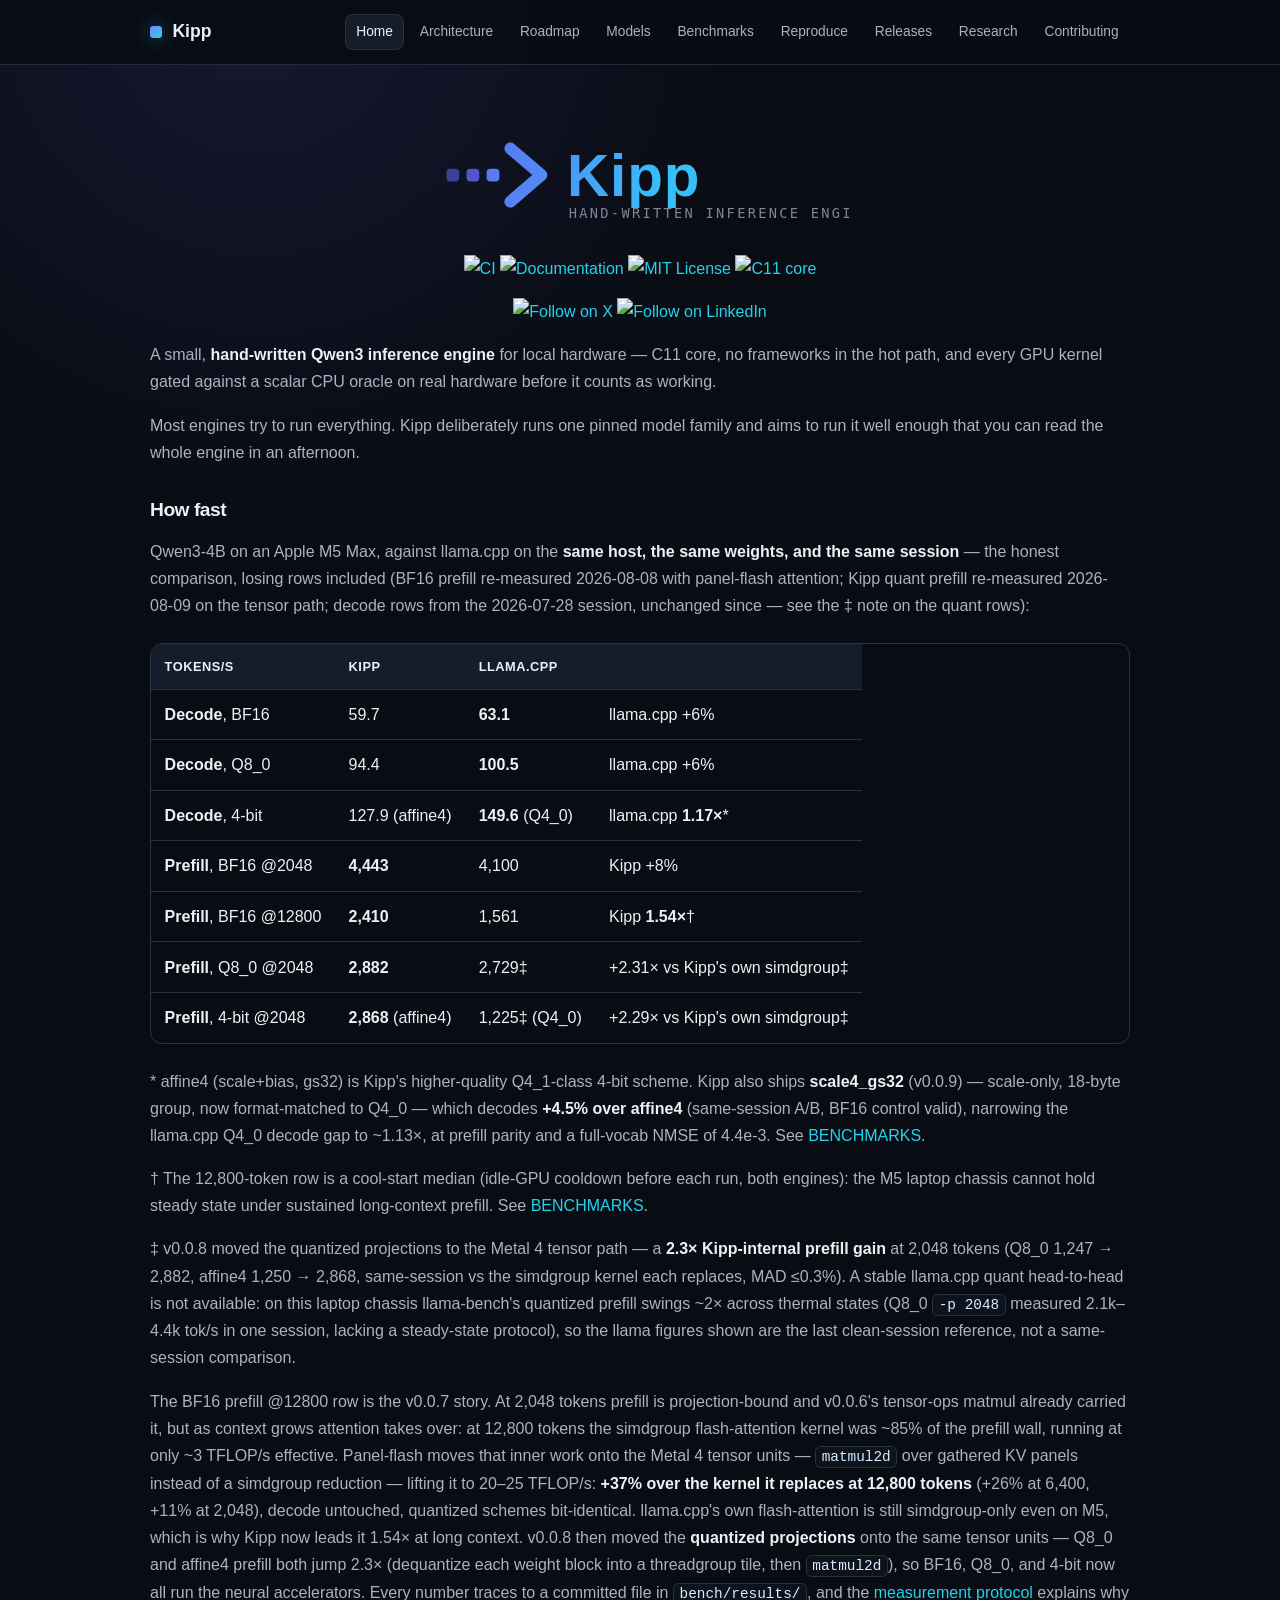
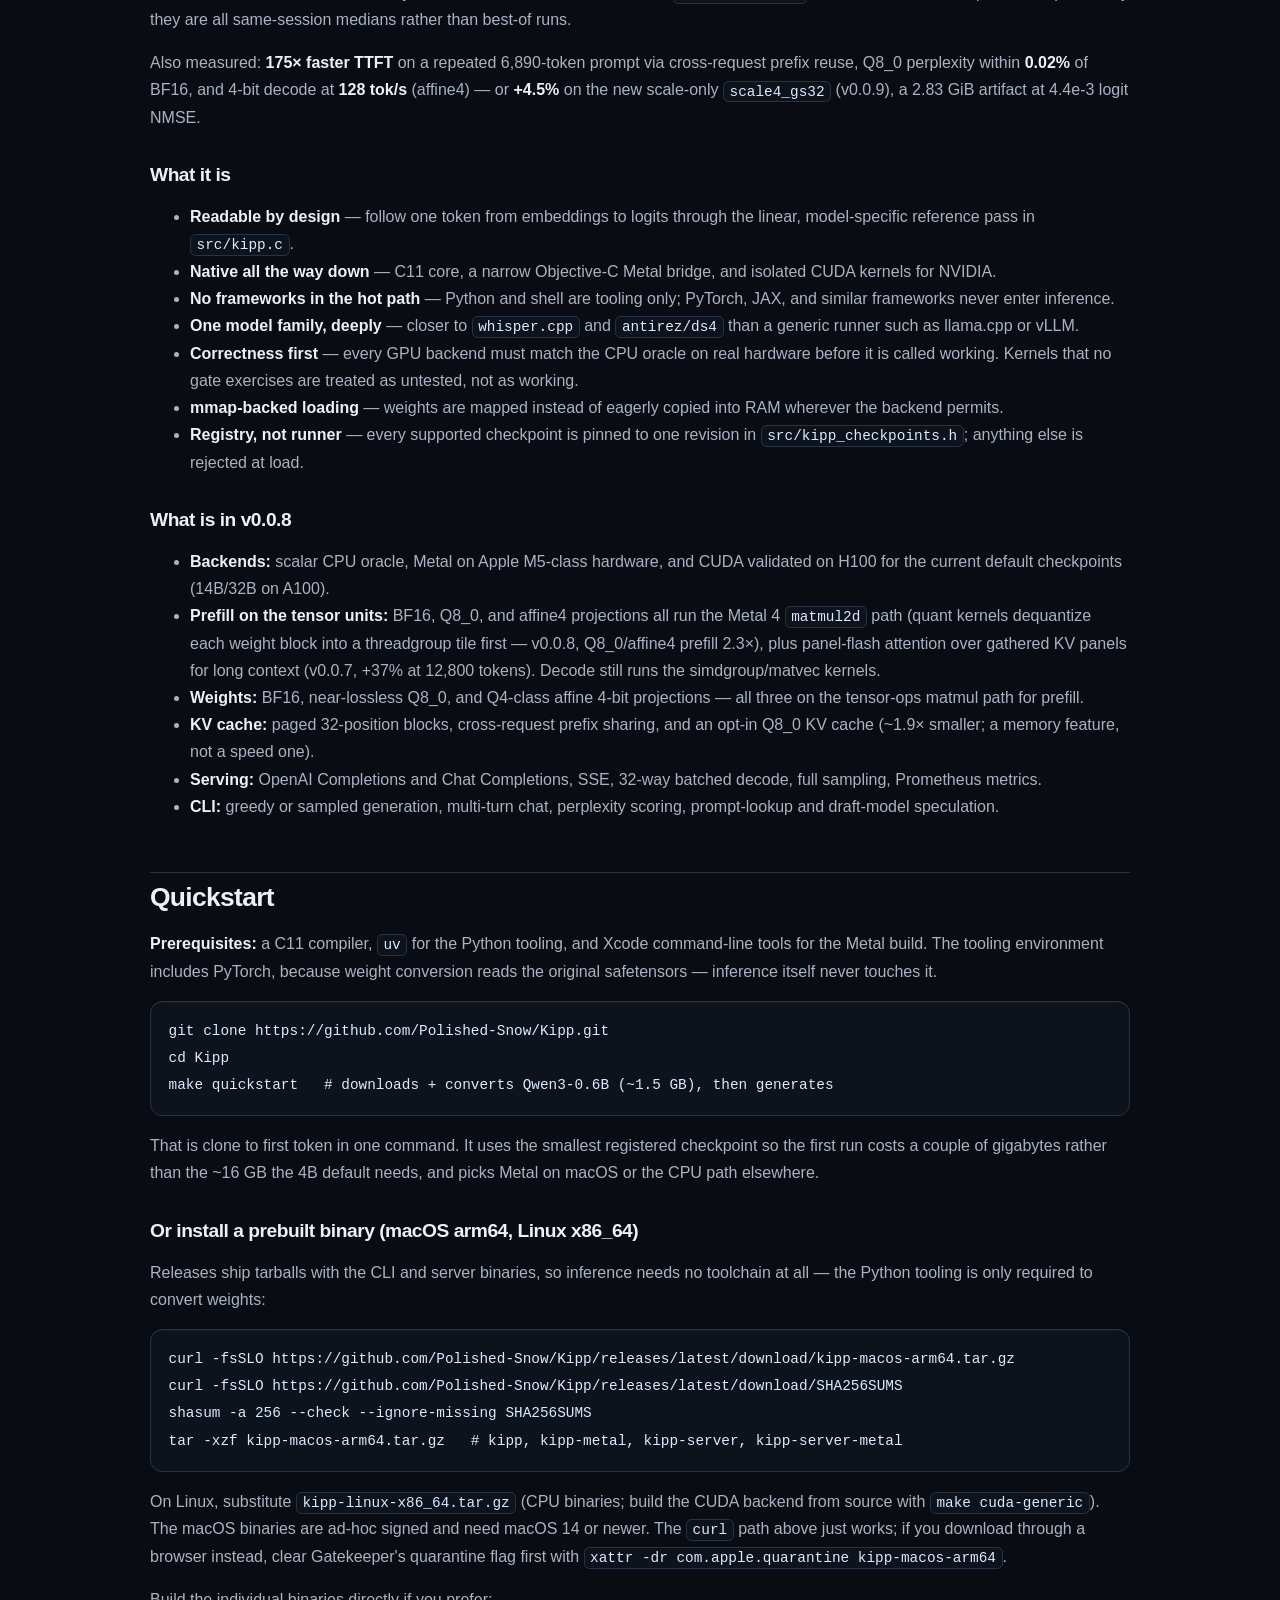
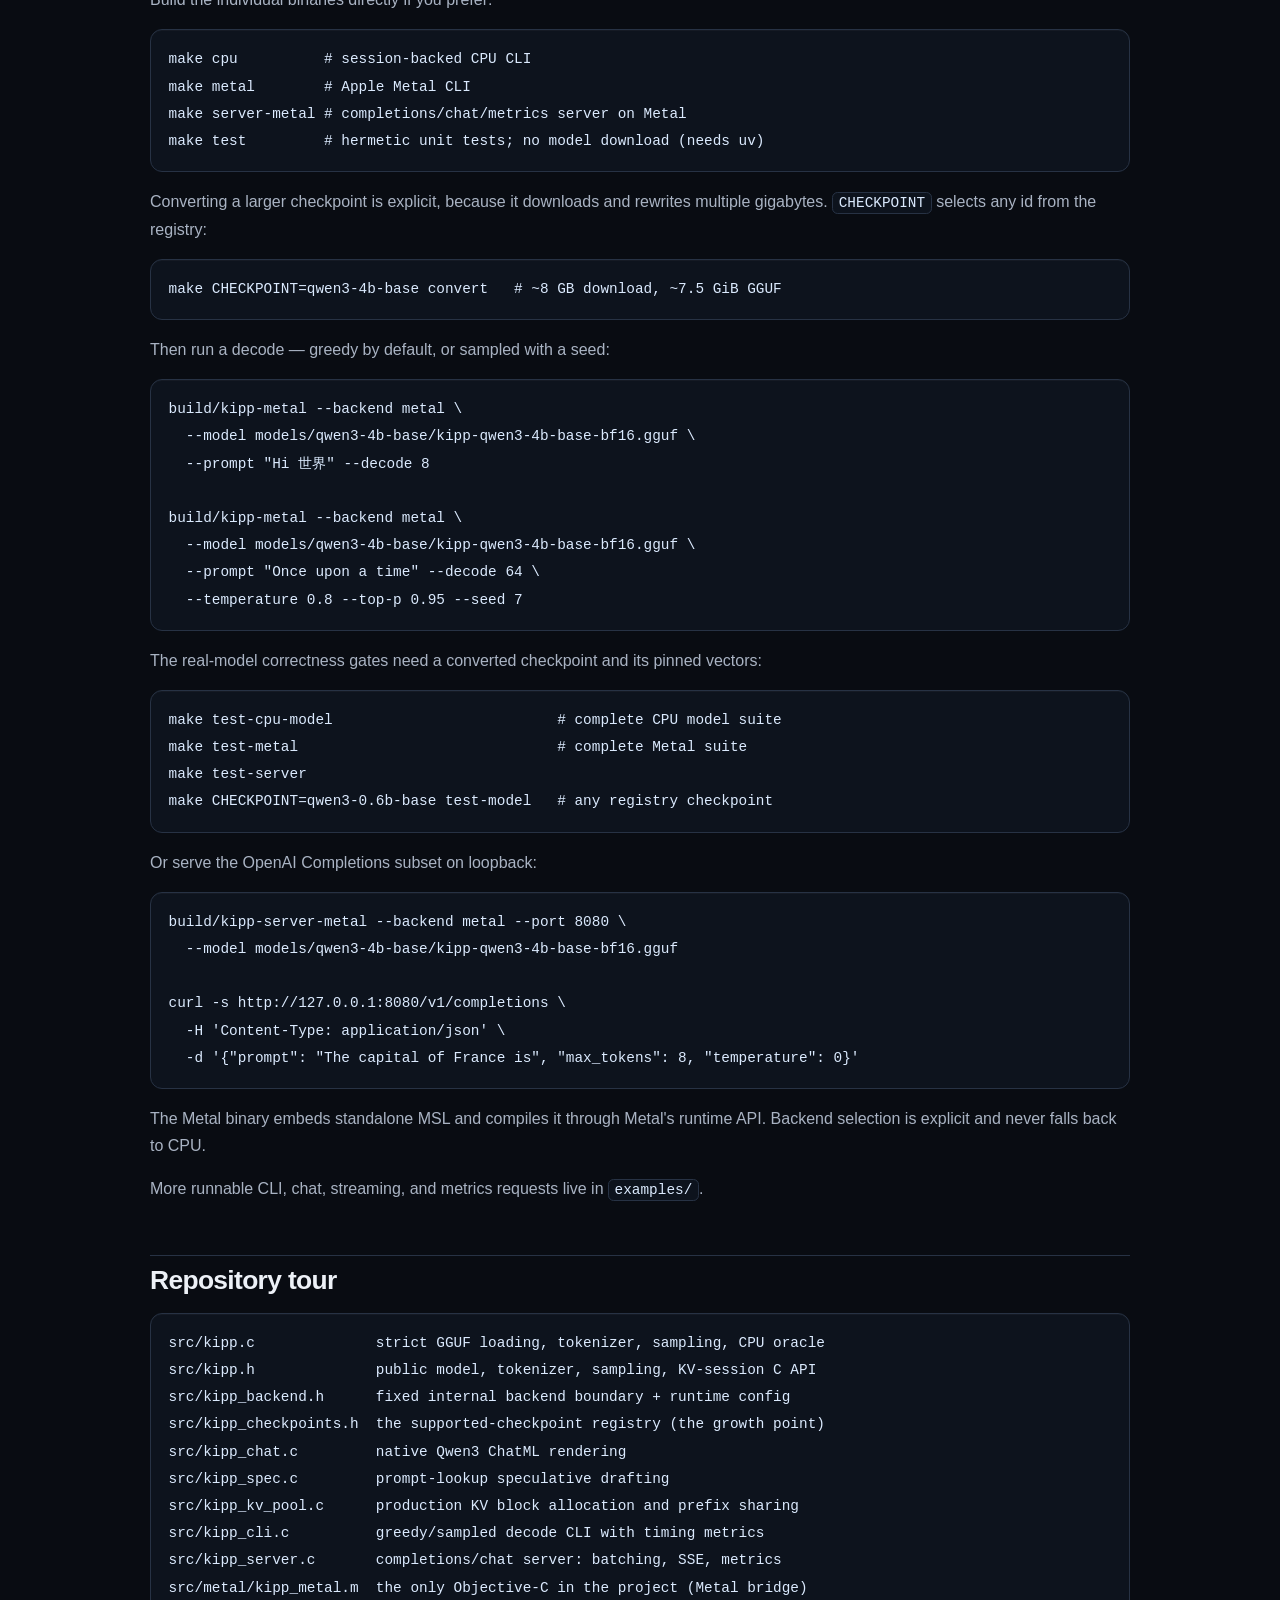
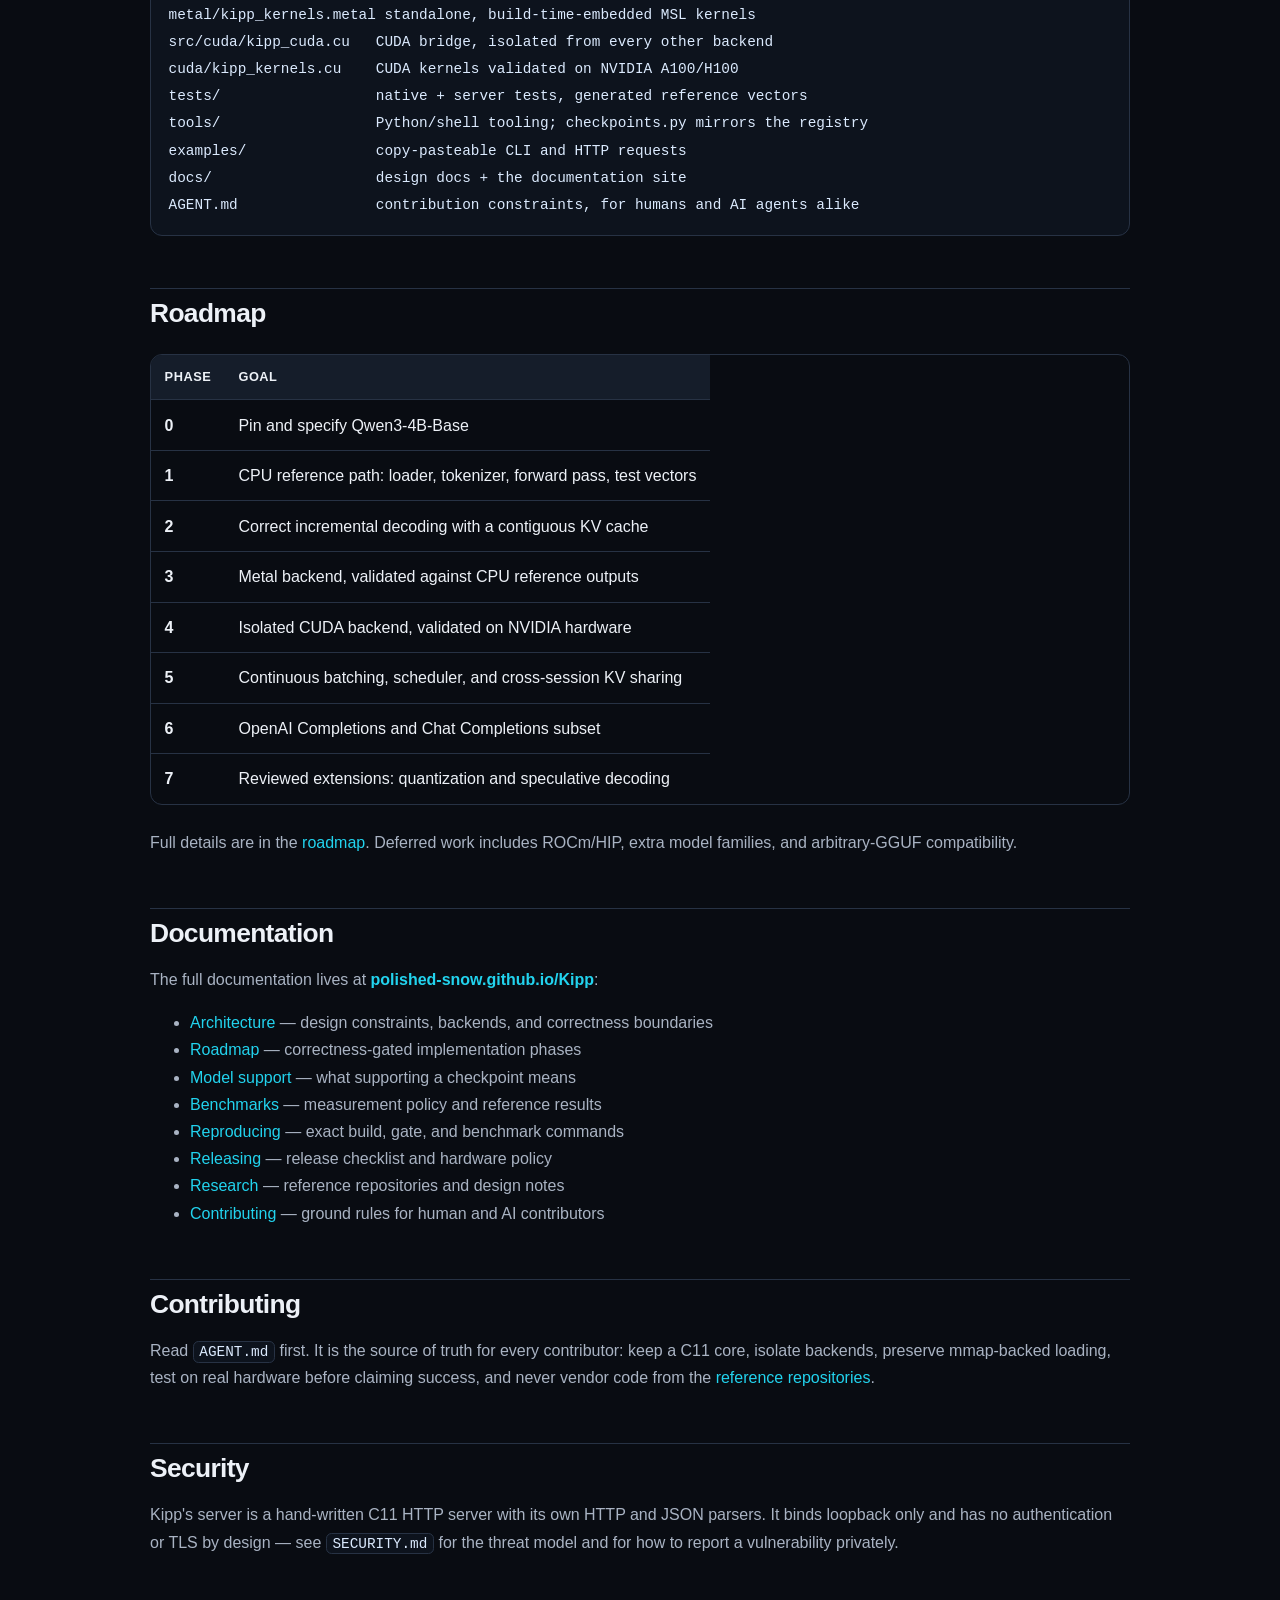
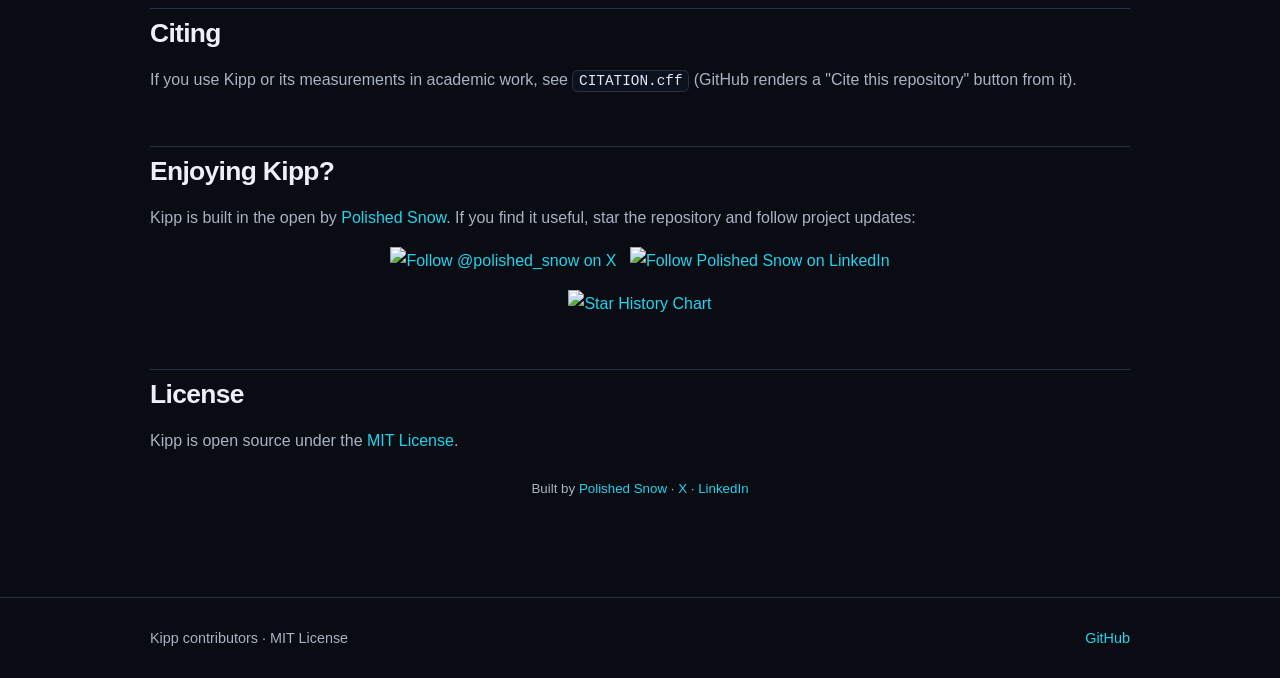
==== commit 40d406b2: "Release v0.0.9: scale-only 4-bit weight scheme (scale4_gs32) Measured on an M5 Max (same-session int" ====
--- a/docs/index.html
+++ b/docs/index.html
@@ -119,9 +119,12 @@
 </tr>
 </tbody>
 </table>
-<p>* affine4 (scale+bias, gs32) and Q4_0 (scale-only) are the closest available
-4-bit schemes, not identical ones — Q4_0 dequantizes more cheaply, affine4
-carries a bias term.</p>
+<p>* affine4 (scale+bias, gs32) is Kipp's higher-quality Q4_1-class 4-bit scheme.
+Kipp also ships <strong>scale4_gs32</strong> (v0.0.9) — scale-only, 18-byte group, now
+format-matched to Q4_0 — which decodes <strong>+4.5% over affine4</strong> (same-session
+A/B, BF16 control valid), narrowing the llama.cpp Q4_0 decode gap to ~1.13×,
+at prefill parity and a full-vocab NMSE of 4.4e-3. See
+<a href="benchmarks.html">BENCHMARKS</a>.</p>
 <p>† The 12,800-token row is a cool-start median (idle-GPU cooldown before each
 run, both engines): the M5 laptop chassis cannot hold steady state under
 sustained long-context prefill. See <a href="benchmarks.html">BENCHMARKS</a>.</p>
@@ -152,7 +155,8 @@
 explains why they are all same-session medians rather than best-of runs.</p>
 <p>Also measured: <strong>175× faster TTFT</strong> on a repeated 6,890-token prompt via
 cross-request prefix reuse, Q8_0 perplexity within <strong>0.02%</strong> of BF16, and 4-bit
-affine weights at <strong>128 tok/s</strong> decode.</p>
+decode at <strong>128 tok/s</strong> (affine4) — or <strong>+4.5%</strong> on the new scale-only
+<code>scale4_gs32</code> (v0.0.9), a 2.83 GiB artifact at 4.4e-3 logit NMSE.</p>
 <h3>What it is</h3>
 <ul>
 <li><strong>Readable by design</strong> — follow one token from embeddings to logits through
